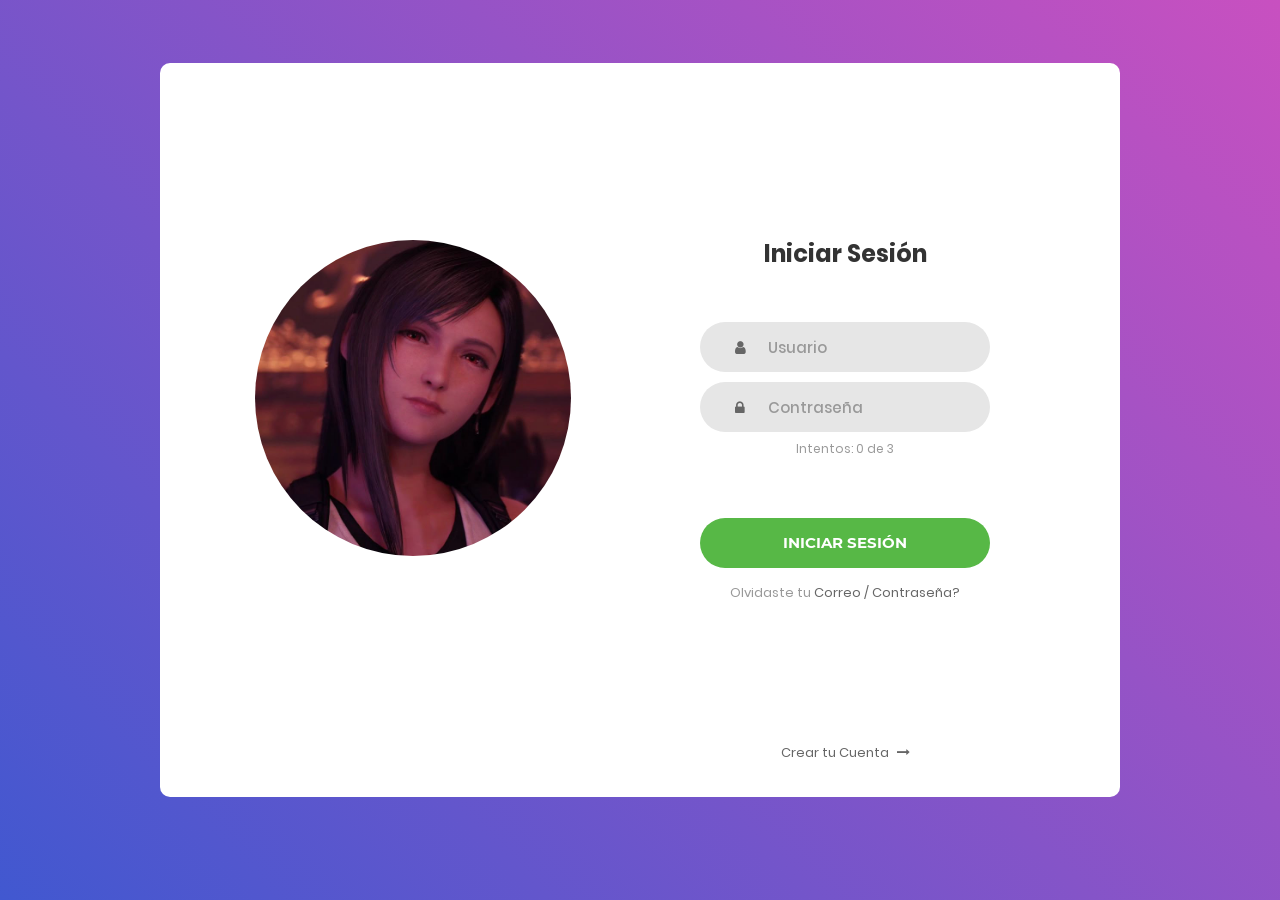
==== admin-reservas.html @ d48f07fc "update" ====
<!DOCTYPE html>
<html lang="es">
<head>
	<title>Administrador - Reservas</title>
	<meta charset="UTF-8">
	<meta name="viewport" content="width=device-width, initial-scale=1">
	<link rel="icon" type="image/png" href="images/icons/favicon.ico"/>
	<link rel="stylesheet" type="text/css" href="vendor/bootstrap/css/bootstrap.min.css">
	<link rel="stylesheet" type="text/css" href="fonts/font-awesome-4.7.0/css/font-awesome.min.css">
	<link rel="stylesheet" type="text/css" href="vendor/animate/animate.css">
	<link rel="stylesheet" type="text/css" href="vendor/css-hamburgers/hamburgers.min.css">
	<link rel="stylesheet" type="text/css" href="vendor/select2/select2.min.css">
	<link rel="stylesheet" type="text/css" href="css/util.css">
	<link rel="stylesheet" type="text/css" href="css/main.css">

</head>
<body>

	<header class="site-header">
		<a class="site-brand" href="inicio.html" aria-label="Ir al inicio">
			<i class="fa fa-diamond" aria-hidden="true"></i>
			<span>Mi gimnasio</span>
		</a>

		<nav class="site-nav" aria-label="Navegación principal">
			<a href="inicio.html">Inicio</a>
			<a href="admin-reservas.html">Reservar</a>
			<a href="MiPerfil.html">Mi perfil</a>
			<a href="calculadora.html">Calculadora</a>
			<a href="lista-Usuarios.html">Usuarios</a>
			<a href="gestion-usuario.html">Gestión</a>
		</nav>

		<div class="site-user">
			<a class="opiniones-link" href="opinion.html">
				<i class="fa fa-commenting-o" aria-hidden="true"></i> Opine aquí
			</a>
			<button type="button" class="site-user-toggle" id="userMenuToggle" aria-expanded="false" aria-controls="userMenu">
				<i class="fa fa-user-circle" aria-hidden="true"></i>
				<span id="nombreUsuario">Cargando...</span>
				<i class="fa fa-chevron-down" aria-hidden="true"></i>
			</button>
			<div class="user-menu" id="userMenu" hidden>
				<a href="index.html" id="logoutLink"><i class="fa fa-sign-out" aria-hidden="true"></i> Cerrar sesión</a>
			</div>
		</div>
	</header>

	<main class="admin-wrapper">

		<!-- Barra superior de extremo a extremo con botones tipo texto (sin fondo/borde) -->
		<div class="admin-nav">
			<button type="button" class="nav-tab" id="tabSolicitudes">Solicitudes</button>
			<button type="button" class="nav-tab active" id="tabReservas">Reservas</button>
		</div>

		<div class="admin-content">

			<!-- ==================== PANEL: SOLICITUDES ==================== -->
			<div class="admin-panel" id="panelSolicitudes">
				<span class="admin-title">Solicitudes de Reserva</span>

				<div class="admin-toolbar">
					<div class="search-wrap">
						<i class="fa fa-search"></i>
						<input type="text" id="buscadorSolicitudes" class="search-input" placeholder="Buscar solicitud...">
					</div>
				</div>

				<div class="table-responsive">
					<table class="table table-bordered table-reservas">
						<thead>
							<tr>
								<th>#</th>
								<th>Cliente</th>
								<th>Clase</th>
								<th>Horario</th>
								<th>Fecha</th>
								<th>Acciones</th>
							</tr>
						</thead>
						<tbody id="tablaSolicitudesBody"></tbody>
					</table>
					<div id="estadoVacioSolicitudes" class="empty-state">
						No hay solicitudes pendientes.
					</div>
				</div>
			</div>

			<!-- ==================== PANEL: RESERVAS ==================== -->
			<div class="admin-panel active" id="panelReservas">
				<span class="admin-title">Reservas de Clases</span>

				<div class="admin-toolbar">
					<div class="search-wrap">
						<i class="fa fa-search"></i>
						<input type="text" id="buscador" class="search-input" placeholder="Buscar por cliente o clase...">
					</div>
					<button type="button" class="btn-admin-primary" id="btnNuevaReserva">
						<i class="fa fa-plus"></i> Nueva reserva
					</button>
				</div>

				<div class="table-responsive">
					<table class="table table-bordered table-reservas">
						<thead>
							<tr>
								<th>#</th>
								<th>Cliente</th>
								<th>Clase</th>
								<th>Horario</th>
								<th>Fecha</th>
								<th>Estado</th>
								<th>Acciones</th>
							</tr>
						</thead>
						<tbody id="tablaReservasBody"></tbody>
					</table>
					<div id="estadoVacio" class="empty-state">
						No hay reservas registradas.
					</div>
				</div>
			</div>

		</div>
	</main>

	<!-- Modal Crear / Editar Reserva -->
	<div class="modal fade" id="modalReserva" tabindex="-1" role="dialog" aria-hidden="true">
		<div class="modal-dialog" role="document">
			<div class="modal-content">
				<form id="formReserva">
					<div class="modal-header">
						<h5 class="modal-title" id="modalReservaTitulo">Nueva reserva</h5>
						<button type="button" class="close" data-dismiss="modal" aria-label="Cerrar">
							<span aria-hidden="true">&times;</span>
						</button>
					</div>
					<div class="modal-body">
						<input type="hidden" name="id">

						<div class="form-group">
							<label>Cliente</label>
							<input type="text" name="cliente" class="form-control" required minlength="3" placeholder="Nombre del cliente">
						</div>

						<div class="form-group">
							<label>Clase</label>
							<select name="clase" class="form-control" required>
								<option value="">Seleccione una clase</option>
								<option value="Zumba">Zumba</option>
								<option value="Spinning">Spinning</option>
								<option value="Yoga">Yoga</option>
								<option value="Funcional">Funcional</option>
								<option value="Pilates">Pilates</option>
							</select>
						</div>

						<div class="form-group">
							<label>Horario</label>
							<input type="time" name="horario" class="form-control" required>
						</div>

						<div class="form-group">
							<label>Fecha</label>
							<input type="date" name="fecha" class="form-control" required readonly>
						</div>

						<div class="form-group">
							<label>Estado</label>
							<select name="estado" class="form-control" required>
								<option value="Confirmada">Confirmada</option>
								<option value="Pendiente">Pendiente</option>
								<option value="Cancelada">Cancelada</option>
							</select>
						</div>
					</div>
					<div class="modal-footer">
						<button type="button" class="btn btn-secondary" data-dismiss="modal">Cancelar</button>
						<button type="submit" class="btn-admin-primary">Guardar</button>
					</div>
				</form>
			</div>
		</div>
	</div>

	<script src="vendor/jquery/jquery-3.2.1.min.js"></script>
	<script src="vendor/bootstrap/js/popper.js"></script>
	<script src="vendor/bootstrap/js/bootstrap.min.js"></script>
	<script src="vendor/select2/select2.min.js"></script>

	<script src="js/site-header.js?v=2"></script>
	<script src="js/admin-reservas.js"></script>
	<script src="js/main.js"></script>
</body>
</html>
---- vendor/css-hamburgers/hamburgers.min.css ----
/*!
 * Hamburgers
 * @description Tasty CSS-animated hamburgers
 * @author Jonathan Suh @jonsuh
 * @site https://jonsuh.com/hamburgers
 * @link https://github.com/jonsuh/hamburgers
 */.hamburger{font:inherit;display:inline-block;overflow:visible;margin:0;padding:15px;cursor:pointer;transition-timing-function:linear;transition-duration:.15s;transition-property:opacity,filter;text-transform:none;color:inherit;border:0;background-color:transparent}.hamburger:hover{opacity:.7}.hamburger-box{position:relative;display:inline-block;width:40px;height:24px}.hamburger-inner{top:50%;display:block;margin-top:-2px}.hamburger-inner,.hamburger-inner:after,.hamburger-inner:before{position:absolute;width:40px;height:4px;transition-timing-function:ease;transition-duration:.15s;transition-property:transform;border-radius:4px;background-color:#000}.hamburger-inner:after,.hamburger-inner:before{display:block;content:''}.hamburger-inner:before{top:-10px}.hamburger-inner:after{bottom:-10px}.hamburger--3dx .hamburger-box{perspective:80px}.hamburger--3dx .hamburger-inner{transition:transform .2s cubic-bezier(.645,.045,.355,1),background-color 0s cubic-bezier(.645,.045,.355,1) .1s}.hamburger--3dx .hamburger-inner:after,.hamburger--3dx .hamburger-inner:before{transition:transform 0s cubic-bezier(.645,.045,.355,1) .1s}.hamburger--3dx.is-active .hamburger-inner{transform:rotateY(180deg);background-color:transparent}.hamburger--3dx.is-active .hamburger-inner:before{transform:translate3d(0,10px,0) rotate(45deg)}.hamburger--3dx.is-active .hamburger-inner:after{transform:translate3d(0,-10px,0) rotate(-45deg)}.hamburger--3dx-r .hamburger-box{perspective:80px}.hamburger--3dx-r .hamburger-inner{transition:transform .2s cubic-bezier(.645,.045,.355,1),background-color 0s cubic-bezier(.645,.045,.355,1) .1s}.hamburger--3dx-r .hamburger-inner:after,.hamburger--3dx-r .hamburger-inner:before{transition:transform 0s cubic-bezier(.645,.045,.355,1) .1s}.hamburger--3dx-r.is-active .hamburger-inner{transform:rotateY(-180deg);background-color:transparent}.hamburger--3dx-r.is-active .hamburger-inner:before{transform:translate3d(0,10px,0) rotate(45deg)}.hamburger--3dx-r.is-active .hamburger-inner:after{transform:translate3d(0,-10px,0) rotate(-45deg)}.hamburger--3dy .hamburger-box{perspective:80px}.hamburger--3dy .hamburger-inner{transition:transform .2s cubic-bezier(.645,.045,.355,1),background-color 0s cubic-bezier(.645,.045,.355,1) .1s}.hamburger--3dy .hamburger-inner:after,.hamburger--3dy .hamburger-inner:before{transition:transform 0s cubic-bezier(.645,.045,.355,1) .1s}.hamburger--3dy.is-active .hamburger-inner{transform:rotateX(-180deg);background-color:transparent}.hamburger--3dy.is-active .hamburger-inner:before{transform:translate3d(0,10px,0) rotate(45deg)}.hamburger--3dy.is-active .hamburger-inner:after{transform:translate3d(0,-10px,0) rotate(-45deg)}.hamburger--3dy-r .hamburger-box{perspective:80px}.hamburger--3dy-r .hamburger-inner{transition:transform .2s cubic-bezier(.645,.045,.355,1),background-color 0s cubic-bezier(.645,.045,.355,1) .1s}.hamburger--3dy-r .hamburger-inner:after,.hamburger--3dy-r .hamburger-inner:before{transition:transform 0s cubic-bezier(.645,.045,.355,1) .1s}.hamburger--3dy-r.is-active .hamburger-inner{transform:rotateX(180deg);background-color:transparent}.hamburger--3dy-r.is-active .hamburger-inner:before{transform:translate3d(0,10px,0) rotate(45deg)}.hamburger--3dy-r.is-active .hamburger-inner:after{transform:translate3d(0,-10px,0) rotate(-45deg)}.hamburger--arrow.is-active .hamburger-inner:before{transform:translate3d(-8px,0,0) rotate(-45deg) scaleX(.7)}.hamburger--arrow.is-active .hamburger-inner:after{transform:translate3d(-8px,0,0) rotate(45deg) scaleX(.7)}.hamburger--arrow-r.is-active .hamburger-inner:before{transform:translate3d(8px,0,0) rotate(45deg) scaleX(.7)}.hamburger--arrow-r.is-active .hamburger-inner:after{transform:translate3d(8px,0,0) rotate(-45deg) scaleX(.7)}.hamburger--arrowalt .hamburger-inner:before{transition:top .1s ease .15s,transform .15s cubic-bezier(.165,.84,.44,1)}.hamburger--arrowalt .hamburger-inner:after{transition:bottom .1s ease .15s,transform .15s cubic-bezier(.165,.84,.44,1)}.hamburger--arrowalt.is-active .hamburger-inner:before{top:0;transition:top .1s ease,transform .15s cubic-bezier(.895,.03,.685,.22) .1s;transform:translate3d(-8px,-10px,0) rotate(-45deg) scaleX(.7)}.hamburger--arrowalt.is-active .hamburger-inner:after{bottom:0;transition:bottom .1s ease,transform .15s cubic-bezier(.895,.03,.685,.22) .1s;transform:translate3d(-8px,10px,0) rotate(45deg) scaleX(.7)}.hamburger--arrowalt-r .hamburger-inner:before{transition:top .1s ease .15s,transform .15s cubic-bezier(.165,.84,.44,1)}.hamburger--arrowalt-r .hamburger-inner:after{transition:bottom .1s ease .15s,transform .15s cubic-bezier(.165,.84,.44,1)}.hamburger--arrowalt-r.is-active .hamburger-inner:before{top:0;transition:top .1s ease,transform .15s cubic-bezier(.895,.03,.685,.22) .1s;transform:translate3d(8px,-10px,0) rotate(45deg) scaleX(.7)}.hamburger--arrowalt-r.is-active .hamburger-inner:after{bottom:0;transition:bottom .1s ease,transform .15s cubic-bezier(.895,.03,.685,.22) .1s;transform:translate3d(8px,10px,0) rotate(-45deg) scaleX(.7)}.hamburger--boring .hamburger-inner,.hamburger--boring .hamburger-inner:after,.hamburger--boring .hamburger-inner:before{transition-property:none}.hamburger--boring.is-active .hamburger-inner{transform:rotate(45deg)}.hamburger--boring.is-active .hamburger-inner:before{top:0;opacity:0}.hamburger--boring.is-active .hamburger-inner:after{bottom:0;transform:rotate(-90deg)}.hamburger--collapse .hamburger-inner{top:auto;bottom:0;transition-delay:.15s;transition-timing-function:cubic-bezier(.55,.055,.675,.19);transition-duration:.15s}.hamburger--collapse .hamburger-inner:after{top:-20px;transition:top .3s cubic-bezier(.33333,.66667,.66667,1) .3s,opacity .1s linear}.hamburger--collapse .hamburger-inner:before{transition:top .12s cubic-bezier(.33333,.66667,.66667,1) .3s,transform .15s cubic-bezier(.55,.055,.675,.19)}.hamburger--collapse.is-active .hamburger-inner{transition-delay:.32s;transition-timing-function:cubic-bezier(.215,.61,.355,1);transform:translate3d(0,-10px,0) rotate(-45deg)}.hamburger--collapse.is-active .hamburger-inner:after{top:0;transition:top .3s cubic-bezier(.33333,0,.66667,.33333),opacity .1s linear .27s;opacity:0}.hamburger--collapse.is-active .hamburger-inner:before{top:0;transition:top .12s cubic-bezier(.33333,0,.66667,.33333) .18s,transform .15s cubic-bezier(.215,.61,.355,1) .42s;transform:rotate(-90deg)}.hamburger--collapse-r .hamburger-inner{top:auto;bottom:0;transition-delay:.15s;transition-timing-function:cubic-bezier(.55,.055,.675,.19);transition-duration:.15s}.hamburger--collapse-r .hamburger-inner:after{top:-20px;transition:top .3s cubic-bezier(.33333,.66667,.66667,1) .3s,opacity .1s linear}.hamburger--collapse-r .hamburger-inner:before{transition:top .12s cubic-bezier(.33333,.66667,.66667,1) .3s,transform .15s cubic-bezier(.55,.055,.675,.19)}.hamburger--collapse-r.is-active .hamburger-inner{transition-delay:.32s;transition-timing-function:cubic-bezier(.215,.61,.355,1);transform:translate3d(0,-10px,0) rotate(45deg)}.hamburger--collapse-r.is-active .hamburger-inner:after{top:0;transition:top .3s cubic-bezier(.33333,0,.66667,.33333),opacity .1s linear .27s;opacity:0}.hamburger--collapse-r.is-active .hamburger-inner:before{top:0;transition:top .12s cubic-bezier(.33333,0,.66667,.33333) .18s,transform .15s cubic-bezier(.215,.61,.355,1) .42s;transform:rotate(90deg)}.hamburger--elastic .hamburger-inner{top:2px;transition-timing-function:cubic-bezier(.68,-.55,.265,1.55);transition-duration:.4s}.hamburger--elastic .hamburger-inner:before{top:10px;transition:opacity .15s ease .4s}.hamburger--elastic .hamburger-inner:after{top:20px;transition:transform .4s cubic-bezier(.68,-.55,.265,1.55)}.hamburger--elastic.is-active .hamburger-inner{transition-delay:.1s;transform:translate3d(0,10px,0) rotate(135deg)}.hamburger--elastic.is-active .hamburger-inner:before{transition-delay:0s;opacity:0}.hamburger--elastic.is-active .hamburger-inner:after{transition-delay:.1s;transform:translate3d(0,-20px,0) rotate(-270deg)}.hamburger--elastic-r .hamburger-inner{top:2px;transition-timing-function:cubic-bezier(.68,-.55,.265,1.55);transition-duration:.4s}.hamburger--elastic-r .hamburger-inner:before{top:10px;transition:opacity .15s ease .4s}.hamburger--elastic-r .hamburger-inner:after{top:20px;transition:transform .4s cubic-bezier(.68,-.55,.265,1.55)}.hamburger--elastic-r.is-active .hamburger-inner{transition-delay:.1s;transform:translate3d(0,10px,0) rotate(-135deg)}.hamburger--elastic-r.is-active .hamburger-inner:before{transition-delay:0s;opacity:0}.hamburger--elastic-r.is-active .hamburger-inner:after{transition-delay:.1s;transform:translate3d(0,-20px,0) rotate(270deg)}.hamburger--emphatic{overflow:hidden}.hamburger--emphatic .hamburger-inner{transition:background-color .2s ease-in .25s}.hamburger--emphatic .hamburger-inner:before{left:0;transition:transform .2s cubic-bezier(.6,.04,.98,.335),top .05s linear .2s,left .2s ease-in .25s}.hamburger--emphatic .hamburger-inner:after{top:10px;right:0;transition:transform .2s cubic-bezier(.6,.04,.98,.335),top .05s linear .2s,right .2s ease-in .25s}.hamburger--emphatic.is-active .hamburger-inner{transition-delay:0s;transition-timing-function:ease-out;background-color:transparent}.hamburger--emphatic.is-active .hamburger-inner:before{top:-80px;left:-80px;transition:left .2s ease-out,top .05s linear .2s,transform .2s cubic-bezier(.075,.82,.165,1) .25s;transform:translate3d(80px,80px,0) rotate(45deg)}.hamburger--emphatic.is-active .hamburger-inner:after{top:-80px;right:-80px;transition:right .2s ease-out,top .05s linear .2s,transform .2s cubic-bezier(.075,.82,.165,1) .25s;transform:translate3d(-80px,80px,0) rotate(-45deg)}.hamburger--emphatic-r{overflow:hidden}.hamburger--emphatic-r .hamburger-inner{transition:background-color .2s ease-in .25s}.hamburger--emphatic-r .hamburger-inner:before{left:0;transition:transform .2s cubic-bezier(.6,.04,.98,.335),top .05s linear .2s,left .2s ease-in .25s}.hamburger--emphatic-r .hamburger-inner:after{top:10px;right:0;transition:transform .2s cubic-bezier(.6,.04,.98,.335),top .05s linear .2s,right .2s ease-in .25s}.hamburger--emphatic-r.is-active .hamburger-inner{transition-delay:0s;transition-timing-function:ease-out;background-color:transparent}.hamburger--emphatic-r.is-active .hamburger-inner:before{top:80px;left:-80px;transition:left .2s ease-out,top .05s linear .2s,transform .2s cubic-bezier(.075,.82,.165,1) .25s;transform:translate3d(80px,-80px,0) rotate(-45deg)}.hamburger--emphatic-r.is-active .hamburger-inner:after{top:80px;right:-80px;transition:right .2s ease-out,top .05s linear .2s,transform .2s cubic-bezier(.075,.82,.165,1) .25s;transform:translate3d(-80px,-80px,0) rotate(45deg)}.hamburger--slider .hamburger-inner{top:2px}.hamburger--slider .hamburger-inner:before{top:10px;transition-timing-function:ease;transition-duration:.2s;transition-property:transform,opacity}.hamburger--slider .hamburger-inner:after{top:20px}.hamburger--slider.is-active .hamburger-inner{transform:translate3d(0,10px,0) rotate(45deg)}.hamburger--slider.is-active .hamburger-inner:before{transform:rotate(-45deg) translate3d(-5.71429px,-6px,0);opacity:0}.hamburger--slider.is-active .hamburger-inner:after{transform:translate3d(0,-20px,0) rotate(-90deg)}.hamburger--slider-r .hamburger-inner{top:2px}.hamburger--slider-r .hamburger-inner:before{top:10px;transition-timing-function:ease;transition-duration:.2s;transition-property:transform,opacity}.hamburger--slider-r .hamburger-inner:after{top:20px}.hamburger--slider-r.is-active .hamburger-inner{transform:translate3d(0,10px,0) rotate(-45deg)}.hamburger--slider-r.is-active .hamburger-inner:before{transform:rotate(45deg) translate3d(5.71429px,-6px,0);opacity:0}.hamburger--slider-r.is-active .hamburger-inner:after{transform:translate3d(0,-20px,0) rotate(90deg)}.hamburger--spring .hamburger-inner{top:2px;transition:background-color 0s linear .15s}.hamburger--spring .hamburger-inner:before{top:10px;transition:top .12s cubic-bezier(.33333,.66667,.66667,1) .3s,transform .15s cubic-bezier(.55,.055,.675,.19)}.hamburger--spring .hamburger-inner:after{top:20px;transition:top .3s cubic-bezier(.33333,.66667,.66667,1) .3s,transform .15s cubic-bezier(.55,.055,.675,.19)}.hamburger--spring.is-active .hamburger-inner{transition-delay:.32s;background-color:transparent}.hamburger--spring.is-active .hamburger-inner:before{top:0;transition:top .12s cubic-bezier(.33333,0,.66667,.33333) .18s,transform .15s cubic-bezier(.215,.61,.355,1) .32s;transform:translate3d(0,10px,0) rotate(45deg)}.hamburger--spring.is-active .hamburger-inner:after{top:0;transition:top .3s cubic-bezier(.33333,0,.66667,.33333),transform .15s cubic-bezier(.215,.61,.355,1) .32s;transform:translate3d(0,10px,0) rotate(-45deg)}.hamburger--spring-r .hamburger-inner{top:auto;bottom:0;transition-delay:0s;transition-timing-function:cubic-bezier(.55,.055,.675,.19);transition-duration:.15s}.hamburger--spring-r .hamburger-inner:after{top:-20px;transition:top .3s cubic-bezier(.33333,.66667,.66667,1) .3s,opacity 0s linear}.hamburger--spring-r .hamburger-inner:before{transition:top .12s cubic-bezier(.33333,.66667,.66667,1) .3s,transform .15s cubic-bezier(.55,.055,.675,.19)}.hamburger--spring-r.is-active .hamburger-inner{transition-delay:.32s;transition-timing-function:cubic-bezier(.215,.61,.355,1);transform:translate3d(0,-10px,0) rotate(-45deg)}.hamburger--spring-r.is-active .hamburger-inner:after{top:0;transition:top .3s cubic-bezier(.33333,0,.66667,.33333),opacity 0s linear .32s;opacity:0}.hamburger--spring-r.is-active .hamburger-inner:before{top:0;transition:top .12s cubic-bezier(.33333,0,.66667,.33333) .18s,transform .15s cubic-bezier(.215,.61,.355,1) .32s;transform:rotate(90deg)}.hamburger--stand .hamburger-inner{transition:transform .1s cubic-bezier(.55,.055,.675,.19) .22s,background-color 0s linear .1s}.hamburger--stand .hamburger-inner:before{transition:top .1s ease-in .1s,transform .1s cubic-bezier(.55,.055,.675,.19) 0s}.hamburger--stand .hamburger-inner:after{transition:bottom .1s ease-in .1s,transform .1s cubic-bezier(.55,.055,.675,.19) 0s}.hamburger--stand.is-active .hamburger-inner{transition:transform .1s cubic-bezier(.215,.61,.355,1) 0s,background-color 0s linear .22s;transform:rotate(90deg);background-color:transparent}.hamburger--stand.is-active .hamburger-inner:before{top:0;transition:top .1s ease-out .12s,transform .1s cubic-bezier(.215,.61,.355,1) .22s;transform:rotate(-45deg)}.hamburger--stand.is-active .hamburger-inner:after{bottom:0;transition:bottom .1s ease-out .12s,transform .1s cubic-bezier(.215,.61,.355,1) .22s;transform:rotate(45deg)}.hamburger--stand-r .hamburger-inner{transition:transform .1s cubic-bezier(.55,.055,.675,.19) .22s,background-color 0s linear .1s}.hamburger--stand-r .hamburger-inner:before{transition:top .1s ease-in .1s,transform .1s cubic-bezier(.55,.055,.675,.19) 0s}.hamburger--stand-r .hamburger-inner:after{transition:bottom .1s ease-in .1s,transform .1s cubic-bezier(.55,.055,.675,.19) 0s}.hamburger--stand-r.is-active .hamburger-inner{transition:transform .1s cubic-bezier(.215,.61,.355,1) 0s,background-color 0s linear .22s;transform:rotate(-90deg);background-color:transparent}.hamburger--stand-r.is-active .hamburger-inner:before{top:0;transition:top .1s ease-out .12s,transform .1s cubic-bezier(.215,.61,.355,1) .22s;transform:rotate(-45deg)}.hamburger--stand-r.is-active .hamburger-inner:after{bottom:0;transition:bottom .1s ease-out .12s,transform .1s cubic-bezier(.215,.61,.355,1) .22s;transform:rotate(45deg)}.hamburger--spin .hamburger-inner{transition-timing-function:cubic-bezier(.55,.055,.675,.19);transition-duration:.3s}.hamburger--spin .hamburger-inner:before{transition:top .1s ease-in .34s,opacity .1s ease-in}.hamburger--spin .hamburger-inner:after{transition:bottom .1s ease-in .34s,transform .3s cubic-bezier(.55,.055,.675,.19)}.hamburger--spin.is-active .hamburger-inner{transition-delay:.14s;transition-timing-function:cubic-bezier(.215,.61,.355,1);transform:rotate(225deg)}.hamburger--spin.is-active .hamburger-inner:before{top:0;transition:top .1s ease-out,opacity .1s ease-out .14s;opacity:0}.hamburger--spin.is-active .hamburger-inner:after{bottom:0;transition:bottom .1s ease-out,transform .3s cubic-bezier(.215,.61,.355,1) .14s;transform:rotate(-90deg)}.hamburger--spin-r .hamburger-inner{transition-timing-function:cubic-bezier(.55,.055,.675,.19);transition-duration:.3s}.hamburger--spin-r .hamburger-inner:before{transition:top .1s ease-in .34s,opacity .1s ease-in}.hamburger--spin-r .hamburger-inner:after{transition:bottom .1s ease-in .34s,transform .3s cubic-bezier(.55,.055,.675,.19)}.hamburger--spin-r.is-active .hamburger-inner{transition-delay:.14s;transition-timing-function:cubic-bezier(.215,.61,.355,1);transform:rotate(-225deg)}.hamburger--spin-r.is-active .hamburger-inner:before{top:0;transition:top .1s ease-out,opacity .1s ease-out .14s;opacity:0}.hamburger--spin-r.is-active .hamburger-inner:after{bottom:0;transition:bottom .1s ease-out,transform .3s cubic-bezier(.215,.61,.355,1) .14s;transform:rotate(90deg)}.hamburger--squeeze .hamburger-inner{transition-timing-function:cubic-bezier(.55,.055,.675,.19);transition-duration:.1s}.hamburger--squeeze .hamburger-inner:before{transition:top .1s ease .14s,opacity .1s ease}.hamburger--squeeze .hamburger-inner:after{transition:bottom .1s ease .14s,transform .1s cubic-bezier(.55,.055,.675,.19)}.hamburger--squeeze.is-active .hamburger-inner{transition-delay:.14s;transition-timing-function:cubic-bezier(.215,.61,.355,1);transform:rotate(45deg)}.hamburger--squeeze.is-active .hamburger-inner:before{top:0;transition:top .1s ease,opacity .1s ease .14s;opacity:0}.hamburger--squeeze.is-active .hamburger-inner:after{bottom:0;transition:bottom .1s ease,transform .1s cubic-bezier(.215,.61,.355,1) .14s;transform:rotate(-90deg)}.hamburger--vortex .hamburger-inner{transition-timing-function:cubic-bezier(.19,1,.22,1);transition-duration:.3s}.hamburger--vortex .hamburger-inner:after,.hamburger--vortex .hamburger-inner:before{transition-delay:.1s;transition-timing-function:linear;transition-duration:0s}.hamburger--vortex .hamburger-inner:before{transition-property:top,opacity}.hamburger--vortex .hamburger-inner:after{transition-property:bottom,transform}.hamburger--vortex.is-active .hamburger-inner{transition-timing-function:cubic-bezier(.19,1,.22,1);transform:rotate(765deg)}.hamburger--vortex.is-active .hamburger-inner:after,.hamburger--vortex.is-active .hamburger-inner:before{transition-delay:0s}.hamburger--vortex.is-active .hamburger-inner:before{top:0;opacity:0}.hamburger--vortex.is-active .hamburger-inner:after{bottom:0;transform:rotate(90deg)}.hamburger--vortex-r .hamburger-inner{transition-timing-function:cubic-bezier(.19,1,.22,1);transition-duration:.3s}.hamburger--vortex-r .hamburger-inner:after,.hamburger--vortex-r .hamburger-inner:before{transition-delay:.1s;transition-timing-function:linear;transition-duration:0s}.hamburger--vortex-r .hamburger-inner:before{transition-property:top,opacity}.hamburger--vortex-r .hamburger-inner:after{transition-property:bottom,transform}.hamburger--vortex-r.is-active .hamburger-inner{transition-timing-function:cubic-bezier(.19,1,.22,1);transform:rotate(-765deg)}.hamburger--vortex-r.is-active .hamburger-inner:after,.hamburger--vortex-r.is-active .hamburger-inner:before{transition-delay:0s}.hamburger--vortex-r.is-active .hamburger-inner:before{top:0;opacity:0}.hamburger--vortex-r.is-active .hamburger-inner:after{bottom:0;transform:rotate(-90deg)}
---- css/util.css ----
/*[ FONT SIZE ]
///////////////////////////////////////////////////////////
*/
.fs-1 {font-size: 1px;}
.fs-2 {font-size: 2px;}
.fs-3 {font-size: 3px;}
.fs-4 {font-size: 4px;}
.fs-5 {font-size: 5px;}
.fs-6 {font-size: 6px;}
.fs-7 {font-size: 7px;}
.fs-8 {font-size: 8px;}
.fs-9 {font-size: 9px;}
.fs-10 {font-size: 10px;}
.fs-11 {font-size: 11px;}
.fs-12 {font-size: 12px;}
.fs-13 {font-size: 13px;}
.fs-14 {font-size: 14px;}
.fs-15 {font-size: 15px;}
.fs-16 {font-size: 16px;}
.fs-17 {font-size: 17px;}
.fs-18 {font-size: 18px;}
.fs-19 {font-size: 19px;}
.fs-20 {font-size: 20px;}
.fs-21 {font-size: 21px;}
.fs-22 {font-size: 22px;}
.fs-23 {font-size: 23px;}
.fs-24 {font-size: 24px;}
.fs-25 {font-size: 25px;}
.fs-26 {font-size: 26px;}
.fs-27 {font-size: 27px;}
.fs-28 {font-size: 28px;}
.fs-29 {font-size: 29px;}
.fs-30 {font-size: 30px;}
.fs-31 {font-size: 31px;}
.fs-32 {font-size: 32px;}
.fs-33 {font-size: 33px;}
.fs-34 {font-size: 34px;}
.fs-35 {font-size: 35px;}
.fs-36 {font-size: 36px;}
.fs-37 {font-size: 37px;}
.fs-38 {font-size: 38px;}
.fs-39 {font-size: 39px;}
.fs-40 {font-size: 40px;}
.fs-41 {font-size: 41px;}
.fs-42 {font-size: 42px;}
.fs-43 {font-size: 43px;}
.fs-44 {font-size: 44px;}
.fs-45 {font-size: 45px;}
.fs-46 {font-size: 46px;}
.fs-47 {font-size: 47px;}
.fs-48 {font-size: 48px;}
.fs-49 {font-size: 49px;}
.fs-50 {font-size: 50px;}
.fs-51 {font-size: 51px;}
.fs-52 {font-size: 52px;}
.fs-53 {font-size: 53px;}
.fs-54 {font-size: 54px;}
.fs-55 {font-size: 55px;}
.fs-56 {font-size: 56px;}
.fs-57 {font-size: 57px;}
.fs-58 {font-size: 58px;}
.fs-59 {font-size: 59px;}
.fs-60 {font-size: 60px;}
.fs-61 {font-size: 61px;}
.fs-62 {font-size: 62px;}
.fs-63 {font-size: 63px;}
.fs-64 {font-size: 64px;}
.fs-65 {font-size: 65px;}
.fs-66 {font-size: 66px;}
.fs-67 {font-size: 67px;}
.fs-68 {font-size: 68px;}
.fs-69 {font-size: 69px;}
.fs-70 {font-size: 70px;}
.fs-71 {font-size: 71px;}
.fs-72 {font-size: 72px;}
.fs-73 {font-size: 73px;}
.fs-74 {font-size: 74px;}
.fs-75 {font-size: 75px;}
.fs-76 {font-size: 76px;}
.fs-77 {font-size: 77px;}
.fs-78 {font-size: 78px;}
.fs-79 {font-size: 79px;}
.fs-80 {font-size: 80px;}
.fs-81 {font-size: 81px;}
.fs-82 {font-size: 82px;}
.fs-83 {font-size: 83px;}
.fs-84 {font-size: 84px;}
.fs-85 {font-size: 85px;}
.fs-86 {font-size: 86px;}
.fs-87 {font-size: 87px;}
.fs-88 {font-size: 88px;}
.fs-89 {font-size: 89px;}
.fs-90 {font-size: 90px;}
.fs-91 {font-size: 91px;}
.fs-92 {font-size: 92px;}
.fs-93 {font-size: 93px;}
.fs-94 {font-size: 94px;}
.fs-95 {font-size: 95px;}
.fs-96 {font-size: 96px;}
.fs-97 {font-size: 97px;}
.fs-98 {font-size: 98px;}
.fs-99 {font-size: 99px;}
.fs-100 {font-size: 100px;}
.fs-101 {font-size: 101px;}
.fs-102 {font-size: 102px;}
.fs-103 {font-size: 103px;}
.fs-104 {font-size: 104px;}
.fs-105 {font-size: 105px;}
.fs-106 {font-size: 106px;}
.fs-107 {font-size: 107px;}
.fs-108 {font-size: 108px;}
.fs-109 {font-size: 109px;}
.fs-110 {font-size: 110px;}
.fs-111 {font-size: 111px;}
.fs-112 {font-size: 112px;}
.fs-113 {font-size: 113px;}
.fs-114 {font-size: 114px;}
.fs-115 {font-size: 115px;}
.fs-116 {font-size: 116px;}
.fs-117 {font-size: 117px;}
.fs-118 {font-size: 118px;}
.fs-119 {font-size: 119px;}
.fs-120 {font-size: 120px;}
.fs-121 {font-size: 121px;}
.fs-122 {font-size: 122px;}
.fs-123 {font-size: 123px;}
.fs-124 {font-size: 124px;}
.fs-125 {font-size: 125px;}
.fs-126 {font-size: 126px;}
.fs-127 {font-size: 127px;}
.fs-128 {font-size: 128px;}
.fs-129 {font-size: 129px;}
.fs-130 {font-size: 130px;}
.fs-131 {font-size: 131px;}
.fs-132 {font-size: 132px;}
.fs-133 {font-size: 133px;}
.fs-134 {font-size: 134px;}
.fs-135 {font-size: 135px;}
.fs-136 {font-size: 136px;}
.fs-137 {font-size: 137px;}
.fs-138 {font-size: 138px;}
.fs-139 {font-size: 139px;}
.fs-140 {font-size: 140px;}
.fs-141 {font-size: 141px;}
.fs-142 {font-size: 142px;}
.fs-143 {font-size: 143px;}
.fs-144 {font-size: 144px;}
.fs-145 {font-size: 145px;}
.fs-146 {font-size: 146px;}
.fs-147 {font-size: 147px;}
.fs-148 {font-size: 148px;}
.fs-149 {font-size: 149px;}
.fs-150 {font-size: 150px;}
.fs-151 {font-size: 151px;}
.fs-152 {font-size: 152px;}
.fs-153 {font-size: 153px;}
.fs-154 {font-size: 154px;}
.fs-155 {font-size: 155px;}
.fs-156 {font-size: 156px;}
.fs-157 {font-size: 157px;}
.fs-158 {font-size: 158px;}
.fs-159 {font-size: 159px;}
.fs-160 {font-size: 160px;}
.fs-161 {font-size: 161px;}
.fs-162 {font-size: 162px;}
.fs-163 {font-size: 163px;}
.fs-164 {font-size: 164px;}
.fs-165 {font-size: 165px;}
.fs-166 {font-size: 166px;}
.fs-167 {font-size: 167px;}
.fs-168 {font-size: 168px;}
.fs-169 {font-size: 169px;}
.fs-170 {font-size: 170px;}
.fs-171 {font-size: 171px;}
.fs-172 {font-size: 172px;}
.fs-173 {font-size: 173px;}
.fs-174 {font-size: 174px;}
.fs-175 {font-size: 175px;}
.fs-176 {font-size: 176px;}
.fs-177 {font-size: 177px;}
.fs-178 {font-size: 178px;}
.fs-179 {font-size: 179px;}
.fs-180 {font-size: 180px;}
.fs-181 {font-size: 181px;}
.fs-182 {font-size: 182px;}
.fs-183 {font-size: 183px;}
.fs-184 {font-size: 184px;}
.fs-185 {font-size: 185px;}
.fs-186 {font-size: 186px;}
.fs-187 {font-size: 187px;}
.fs-188 {font-size: 188px;}
.fs-189 {font-size: 189px;}
.fs-190 {font-size: 190px;}
.fs-191 {font-size: 191px;}
.fs-192 {font-size: 192px;}
.fs-193 {font-size: 193px;}
.fs-194 {font-size: 194px;}
.fs-195 {font-size: 195px;}
.fs-196 {font-size: 196px;}
.fs-197 {font-size: 197px;}
.fs-198 {font-size: 198px;}
.fs-199 {font-size: 199px;}
.fs-200 {font-size: 200px;}

/*[ PADDING ]
///////////////////////////////////////////////////////////
*/
.p-t-0 {padding-top: 0px;}
.p-t-1 {padding-top: 1px;}
.p-t-2 {padding-top: 2px;}
.p-t-3 {padding-top: 3px;}
.p-t-4 {padding-top: 4px;}
.p-t-5 {padding-top: 5px;}
.p-t-6 {padding-top: 6px;}
.p-t-7 {padding-top: 7px;}
.p-t-8 {padding-top: 8px;}
.p-t-9 {padding-top: 9px;}
.p-t-10 {padding-top: 10px;}
.p-t-11 {padding-top: 11px;}
.p-t-12 {padding-top: 12px;}
.p-t-13 {padding-top: 13px;}
.p-t-14 {padding-top: 14px;}
.p-t-15 {padding-top: 15px;}
.p-t-16 {padding-top: 16px;}
.p-t-17 {padding-top: 17px;}
.p-t-18 {padding-top: 18px;}
.p-t-19 {padding-top: 19px;}
.p-t-20 {padding-top: 20px;}
.p-t-21 {padding-top: 21px;}
.p-t-22 {padding-top: 22px;}
.p-t-23 {padding-top: 23px;}
.p-t-24 {padding-top: 24px;}
.p-t-25 {padding-top: 25px;}
.p-t-26 {padding-top: 26px;}
.p-t-27 {padding-top: 27px;}
.p-t-28 {padding-top: 28px;}
.p-t-29 {padding-top: 29px;}
.p-t-30 {padding-top: 30px;}
.p-t-31 {padding-top: 31px;}
.p-t-32 {padding-top: 32px;}
.p-t-33 {padding-top: 33px;}
.p-t-34 {padding-top: 34px;}
.p-t-35 {padding-top: 35px;}
.p-t-36 {padding-top: 36px;}
.p-t-37 {padding-top: 37px;}
.p-t-38 {padding-top: 38px;}
.p-t-39 {padding-top: 39px;}
.p-t-40 {padding-top: 40px;}
.p-t-41 {padding-top: 41px;}
.p-t-42 {padding-top: 42px;}
.p-t-43 {padding-top: 43px;}
.p-t-44 {padding-top: 44px;}
.p-t-45 {padding-top: 45px;}
.p-t-46 {padding-top: 46px;}
.p-t-47 {padding-top: 47px;}
.p-t-48 {padding-top: 48px;}
.p-t-49 {padding-top: 49px;}
.p-t-50 {padding-top: 50px;}
.p-t-51 {padding-top: 51px;}
.p-t-52 {padding-top: 52px;}
.p-t-53 {padding-top: 53px;}
.p-t-54 {padding-top: 54px;}
.p-t-55 {padding-top: 55px;}
.p-t-56 {padding-top: 56px;}
.p-t-57 {padding-top: 57px;}
.p-t-58 {padding-top: 58px;}
.p-t-59 {padding-top: 59px;}
.p-t-60 {padding-top: 60px;}
.p-t-61 {padding-top: 61px;}
.p-t-62 {padding-top: 62px;}
.p-t-63 {padding-top: 63px;}
.p-t-64 {padding-top: 64px;}
.p-t-65 {padding-top: 65px;}
.p-t-66 {padding-top: 66px;}
.p-t-67 {padding-top: 67px;}
.p-t-68 {padding-top: 68px;}
.p-t-69 {padding-top: 69px;}
.p-t-70 {padding-top: 70px;}
.p-t-71 {padding-top: 71px;}
.p-t-72 {padding-top: 72px;}
.p-t-73 {padding-top: 73px;}
.p-t-74 {padding-top: 74px;}
.p-t-75 {padding-top: 75px;}
.p-t-76 {padding-top: 76px;}
.p-t-77 {padding-top: 77px;}
.p-t-78 {padding-top: 78px;}
.p-t-79 {padding-top: 79px;}
.p-t-80 {padding-top: 80px;}
.p-t-81 {padding-top: 81px;}
.p-t-82 {padding-top: 82px;}
.p-t-83 {padding-top: 83px;}
.p-t-84 {padding-top: 84px;}
.p-t-85 {padding-top: 85px;}
.p-t-86 {padding-top: 86px;}
.p-t-87 {padding-top: 87px;}
.p-t-88 {padding-top: 88px;}
.p-t-89 {padding-top: 89px;}
.p-t-90 {padding-top: 90px;}
.p-t-91 {padding-top: 91px;}
.p-t-92 {padding-top: 92px;}
.p-t-93 {padding-top: 93px;}
.p-t-94 {padding-top: 94px;}
.p-t-95 {padding-top: 95px;}
.p-t-96 {padding-top: 96px;}
.p-t-97 {padding-top: 97px;}
.p-t-98 {padding-top: 98px;}
.p-t-99 {padding-top: 99px;}
.p-t-100 {padding-top: 100px;}
.p-t-101 {padding-top: 101px;}
.p-t-102 {padding-top: 102px;}
.p-t-103 {padding-top: 103px;}
.p-t-104 {padding-top: 104px;}
.p-t-105 {padding-top: 105px;}
.p-t-106 {padding-top: 106px;}
.p-t-107 {padding-top: 107px;}
.p-t-108 {padding-top: 108px;}
.p-t-109 {padding-top: 109px;}
.p-t-110 {padding-top: 110px;}
.p-t-111 {padding-top: 111px;}
.p-t-112 {padding-top: 112px;}
.p-t-113 {padding-top: 113px;}
.p-t-114 {padding-top: 114px;}
.p-t-115 {padding-top: 115px;}
.p-t-116 {padding-top: 116px;}
.p-t-117 {padding-top: 117px;}
.p-t-118 {padding-top: 118px;}
.p-t-119 {padding-top: 119px;}
.p-t-120 {padding-top: 120px;}
.p-t-121 {padding-top: 121px;}
.p-t-122 {padding-top: 122px;}
.p-t-123 {padding-top: 123px;}
.p-t-124 {padding-top: 124px;}
.p-t-125 {padding-top: 125px;}
.p-t-126 {padding-top: 126px;}
.p-t-127 {padding-top: 127px;}
.p-t-128 {padding-top: 128px;}
.p-t-129 {padding-top: 129px;}
.p-t-130 {padding-top: 130px;}
.p-t-131 {padding-top: 131px;}
.p-t-132 {padding-top: 132px;}
.p-t-133 {padding-top: 133px;}
.p-t-134 {padding-top: 134px;}
.p-t-135 {padding-top: 135px;}
.p-t-136 {padding-top: 136px;}
.p-t-137 {padding-top: 137px;}
.p-t-138 {padding-top: 138px;}
.p-t-139 {padding-top: 139px;}
.p-t-140 {padding-top: 140px;}
.p-t-141 {padding-top: 141px;}
.p-t-142 {padding-top: 142px;}
.p-t-143 {padding-top: 143px;}
.p-t-144 {padding-top: 144px;}
.p-t-145 {padding-top: 145px;}
.p-t-146 {padding-top: 146px;}
.p-t-147 {padding-top: 147px;}
.p-t-148 {padding-top: 148px;}
.p-t-149 {padding-top: 149px;}
.p-t-150 {padding-top: 150px;}
.p-t-151 {padding-top: 151px;}
.p-t-152 {padding-top: 152px;}
.p-t-153 {padding-top: 153px;}
.p-t-154 {padding-top: 154px;}
.p-t-155 {padding-top: 155px;}
.p-t-156 {padding-top: 156px;}
.p-t-157 {padding-top: 157px;}
.p-t-158 {padding-top: 158px;}
.p-t-159 {padding-top: 159px;}
.p-t-160 {padding-top: 160px;}
.p-t-161 {padding-top: 161px;}
.p-t-162 {padding-top: 162px;}
.p-t-163 {padding-top: 163px;}
.p-t-164 {padding-top: 164px;}
.p-t-165 {padding-top: 165px;}
.p-t-166 {padding-top: 166px;}
.p-t-167 {padding-top: 167px;}
.p-t-168 {padding-top: 168px;}
.p-t-169 {padding-top: 169px;}
.p-t-170 {padding-top: 170px;}
.p-t-171 {padding-top: 171px;}
.p-t-172 {padding-top: 172px;}
.p-t-173 {padding-top: 173px;}
.p-t-174 {padding-top: 174px;}
.p-t-175 {padding-top: 175px;}
.p-t-176 {padding-top: 176px;}
.p-t-177 {padding-top: 177px;}
.p-t-178 {padding-top: 178px;}
.p-t-179 {padding-top: 179px;}
.p-t-180 {padding-top: 180px;}
.p-t-181 {padding-top: 181px;}
.p-t-182 {padding-top: 182px;}
.p-t-183 {padding-top: 183px;}
.p-t-184 {padding-top: 184px;}
.p-t-185 {padding-top: 185px;}
.p-t-186 {padding-top: 186px;}
.p-t-187 {padding-top: 187px;}
.p-t-188 {padding-top: 188px;}
.p-t-189 {padding-top: 189px;}
.p-t-190 {padding-top: 190px;}
.p-t-191 {padding-top: 191px;}
.p-t-192 {padding-top: 192px;}
.p-t-193 {padding-top: 193px;}
.p-t-194 {padding-top: 194px;}
.p-t-195 {padding-top: 195px;}
.p-t-196 {padding-top: 196px;}
.p-t-197 {padding-top: 197px;}
.p-t-198 {padding-top: 198px;}
.p-t-199 {padding-top: 199px;}
.p-t-200 {padding-top: 200px;}
.p-t-201 {padding-top: 201px;}
.p-t-202 {padding-top: 202px;}
.p-t-203 {padding-top: 203px;}
.p-t-204 {padding-top: 204px;}
.p-t-205 {padding-top: 205px;}
.p-t-206 {padding-top: 206px;}
.p-t-207 {padding-top: 207px;}
.p-t-208 {padding-top: 208px;}
.p-t-209 {padding-top: 209px;}
.p-t-210 {padding-top: 210px;}
.p-t-211 {padding-top: 211px;}
.p-t-212 {padding-top: 212px;}
.p-t-213 {padding-top: 213px;}
.p-t-214 {padding-top: 214px;}
.p-t-215 {padding-top: 215px;}
.p-t-216 {padding-top: 216px;}
.p-t-217 {padding-top: 217px;}
.p-t-218 {padding-top: 218px;}
.p-t-219 {padding-top: 219px;}
.p-t-220 {padding-top: 220px;}
.p-t-221 {padding-top: 221px;}
.p-t-222 {padding-top: 222px;}
.p-t-223 {padding-top: 223px;}
.p-t-224 {padding-top: 224px;}
.p-t-225 {padding-top: 225px;}
.p-t-226 {padding-top: 226px;}
.p-t-227 {padding-top: 227px;}
.p-t-228 {padding-top: 228px;}
.p-t-229 {padding-top: 229px;}
.p-t-230 {padding-top: 230px;}
.p-t-231 {padding-top: 231px;}
.p-t-232 {padding-top: 232px;}
.p-t-233 {padding-top: 233px;}
.p-t-234 {padding-top: 234px;}
.p-t-235 {padding-top: 235px;}
.p-t-236 {padding-top: 236px;}
.p-t-237 {padding-top: 237px;}
.p-t-238 {padding-top: 238px;}
.p-t-239 {padding-top: 239px;}
.p-t-240 {padding-top: 240px;}
.p-t-241 {padding-top: 241px;}
.p-t-242 {padding-top: 242px;}
.p-t-243 {padding-top: 243px;}
.p-t-244 {padding-top: 244px;}
.p-t-245 {padding-top: 245px;}
.p-t-246 {padding-top: 246px;}
.p-t-247 {padding-top: 247px;}
.p-t-248 {padding-top: 248px;}
.p-t-249 {padding-top: 249px;}
.p-t-250 {padding-top: 250px;}
.p-b-0 {padding-bottom: 0px;}
.p-b-1 {padding-bottom: 1px;}
.p-b-2 {padding-bottom: 2px;}
.p-b-3 {padding-bottom: 3px;}
.p-b-4 {padding-bottom: 4px;}
.p-b-5 {padding-bottom: 5px;}
.p-b-6 {padding-bottom: 6px;}
.p-b-7 {padding-bottom: 7px;}
.p-b-8 {padding-bottom: 8px;}
.p-b-9 {padding-bottom: 9px;}
.p-b-10 {padding-bottom: 10px;}
.p-b-11 {padding-bottom: 11px;}
.p-b-12 {padding-bottom: 12px;}
.p-b-13 {padding-bottom: 13px;}
.p-b-14 {padding-bottom: 14px;}
.p-b-15 {padding-bottom: 15px;}
.p-b-16 {padding-bottom: 16px;}
.p-b-17 {padding-bottom: 17px;}
.p-b-18 {padding-bottom: 18px;}
.p-b-19 {padding-bottom: 19px;}
.p-b-20 {padding-bottom: 20px;}
.p-b-21 {padding-bottom: 21px;}
.p-b-22 {padding-bottom: 22px;}
.p-b-23 {padding-bottom: 23px;}
.p-b-24 {padding-bottom: 24px;}
.p-b-25 {padding-bottom: 25px;}
.p-b-26 {padding-bottom: 26px;}
.p-b-27 {padding-bottom: 27px;}
.p-b-28 {padding-bottom: 28px;}
.p-b-29 {padding-bottom: 29px;}
.p-b-30 {padding-bottom: 30px;}
.p-b-31 {padding-bottom: 31px;}
.p-b-32 {padding-bottom: 32px;}
.p-b-33 {padding-bottom: 33px;}
.p-b-34 {padding-bottom: 34px;}
.p-b-35 {padding-bottom: 35px;}
.p-b-36 {padding-bottom: 36px;}
.p-b-37 {padding-bottom: 37px;}
.p-b-38 {padding-bottom: 38px;}
.p-b-39 {padding-bottom: 39px;}
.p-b-40 {padding-bottom: 40px;}
.p-b-41 {padding-bottom: 41px;}
.p-b-42 {padding-bottom: 42px;}
.p-b-43 {padding-bottom: 43px;}
.p-b-44 {padding-bottom: 44px;}
.p-b-45 {padding-bottom: 45px;}
.p-b-46 {padding-bottom: 46px;}
.p-b-47 {padding-bottom: 47px;}
.p-b-48 {padding-bottom: 48px;}
.p-b-49 {padding-bottom: 49px;}
.p-b-50 {padding-bottom: 50px;}
.p-b-51 {padding-bottom: 51px;}
.p-b-52 {padding-bottom: 52px;}
.p-b-53 {padding-bottom: 53px;}
.p-b-54 {padding-bottom: 54px;}
.p-b-55 {padding-bottom: 55px;}
.p-b-56 {padding-bottom: 56px;}
.p-b-57 {padding-bottom: 57px;}
.p-b-58 {padding-bottom: 58px;}
.p-b-59 {padding-bottom: 59px;}
.p-b-60 {padding-bottom: 60px;}
.p-b-61 {padding-bottom: 61px;}
.p-b-62 {padding-bottom: 62px;}
.p-b-63 {padding-bottom: 63px;}
.p-b-64 {padding-bottom: 64px;}
.p-b-65 {padding-bottom: 65px;}
.p-b-66 {padding-bottom: 66px;}
.p-b-67 {padding-bottom: 67px;}
.p-b-68 {padding-bottom: 68px;}
.p-b-69 {padding-bottom: 69px;}
.p-b-70 {padding-bottom: 70px;}
.p-b-71 {padding-bottom: 71px;}
.p-b-72 {padding-bottom: 72px;}
.p-b-73 {padding-bottom: 73px;}
.p-b-74 {padding-bottom: 74px;}
.p-b-75 {padding-bottom: 75px;}
.p-b-76 {padding-bottom: 76px;}
.p-b-77 {padding-bottom: 77px;}
.p-b-78 {padding-bottom: 78px;}
.p-b-79 {padding-bottom: 79px;}
.p-b-80 {padding-bottom: 80px;}
.p-b-81 {padding-bottom: 81px;}
.p-b-82 {padding-bottom: 82px;}
.p-b-83 {padding-bottom: 83px;}
.p-b-84 {padding-bottom: 84px;}
.p-b-85 {padding-bottom: 85px;}
.p-b-86 {padding-bottom: 86px;}
.p-b-87 {padding-bottom: 87px;}
.p-b-88 {padding-bottom: 88px;}
.p-b-89 {padding-bottom: 89px;}
.p-b-90 {padding-bottom: 90px;}
.p-b-91 {padding-bottom: 91px;}
.p-b-92 {padding-bottom: 92px;}
.p-b-93 {padding-bottom: 93px;}
.p-b-94 {padding-bottom: 94px;}
.p-b-95 {padding-bottom: 95px;}
.p-b-96 {padding-bottom: 96px;}
.p-b-97 {padding-bottom: 97px;}
.p-b-98 {padding-bottom: 98px;}
.p-b-99 {padding-bottom: 99px;}
.p-b-100 {padding-bottom: 100px;}
.p-b-101 {padding-bottom: 101px;}
.p-b-102 {padding-bottom: 102px;}
.p-b-103 {padding-bottom: 103px;}
.p-b-104 {padding-bottom: 104px;}
.p-b-105 {padding-bottom: 105px;}
.p-b-106 {padding-bottom: 106px;}
.p-b-107 {padding-bottom: 107px;}
.p-b-108 {padding-bottom: 108px;}
.p-b-109 {padding-bottom: 109px;}
.p-b-110 {padding-bottom: 110px;}
.p-b-111 {padding-bottom: 111px;}
.p-b-112 {padding-bottom: 112px;}
.p-b-113 {padding-bottom: 113px;}
.p-b-114 {padding-bottom: 114px;}
.p-b-115 {padding-bottom: 115px;}
.p-b-116 {padding-bottom: 116px;}
.p-b-117 {padding-bottom: 117px;}
.p-b-118 {padding-bottom: 118px;}
.p-b-119 {padding-bottom: 119px;}
.p-b-120 {padding-bottom: 120px;}
.p-b-121 {padding-bottom: 121px;}
.p-b-122 {padding-bottom: 122px;}
.p-b-123 {padding-bottom: 123px;}
.p-b-124 {padding-bottom: 124px;}
.p-b-125 {padding-bottom: 125px;}
.p-b-126 {padding-bottom: 126px;}
.p-b-127 {padding-bottom: 127px;}
.p-b-128 {padding-bottom: 128px;}
.p-b-129 {padding-bottom: 129px;}
.p-b-130 {padding-bottom: 130px;}
.p-b-131 {padding-bottom: 131px;}
.p-b-132 {padding-bottom: 132px;}
.p-b-133 {padding-bottom: 133px;}
.p-b-134 {padding-bottom: 134px;}
.p-b-135 {padding-bottom: 135px;}
.p-b-136 {padding-bottom: 136px;}
.p-b-137 {padding-bottom: 137px;}
.p-b-138 {padding-bottom: 138px;}
.p-b-139 {padding-bottom: 139px;}
.p-b-140 {padding-bottom: 140px;}
.p-b-141 {padding-bottom: 141px;}
.p-b-142 {padding-bottom: 142px;}
.p-b-143 {padding-bottom: 143px;}
.p-b-144 {padding-bottom: 144px;}
.p-b-145 {padding-bottom: 145px;}
.p-b-146 {padding-bottom: 146px;}
.p-b-147 {padding-bottom: 147px;}
.p-b-148 {padding-bottom: 148px;}
.p-b-149 {padding-bottom: 149px;}
.p-b-150 {padding-bottom: 150px;}
.p-b-151 {padding-bottom: 151px;}
.p-b-152 {padding-bottom: 152px;}
.p-b-153 {padding-bottom: 153px;}
.p-b-154 {padding-bottom: 154px;}
.p-b-155 {padding-bottom: 155px;}
.p-b-156 {padding-bottom: 156px;}
.p-b-157 {padding-bottom: 157px;}
.p-b-158 {padding-bottom: 158px;}
.p-b-159 {padding-bottom: 159px;}
.p-b-160 {padding-bottom: 160px;}
.p-b-161 {padding-bottom: 161px;}
.p-b-162 {padding-bottom: 162px;}
.p-b-163 {padding-bottom: 163px;}
.p-b-164 {padding-bottom: 164px;}
.p-b-165 {padding-bottom: 165px;}
.p-b-166 {padding-bottom: 166px;}
.p-b-167 {padding-bottom: 167px;}
.p-b-168 {padding-bottom: 168px;}
.p-b-169 {padding-bottom: 169px;}
.p-b-170 {padding-bottom: 170px;}
.p-b-171 {padding-bottom: 171px;}
.p-b-172 {padding-bottom: 172px;}
.p-b-173 {padding-bottom: 173px;}
.p-b-174 {padding-bottom: 174px;}
.p-b-175 {padding-bottom: 175px;}
.p-b-176 {padding-bottom: 176px;}
.p-b-177 {padding-bottom: 177px;}
.p-b-178 {padding-bottom: 178px;}
.p-b-179 {padding-bottom: 179px;}
.p-b-180 {padding-bottom: 180px;}
.p-b-181 {padding-bottom: 181px;}
.p-b-182 {padding-bottom: 182px;}
.p-b-183 {padding-bottom: 183px;}
.p-b-184 {padding-bottom: 184px;}
.p-b-185 {padding-bottom: 185px;}
.p-b-186 {padding-bottom: 186px;}
.p-b-187 {padding-bottom: 187px;}
.p-b-188 {padding-bottom: 188px;}
.p-b-189 {padding-bottom: 189px;}
.p-b-190 {padding-bottom: 190px;}
.p-b-191 {padding-bottom: 191px;}
.p-b-192 {padding-bottom: 192px;}
.p-b-193 {padding-bottom: 193px;}
.p-b-194 {padding-bottom: 194px;}
.p-b-195 {padding-bottom: 195px;}
.p-b-196 {padding-bottom: 196px;}
.p-b-197 {padding-bottom: 197px;}
.p-b-198 {padding-bottom: 198px;}
.p-b-199 {padding-bottom: 199px;}
.p-b-200 {padding-bottom: 200px;}
.p-b-201 {padding-bottom: 201px;}
.p-b-202 {padding-bottom: 202px;}
.p-b-203 {padding-bottom: 203px;}
.p-b-204 {padding-bottom: 204px;}
.p-b-205 {padding-bottom: 205px;}
.p-b-206 {padding-bottom: 206px;}
.p-b-207 {padding-bottom: 207px;}
.p-b-208 {padding-bottom: 208px;}
.p-b-209 {padding-bottom: 209px;}
.p-b-210 {padding-bottom: 210px;}
.p-b-211 {padding-bottom: 211px;}
.p-b-212 {padding-bottom: 212px;}
.p-b-213 {padding-bottom: 213px;}
.p-b-214 {padding-bottom: 214px;}
.p-b-215 {padding-bottom: 215px;}
.p-b-216 {padding-bottom: 216px;}
.p-b-217 {padding-bottom: 217px;}
.p-b-218 {padding-bottom: 218px;}
.p-b-219 {padding-bottom: 219px;}
.p-b-220 {padding-bottom: 220px;}
.p-b-221 {padding-bottom: 221px;}
.p-b-222 {padding-bottom: 222px;}
.p-b-223 {padding-bottom: 223px;}
.p-b-224 {padding-bottom: 224px;}
.p-b-225 {padding-bottom: 225px;}
.p-b-226 {padding-bottom: 226px;}
.p-b-227 {padding-bottom: 227px;}
.p-b-228 {padding-bottom: 228px;}
.p-b-229 {padding-bottom: 229px;}
.p-b-230 {padding-bottom: 230px;}
.p-b-231 {padding-bottom: 231px;}
.p-b-232 {padding-bottom: 232px;}
.p-b-233 {padding-bottom: 233px;}
.p-b-234 {padding-bottom: 234px;}
.p-b-235 {padding-bottom: 235px;}
.p-b-236 {padding-bottom: 236px;}
.p-b-237 {padding-bottom: 237px;}
.p-b-238 {padding-bottom: 238px;}
.p-b-239 {padding-bottom: 239px;}
.p-b-240 {padding-bottom: 240px;}
.p-b-241 {padding-bottom: 241px;}
.p-b-242 {padding-bottom: 242px;}
.p-b-243 {padding-bottom: 243px;}
.p-b-244 {padding-bottom: 244px;}
.p-b-245 {padding-bottom: 245px;}
.p-b-246 {padding-bottom: 246px;}
.p-b-247 {padding-bottom: 247px;}
.p-b-248 {padding-bottom: 248px;}
.p-b-249 {padding-bottom: 249px;}
.p-b-250 {padding-bottom: 250px;}
.p-l-0 {padding-left: 0px;}
.p-l-1 {padding-left: 1px;}
.p-l-2 {padding-left: 2px;}
.p-l-3 {padding-left: 3px;}
.p-l-4 {padding-left: 4px;}
.p-l-5 {padding-left: 5px;}
.p-l-6 {padding-left: 6px;}
.p-l-7 {padding-left: 7px;}
.p-l-8 {padding-left: 8px;}
.p-l-9 {padding-left: 9px;}
.p-l-10 {padding-left: 10px;}
.p-l-11 {padding-left: 11px;}
.p-l-12 {padding-left: 12px;}
.p-l-13 {padding-left: 13px;}
.p-l-14 {padding-left: 14px;}
.p-l-15 {padding-left: 15px;}
.p-l-16 {padding-left: 16px;}
.p-l-17 {padding-left: 17px;}
.p-l-18 {padding-left: 18px;}
.p-l-19 {padding-left: 19px;}
.p-l-20 {padding-left: 20px;}
.p-l-21 {padding-left: 21px;}
.p-l-22 {padding-left: 22px;}
.p-l-23 {padding-left: 23px;}
.p-l-24 {padding-left: 24px;}
.p-l-25 {padding-left: 25px;}
.p-l-26 {padding-left: 26px;}
.p-l-27 {padding-left: 27px;}
.p-l-28 {padding-left: 28px;}
.p-l-29 {padding-left: 29px;}
.p-l-30 {padding-left: 30px;}
.p-l-31 {padding-left: 31px;}
.p-l-32 {padding-left: 32px;}
.p-l-33 {padding-left: 33px;}
.p-l-34 {padding-left: 34px;}
.p-l-35 {padding-left: 35px;}
.p-l-36 {padding-left: 36px;}
.p-l-37 {padding-left: 37px;}
.p-l-38 {padding-left: 38px;}
.p-l-39 {padding-left: 39px;}
.p-l-40 {padding-left: 40px;}
.p-l-41 {padding-left: 41px;}
.p-l-42 {padding-left: 42px;}
.p-l-43 {padding-left: 43px;}
.p-l-44 {padding-left: 44px;}
.p-l-45 {padding-left: 45px;}
.p-l-46 {padding-left: 46px;}
.p-l-47 {padding-left: 47px;}
.p-l-48 {padding-left: 48px;}
.p-l-49 {padding-left: 49px;}
.p-l-50 {padding-left: 50px;}
.p-l-51 {padding-left: 51px;}
.p-l-52 {padding-left: 52px;}
.p-l-53 {padding-left: 53px;}
.p-l-54 {padding-left: 54px;}
.p-l-55 {padding-left: 55px;}
.p-l-56 {padding-left: 56px;}
.p-l-57 {padding-left: 57px;}
.p-l-58 {padding-left: 58px;}
.p-l-59 {padding-left: 59px;}
.p-l-60 {padding-left: 60px;}
.p-l-61 {padding-left: 61px;}
.p-l-62 {padding-left: 62px;}
.p-l-63 {padding-left: 63px;}
.p-l-64 {padding-left: 64px;}
.p-l-65 {padding-left: 65px;}
.p-l-66 {padding-left: 66px;}
.p-l-67 {padding-left: 67px;}
.p-l-68 {padding-left: 68px;}
.p-l-69 {padding-left: 69px;}
.p-l-70 {padding-left: 70px;}
.p-l-71 {padding-left: 71px;}
.p-l-72 {padding-left: 72px;}
.p-l-73 {padding-left: 73px;}
.p-l-74 {padding-left: 74px;}
.p-l-75 {padding-left: 75px;}
.p-l-76 {padding-left: 76px;}
.p-l-77 {padding-left: 77px;}
.p-l-78 {padding-left: 78px;}
.p-l-79 {padding-left: 79px;}
.p-l-80 {padding-left: 80px;}
.p-l-81 {padding-left: 81px;}
.p-l-82 {padding-left: 82px;}
.p-l-83 {padding-left: 83px;}
.p-l-84 {padding-left: 84px;}
.p-l-85 {padding-left: 85px;}
.p-l-86 {padding-left: 86px;}
.p-l-87 {padding-left: 87px;}
.p-l-88 {padding-left: 88px;}
.p-l-89 {padding-left: 89px;}
.p-l-90 {padding-left: 90px;}
.p-l-91 {padding-left: 91px;}
.p-l-92 {padding-left: 92px;}
.p-l-93 {padding-left: 93px;}
.p-l-94 {padding-left: 94px;}
.p-l-95 {padding-left: 95px;}
.p-l-96 {padding-left: 96px;}
.p-l-97 {padding-left: 97px;}
.p-l-98 {padding-left: 98px;}
.p-l-99 {padding-left: 99px;}
.p-l-100 {padding-left: 100px;}
.p-l-101 {padding-left: 101px;}
.p-l-102 {padding-left: 102px;}
.p-l-103 {padding-left: 103px;}
.p-l-104 {padding-left: 104px;}
.p-l-105 {padding-left: 105px;}
.p-l-106 {padding-left: 106px;}
.p-l-107 {padding-left: 107px;}
.p-l-108 {padding-left: 108px;}
.p-l-109 {padding-left: 109px;}
.p-l-110 {padding-left: 110px;}
.p-l-111 {padding-left: 111px;}
.p-l-112 {padding-left: 112px;}
.p-l-113 {padding-left: 113px;}
.p-l-114 {padding-left: 114px;}
.p-l-115 {padding-left: 115px;}
.p-l-116 {padding-left: 116px;}
.p-l-117 {padding-left: 117px;}
.p-l-118 {padding-left: 118px;}
.p-l-119 {padding-left: 119px;}
.p-l-120 {padding-left: 120px;}
.p-l-121 {padding-left: 121px;}
.p-l-122 {padding-left: 122px;}
.p-l-123 {padding-left: 123px;}
.p-l-124 {padding-left: 124px;}
.p-l-125 {padding-left: 125px;}
.p-l-126 {padding-left: 126px;}
.p-l-127 {padding-left: 127px;}
.p-l-128 {padding-left: 128px;}
.p-l-129 {padding-left: 129px;}
.p-l-130 {padding-left: 130px;}
.p-l-131 {padding-left: 131px;}
.p-l-132 {padding-left: 132px;}
.p-l-133 {padding-left: 133px;}
.p-l-134 {padding-left: 134px;}
.p-l-135 {padding-left: 135px;}
.p-l-136 {padding-left: 136px;}
.p-l-137 {padding-left: 137px;}
.p-l-138 {padding-left: 138px;}
.p-l-139 {padding-left: 139px;}
.p-l-140 {padding-left: 140px;}
.p-l-141 {padding-left: 141px;}
.p-l-142 {padding-left: 142px;}
.p-l-143 {padding-left: 143px;}
.p-l-144 {padding-left: 144px;}
.p-l-145 {padding-left: 145px;}
.p-l-146 {padding-left: 146px;}
.p-l-147 {padding-left: 147px;}
.p-l-148 {padding-left: 148px;}
.p-l-149 {padding-left: 149px;}
.p-l-150 {padding-left: 150px;}
.p-l-151 {padding-left: 151px;}
.p-l-152 {padding-left: 152px;}
.p-l-153 {padding-left: 153px;}
.p-l-154 {padding-left: 154px;}
.p-l-155 {padding-left: 155px;}
.p-l-156 {padding-left: 156px;}
.p-l-157 {padding-left: 157px;}
.p-l-158 {padding-left: 158px;}
.p-l-159 {padding-left: 159px;}
.p-l-160 {padding-left: 160px;}
.p-l-161 {padding-left: 161px;}
.p-l-162 {padding-left: 162px;}
.p-l-163 {padding-left: 163px;}
.p-l-164 {padding-left: 164px;}
.p-l-165 {padding-left: 165px;}
.p-l-166 {padding-left: 166px;}
.p-l-167 {padding-left: 167px;}
.p-l-168 {padding-left: 168px;}
.p-l-169 {padding-left: 169px;}
.p-l-170 {padding-left: 170px;}
.p-l-171 {padding-left: 171px;}
.p-l-172 {padding-left: 172px;}
.p-l-173 {padding-left: 173px;}
.p-l-174 {padding-left: 174px;}
.p-l-175 {padding-left: 175px;}
.p-l-176 {padding-left: 176px;}
.p-l-177 {padding-left: 177px;}
.p-l-178 {padding-left: 178px;}
.p-l-179 {padding-left: 179px;}
.p-l-180 {padding-left: 180px;}
.p-l-181 {padding-left: 181px;}
.p-l-182 {padding-left: 182px;}
.p-l-183 {padding-left: 183px;}
.p-l-184 {padding-left: 184px;}
.p-l-185 {padding-left: 185px;}
.p-l-186 {padding-left: 186px;}
.p-l-187 {padding-left: 187px;}
.p-l-188 {padding-left: 188px;}
.p-l-189 {padding-left: 189px;}
.p-l-190 {padding-left: 190px;}
.p-l-191 {padding-left: 191px;}
.p-l-192 {padding-left: 192px;}
.p-l-193 {padding-left: 193px;}
.p-l-194 {padding-left: 194px;}
.p-l-195 {padding-left: 195px;}
.p-l-196 {padding-left: 196px;}
.p-l-197 {padding-left: 197px;}
.p-l-198 {padding-left: 198px;}
.p-l-199 {padding-left: 199px;}
.p-l-200 {padding-left: 200px;}
.p-l-201 {padding-left: 201px;}
.p-l-202 {padding-left: 202px;}
.p-l-203 {padding-left: 203px;}
.p-l-204 {padding-left: 204px;}
.p-l-205 {padding-left: 205px;}
.p-l-206 {padding-left: 206px;}
.p-l-207 {padding-left: 207px;}
.p-l-208 {padding-left: 208px;}
.p-l-209 {padding-left: 209px;}
.p-l-210 {padding-left: 210px;}
.p-l-211 {padding-left: 211px;}
.p-l-212 {padding-left: 212px;}
.p-l-213 {padding-left: 213px;}
.p-l-214 {padding-left: 214px;}
.p-l-215 {padding-left: 215px;}
.p-l-216 {padding-left: 216px;}
.p-l-217 {padding-left: 217px;}
.p-l-218 {padding-left: 218px;}
.p-l-219 {padding-left: 219px;}
.p-l-220 {padding-left: 220px;}
.p-l-221 {padding-left: 221px;}
.p-l-222 {padding-left: 222px;}
.p-l-223 {padding-left: 223px;}
.p-l-224 {padding-left: 224px;}
.p-l-225 {padding-left: 225px;}
.p-l-226 {padding-left: 226px;}
.p-l-227 {padding-left: 227px;}
.p-l-228 {padding-left: 228px;}
.p-l-229 {padding-left: 229px;}
.p-l-230 {padding-left: 230px;}
.p-l-231 {padding-left: 231px;}
.p-l-232 {padding-left: 232px;}
.p-l-233 {padding-left: 233px;}
.p-l-234 {padding-left: 234px;}
.p-l-235 {padding-left: 235px;}
.p-l-236 {padding-left: 236px;}
.p-l-237 {padding-left: 237px;}
.p-l-238 {padding-left: 238px;}
.p-l-239 {padding-left: 239px;}
.p-l-240 {padding-left: 240px;}
.p-l-241 {padding-left: 241px;}
.p-l-242 {padding-left: 242px;}
.p-l-243 {padding-left: 243px;}
.p-l-244 {padding-left: 244px;}
.p-l-245 {padding-left: 245px;}
.p-l-246 {padding-left: 246px;}
.p-l-247 {padding-left: 247px;}
.p-l-248 {padding-left: 248px;}
.p-l-249 {padding-left: 249px;}
.p-l-250 {padding-left: 250px;}
.p-r-0 {padding-right: 0px;}
.p-r-1 {padding-right: 1px;}
.p-r-2 {padding-right: 2px;}
.p-r-3 {padding-right: 3px;}
.p-r-4 {padding-right: 4px;}
.p-r-5 {padding-right: 5px;}
.p-r-6 {padding-right: 6px;}
.p-r-7 {padding-right: 7px;}
.p-r-8 {padding-right: 8px;}
.p-r-9 {padding-right: 9px;}
.p-r-10 {padding-right: 10px;}
.p-r-11 {padding-right: 11px;}
.p-r-12 {padding-right: 12px;}
.p-r-13 {padding-right: 13px;}
.p-r-14 {padding-right: 14px;}
.p-r-15 {padding-right: 15px;}
.p-r-16 {padding-right: 16px;}
.p-r-17 {padding-right: 17px;}
.p-r-18 {padding-right: 18px;}
.p-r-19 {padding-right: 19px;}
.p-r-20 {padding-right: 20px;}
.p-r-21 {padding-right: 21px;}
.p-r-22 {padding-right: 22px;}
.p-r-23 {padding-right: 23px;}
.p-r-24 {padding-right: 24px;}
.p-r-25 {padding-right: 25px;}
.p-r-26 {padding-right: 26px;}
.p-r-27 {padding-right: 27px;}
.p-r-28 {padding-right: 28px;}
.p-r-29 {padding-right: 29px;}
.p-r-30 {padding-right: 30px;}
.p-r-31 {padding-right: 31px;}
.p-r-32 {padding-right: 32px;}
.p-r-33 {padding-right: 33px;}
.p-r-34 {padding-right: 34px;}
.p-r-35 {padding-right: 35px;}
.p-r-36 {padding-right: 36px;}
.p-r-37 {padding-right: 37px;}
.p-r-38 {padding-right: 38px;}
.p-r-39 {padding-right: 39px;}
.p-r-40 {padding-right: 40px;}
.p-r-41 {padding-right: 41px;}
.p-r-42 {padding-right: 42px;}
.p-r-43 {padding-right: 43px;}
.p-r-44 {padding-right: 44px;}
.p-r-45 {padding-right: 45px;}
.p-r-46 {padding-right: 46px;}
.p-r-47 {padding-right: 47px;}
.p-r-48 {padding-right: 48px;}
.p-r-49 {padding-right: 49px;}
.p-r-50 {padding-right: 50px;}
.p-r-51 {padding-right: 51px;}
.p-r-52 {padding-right: 52px;}
.p-r-53 {padding-right: 53px;}
.p-r-54 {padding-right: 54px;}
.p-r-55 {padding-right: 55px;}
.p-r-56 {padding-right: 56px;}
.p-r-57 {padding-right: 57px;}
.p-r-58 {padding-right: 58px;}
.p-r-59 {padding-right: 59px;}
.p-r-60 {padding-right: 60px;}
.p-r-61 {padding-right: 61px;}
.p-r-62 {padding-right: 62px;}
.p-r-63 {padding-right: 63px;}
.p-r-64 {padding-right: 64px;}
.p-r-65 {padding-right: 65px;}
.p-r-66 {padding-right: 66px;}
.p-r-67 {padding-right: 67px;}
.p-r-68 {padding-right: 68px;}
.p-r-69 {padding-right: 69px;}
.p-r-70 {padding-right: 70px;}
.p-r-71 {padding-right: 71px;}
.p-r-72 {padding-right: 72px;}
.p-r-73 {padding-right: 73px;}
.p-r-74 {padding-right: 74px;}
.p-r-75 {padding-right: 75px;}
.p-r-76 {padding-right: 76px;}
.p-r-77 {padding-right: 77px;}
.p-r-78 {padding-right: 78px;}
.p-r-79 {padding-right: 79px;}
.p-r-80 {padding-right: 80px;}
.p-r-81 {padding-right: 81px;}
.p-r-82 {padding-right: 82px;}
.p-r-83 {padding-right: 83px;}
.p-r-84 {padding-right: 84px;}
.p-r-85 {padding-right: 85px;}
.p-r-86 {padding-right: 86px;}
.p-r-87 {padding-right: 87px;}
.p-r-88 {padding-right: 88px;}
.p-r-89 {padding-right: 89px;}
.p-r-90 {padding-right: 90px;}
.p-r-91 {padding-right: 91px;}
.p-r-92 {padding-right: 92px;}
.p-r-93 {padding-right: 93px;}
.p-r-94 {padding-right: 94px;}
.p-r-95 {padding-right: 95px;}
.p-r-96 {padding-right: 96px;}
.p-r-97 {padding-right: 97px;}
.p-r-98 {padding-right: 98px;}
.p-r-99 {padding-right: 99px;}
.p-r-100 {padding-right: 100px;}
.p-r-101 {padding-right: 101px;}
.p-r-102 {padding-right: 102px;}
.p-r-103 {padding-right: 103px;}
.p-r-104 {padding-right: 104px;}
.p-r-105 {padding-right: 105px;}
.p-r-106 {padding-right: 106px;}
.p-r-107 {padding-right: 107px;}
.p-r-108 {padding-right: 108px;}
.p-r-109 {padding-right: 109px;}
.p-r-110 {padding-right: 110px;}
.p-r-111 {padding-right: 111px;}
.p-r-112 {padding-right: 112px;}
.p-r-113 {padding-right: 113px;}
.p-r-114 {padding-right: 114px;}
.p-r-115 {padding-right: 115px;}
.p-r-116 {padding-right: 116px;}
.p-r-117 {padding-right: 117px;}
.p-r-118 {padding-right: 118px;}
.p-r-119 {padding-right: 119px;}
.p-r-120 {padding-right: 120px;}
.p-r-121 {padding-right: 121px;}
.p-r-122 {padding-right: 122px;}
.p-r-123 {padding-right: 123px;}
.p-r-124 {padding-right: 124px;}
.p-r-125 {padding-right: 125px;}
.p-r-126 {padding-right: 126px;}
.p-r-127 {padding-right: 127px;}
.p-r-128 {padding-right: 128px;}
.p-r-129 {padding-right: 129px;}
.p-r-130 {padding-right: 130px;}
.p-r-131 {padding-right: 131px;}
.p-r-132 {padding-right: 132px;}
.p-r-133 {padding-right: 133px;}
.p-r-134 {padding-right: 134px;}
.p-r-135 {padding-right: 135px;}
.p-r-136 {padding-right: 136px;}
.p-r-137 {padding-right: 137px;}
.p-r-138 {padding-right: 138px;}
.p-r-139 {padding-right: 139px;}
.p-r-140 {padding-right: 140px;}
.p-r-141 {padding-right: 141px;}
.p-r-142 {padding-right: 142px;}
.p-r-143 {padding-right: 143px;}
.p-r-144 {padding-right: 144px;}
.p-r-145 {padding-right: 145px;}
.p-r-146 {padding-right: 146px;}
.p-r-147 {padding-right: 147px;}
.p-r-148 {padding-right: 148px;}
.p-r-149 {padding-right: 149px;}
.p-r-150 {padding-right: 150px;}
.p-r-151 {padding-right: 151px;}
.p-r-152 {padding-right: 152px;}
.p-r-153 {padding-right: 153px;}
.p-r-154 {padding-right: 154px;}
.p-r-155 {padding-right: 155px;}
.p-r-156 {padding-right: 156px;}
.p-r-157 {padding-right: 157px;}
.p-r-158 {padding-right: 158px;}
.p-r-159 {padding-right: 159px;}
.p-r-160 {padding-right: 160px;}
.p-r-161 {padding-right: 161px;}
.p-r-162 {padding-right: 162px;}
.p-r-163 {padding-right: 163px;}
.p-r-164 {padding-right: 164px;}
.p-r-165 {padding-right: 165px;}
.p-r-166 {padding-right: 166px;}
.p-r-167 {padding-right: 167px;}
.p-r-168 {padding-right: 168px;}
.p-r-169 {padding-right: 169px;}
.p-r-170 {padding-right: 170px;}
.p-r-171 {padding-right: 171px;}
.p-r-172 {padding-right: 172px;}
.p-r-173 {padding-right: 173px;}
.p-r-174 {padding-right: 174px;}
.p-r-175 {padding-right: 175px;}
.p-r-176 {padding-right: 176px;}
.p-r-177 {padding-right: 177px;}
.p-r-178 {padding-right: 178px;}
.p-r-179 {padding-right: 179px;}
.p-r-180 {padding-right: 180px;}
.p-r-181 {padding-right: 181px;}
.p-r-182 {padding-right: 182px;}
.p-r-183 {padding-right: 183px;}
.p-r-184 {padding-right: 184px;}
.p-r-185 {padding-right: 185px;}
.p-r-186 {padding-right: 186px;}
.p-r-187 {padding-right: 187px;}
.p-r-188 {padding-right: 188px;}
.p-r-189 {padding-right: 189px;}
.p-r-190 {padding-right: 190px;}
.p-r-191 {padding-right: 191px;}
.p-r-192 {padding-right: 192px;}
.p-r-193 {padding-right: 193px;}
.p-r-194 {padding-right: 194px;}
.p-r-195 {padding-right: 195px;}
.p-r-196 {padding-right: 196px;}
.p-r-197 {padding-right: 197px;}
.p-r-198 {padding-right: 198px;}
.p-r-199 {padding-right: 199px;}
.p-r-200 {padding-right: 200px;}
.p-r-201 {padding-right: 201px;}
.p-r-202 {padding-right: 202px;}
.p-r-203 {padding-right: 203px;}
.p-r-204 {padding-right: 204px;}
.p-r-205 {padding-right: 205px;}
.p-r-206 {padding-right: 206px;}
.p-r-207 {padding-right: 207px;}
.p-r-208 {padding-right: 208px;}
.p-r-209 {padding-right: 209px;}
.p-r-210 {padding-right: 210px;}
.p-r-211 {padding-right: 211px;}
.p-r-212 {padding-right: 212px;}
.p-r-213 {padding-right: 213px;}
.p-r-214 {padding-right: 214px;}
.p-r-215 {padding-right: 215px;}
.p-r-216 {padding-right: 216px;}
.p-r-217 {padding-right: 217px;}
.p-r-218 {padding-right: 218px;}
.p-r-219 {padding-right: 219px;}
.p-r-220 {padding-right: 220px;}
.p-r-221 {padding-right: 221px;}
.p-r-222 {padding-right: 222px;}
.p-r-223 {padding-right: 223px;}
.p-r-224 {padding-right: 224px;}
.p-r-225 {padding-right: 225px;}
.p-r-226 {padding-right: 226px;}
.p-r-227 {padding-right: 227px;}
.p-r-228 {padding-right: 228px;}
.p-r-229 {padding-right: 229px;}
.p-r-230 {padding-right: 230px;}
.p-r-231 {padding-right: 231px;}
.p-r-232 {padding-right: 232px;}
.p-r-233 {padding-right: 233px;}
.p-r-234 {padding-right: 234px;}
.p-r-235 {padding-right: 235px;}
.p-r-236 {padding-right: 236px;}
.p-r-237 {padding-right: 237px;}
.p-r-238 {padding-right: 238px;}
.p-r-239 {padding-right: 239px;}
.p-r-240 {padding-right: 240px;}
.p-r-241 {padding-right: 241px;}
.p-r-242 {padding-right: 242px;}
.p-r-243 {padding-right: 243px;}
.p-r-244 {padding-right: 244px;}
.p-r-245 {padding-right: 245px;}
.p-r-246 {padding-right: 246px;}
.p-r-247 {padding-right: 247px;}
.p-r-248 {padding-right: 248px;}
.p-r-249 {padding-right: 249px;}
.p-r-250 {padding-right: 250px;}

/*[ MARGIN ]
///////////////////////////////////////////////////////////
*/
.m-t-0 {margin-top: 0px;}
.m-t-1 {margin-top: 1px;}
.m-t-2 {margin-top: 2px;}
.m-t-3 {margin-top: 3px;}
.m-t-4 {margin-top: 4px;}
.m-t-5 {margin-top: 5px;}
.m-t-6 {margin-top: 6px;}
.m-t-7 {margin-top: 7px;}
.m-t-8 {margin-top: 8px;}
.m-t-9 {margin-top: 9px;}
.m-t-10 {margin-top: 10px;}
.m-t-11 {margin-top: 11px;}
.m-t-12 {margin-top: 12px;}
.m-t-13 {margin-top: 13px;}
.m-t-14 {margin-top: 14px;}
.m-t-15 {margin-top: 15px;}
.m-t-16 {margin-top: 16px;}
.m-t-17 {margin-top: 17px;}
.m-t-18 {margin-top: 18px;}
.m-t-19 {margin-top: 19px;}
.m-t-20 {margin-top: 20px;}
.m-t-21 {margin-top: 21px;}
.m-t-22 {margin-top: 22px;}
.m-t-23 {margin-top: 23px;}
.m-t-24 {margin-top: 24px;}
.m-t-25 {margin-top: 25px;}
.m-t-26 {margin-top: 26px;}
.m-t-27 {margin-top: 27px;}
.m-t-28 {margin-top: 28px;}
.m-t-29 {margin-top: 29px;}
.m-t-30 {margin-top: 30px;}
.m-t-31 {margin-top: 31px;}
.m-t-32 {margin-top: 32px;}
.m-t-33 {margin-top: 33px;}
.m-t-34 {margin-top: 34px;}
.m-t-35 {margin-top: 35px;}
.m-t-36 {margin-top: 36px;}
.m-t-37 {margin-top: 37px;}
.m-t-38 {margin-top: 38px;}
.m-t-39 {margin-top: 39px;}
.m-t-40 {margin-top: 40px;}
.m-t-41 {margin-top: 41px;}
.m-t-42 {margin-top: 42px;}
.m-t-43 {margin-top: 43px;}
.m-t-44 {margin-top: 44px;}
.m-t-45 {margin-top: 45px;}
.m-t-46 {margin-top: 46px;}
.m-t-47 {margin-top: 47px;}
.m-t-48 {margin-top: 48px;}
.m-t-49 {margin-top: 49px;}
.m-t-50 {margin-top: 50px;}
.m-t-51 {margin-top: 51px;}
.m-t-52 {margin-top: 52px;}
.m-t-53 {margin-top: 53px;}
.m-t-54 {margin-top: 54px;}
.m-t-55 {margin-top: 55px;}
.m-t-56 {margin-top: 56px;}
.m-t-57 {margin-top: 57px;}
.m-t-58 {margin-top: 58px;}
.m-t-59 {margin-top: 59px;}
.m-t-60 {margin-top: 60px;}
.m-t-61 {margin-top: 61px;}
.m-t-62 {margin-top: 62px;}
.m-t-63 {margin-top: 63px;}
.m-t-64 {margin-top: 64px;}
.m-t-65 {margin-top: 65px;}
.m-t-66 {margin-top: 66px;}
.m-t-67 {margin-top: 67px;}
.m-t-68 {margin-top: 68px;}
.m-t-69 {margin-top: 69px;}
.m-t-70 {margin-top: 70px;}
.m-t-71 {margin-top: 71px;}
.m-t-72 {margin-top: 72px;}
.m-t-73 {margin-top: 73px;}
.m-t-74 {margin-top: 74px;}
.m-t-75 {margin-top: 75px;}
.m-t-76 {margin-top: 76px;}
.m-t-77 {margin-top: 77px;}
.m-t-78 {margin-top: 78px;}
.m-t-79 {margin-top: 79px;}
.m-t-80 {margin-top: 80px;}
.m-t-81 {margin-top: 81px;}
.m-t-82 {margin-top: 82px;}
.m-t-83 {margin-top: 83px;}
.m-t-84 {margin-top: 84px;}
.m-t-85 {margin-top: 85px;}
.m-t-86 {margin-top: 86px;}
.m-t-87 {margin-top: 87px;}
.m-t-88 {margin-top: 88px;}
.m-t-89 {margin-top: 89px;}
.m-t-90 {margin-top: 90px;}
.m-t-91 {margin-top: 91px;}
.m-t-92 {margin-top: 92px;}
.m-t-93 {margin-top: 93px;}
.m-t-94 {margin-top: 94px;}
.m-t-95 {margin-top: 95px;}
.m-t-96 {margin-top: 96px;}
.m-t-97 {margin-top: 97px;}
.m-t-98 {margin-top: 98px;}
.m-t-99 {margin-top: 99px;}
.m-t-100 {margin-top: 100px;}
.m-t-101 {margin-top: 101px;}
.m-t-102 {margin-top: 102px;}
.m-t-103 {margin-top: 103px;}
.m-t-104 {margin-top: 104px;}
.m-t-105 {margin-top: 105px;}
.m-t-106 {margin-top: 106px;}
.m-t-107 {margin-top: 107px;}
.m-t-108 {margin-top: 108px;}
.m-t-109 {margin-top: 109px;}
.m-t-110 {margin-top: 110px;}
.m-t-111 {margin-top: 111px;}
.m-t-112 {margin-top: 112px;}
.m-t-113 {margin-top: 113px;}
.m-t-114 {margin-top: 114px;}
.m-t-115 {margin-top: 115px;}
.m-t-116 {margin-top: 116px;}
.m-t-117 {margin-top: 117px;}
.m-t-118 {margin-top: 118px;}
.m-t-119 {margin-top: 119px;}
.m-t-120 {margin-top: 120px;}
.m-t-121 {margin-top: 121px;}
.m-t-122 {margin-top: 122px;}
.m-t-123 {margin-top: 123px;}
.m-t-124 {margin-top: 124px;}
.m-t-125 {margin-top: 125px;}
.m-t-126 {margin-top: 126px;}
.m-t-127 {margin-top: 127px;}
.m-t-128 {margin-top: 128px;}
.m-t-129 {margin-top: 129px;}
.m-t-130 {margin-top: 130px;}
.m-t-131 {margin-top: 131px;}
.m-t-132 {margin-top: 132px;}
.m-t-133 {margin-top: 133px;}
.m-t-134 {margin-top: 134px;}
.m-t-135 {margin-top: 135px;}
.m-t-136 {margin-top: 136px;}
.m-t-137 {margin-top: 137px;}
.m-t-138 {margin-top: 138px;}
.m-t-139 {margin-top: 139px;}
.m-t-140 {margin-top: 140px;}
.m-t-141 {margin-top: 141px;}
.m-t-142 {margin-top: 142px;}
.m-t-143 {margin-top: 143px;}
.m-t-144 {margin-top: 144px;}
.m-t-145 {margin-top: 145px;}
.m-t-146 {margin-top: 146px;}
.m-t-147 {margin-top: 147px;}
.m-t-148 {margin-top: 148px;}
.m-t-149 {margin-top: 149px;}
.m-t-150 {margin-top: 150px;}
.m-t-151 {margin-top: 151px;}
.m-t-152 {margin-top: 152px;}
.m-t-153 {margin-top: 153px;}
.m-t-154 {margin-top: 154px;}
.m-t-155 {margin-top: 155px;}
.m-t-156 {margin-top: 156px;}
.m-t-157 {margin-top: 157px;}
.m-t-158 {margin-top: 158px;}
.m-t-159 {margin-top: 159px;}
.m-t-160 {margin-top: 160px;}
.m-t-161 {margin-top: 161px;}
.m-t-162 {margin-top: 162px;}
.m-t-163 {margin-top: 163px;}
.m-t-164 {margin-top: 164px;}
.m-t-165 {margin-top: 165px;}
.m-t-166 {margin-top: 166px;}
.m-t-167 {margin-top: 167px;}
.m-t-168 {margin-top: 168px;}
.m-t-169 {margin-top: 169px;}
.m-t-170 {margin-top: 170px;}
.m-t-171 {margin-top: 171px;}
.m-t-172 {margin-top: 172px;}
.m-t-173 {margin-top: 173px;}
.m-t-174 {margin-top: 174px;}
.m-t-175 {margin-top: 175px;}
.m-t-176 {margin-top: 176px;}
.m-t-177 {margin-top: 177px;}
.m-t-178 {margin-top: 178px;}
.m-t-179 {margin-top: 179px;}
.m-t-180 {margin-top: 180px;}
.m-t-181 {margin-top: 181px;}
.m-t-182 {margin-top: 182px;}
.m-t-183 {margin-top: 183px;}
.m-t-184 {margin-top: 184px;}
.m-t-185 {margin-top: 185px;}
.m-t-186 {margin-top: 186px;}
.m-t-187 {margin-top: 187px;}
.m-t-188 {margin-top: 188px;}
.m-t-189 {margin-top: 189px;}
.m-t-190 {margin-top: 190px;}
.m-t-191 {margin-top: 191px;}
.m-t-192 {margin-top: 192px;}
.m-t-193 {margin-top: 193px;}
.m-t-194 {margin-top: 194px;}
.m-t-195 {margin-top: 195px;}
.m-t-196 {margin-top: 196px;}
.m-t-197 {margin-top: 197px;}
.m-t-198 {margin-top: 198px;}
.m-t-199 {margin-top: 199px;}
.m-t-200 {margin-top: 200px;}
.m-t-201 {margin-top: 201px;}
.m-t-202 {margin-top: 202px;}
.m-t-203 {margin-top: 203px;}
.m-t-204 {margin-top: 204px;}
.m-t-205 {margin-top: 205px;}
.m-t-206 {margin-top: 206px;}
.m-t-207 {margin-top: 207px;}
.m-t-208 {margin-top: 208px;}
.m-t-209 {margin-top: 209px;}
.m-t-210 {margin-top: 210px;}
.m-t-211 {margin-top: 211px;}
.m-t-212 {margin-top: 212px;}
.m-t-213 {margin-top: 213px;}
.m-t-214 {margin-top: 214px;}
.m-t-215 {margin-top: 215px;}
.m-t-216 {margin-top: 216px;}
.m-t-217 {margin-top: 217px;}
.m-t-218 {margin-top: 218px;}
.m-t-219 {margin-top: 219px;}
.m-t-220 {margin-top: 220px;}
.m-t-221 {margin-top: 221px;}
.m-t-222 {margin-top: 222px;}
.m-t-223 {margin-top: 223px;}
.m-t-224 {margin-top: 224px;}
.m-t-225 {margin-top: 225px;}
.m-t-226 {margin-top: 226px;}
.m-t-227 {margin-top: 227px;}
.m-t-228 {margin-top: 228px;}
.m-t-229 {margin-top: 229px;}
.m-t-230 {margin-top: 230px;}
.m-t-231 {margin-top: 231px;}
.m-t-232 {margin-top: 232px;}
.m-t-233 {margin-top: 233px;}
.m-t-234 {margin-top: 234px;}
.m-t-235 {margin-top: 235px;}
.m-t-236 {margin-top: 236px;}
.m-t-237 {margin-top: 237px;}
.m-t-238 {margin-top: 238px;}
.m-t-239 {margin-top: 239px;}
.m-t-240 {margin-top: 240px;}
.m-t-241 {margin-top: 241px;}
.m-t-242 {margin-top: 242px;}
.m-t-243 {margin-top: 243px;}
.m-t-244 {margin-top: 244px;}
.m-t-245 {margin-top: 245px;}
.m-t-246 {margin-top: 246px;}
.m-t-247 {margin-top: 247px;}
.m-t-248 {margin-top: 248px;}
.m-t-249 {margin-top: 249px;}
.m-t-250 {margin-top: 250px;}
.m-b-0 {margin-bottom: 0px;}
.m-b-1 {margin-bottom: 1px;}
.m-b-2 {margin-bottom: 2px;}
.m-b-3 {margin-bottom: 3px;}
.m-b-4 {margin-bottom: 4px;}
.m-b-5 {margin-bottom: 5px;}
.m-b-6 {margin-bottom: 6px;}
.m-b-7 {margin-bottom: 7px;}
.m-b-8 {margin-bottom: 8px;}
.m-b-9 {margin-bottom: 9px;}
.m-b-10 {margin-bottom: 10px;}
.m-b-11 {margin-bottom: 11px;}
.m-b-12 {margin-bottom: 12px;}
.m-b-13 {margin-bottom: 13px;}
.m-b-14 {margin-bottom: 14px;}
.m-b-15 {margin-bottom: 15px;}
.m-b-16 {margin-bottom: 16px;}
.m-b-17 {margin-bottom: 17px;}
.m-b-18 {margin-bottom: 18px;}
.m-b-19 {margin-bottom: 19px;}
.m-b-20 {margin-bottom: 20px;}
.m-b-21 {margin-bottom: 21px;}
.m-b-22 {margin-bottom: 22px;}
.m-b-23 {margin-bottom: 23px;}
.m-b-24 {margin-bottom: 24px;}
.m-b-25 {margin-bottom: 25px;}
.m-b-26 {margin-bottom: 26px;}
.m-b-27 {margin-bottom: 27px;}
.m-b-28 {margin-bottom: 28px;}
.m-b-29 {margin-bottom: 29px;}
.m-b-30 {margin-bottom: 30px;}
.m-b-31 {margin-bottom: 31px;}
.m-b-32 {margin-bottom: 32px;}
.m-b-33 {margin-bottom: 33px;}
.m-b-34 {margin-bottom: 34px;}
.m-b-35 {margin-bottom: 35px;}
.m-b-36 {margin-bottom: 36px;}
.m-b-37 {margin-bottom: 37px;}
.m-b-38 {margin-bottom: 38px;}
.m-b-39 {margin-bottom: 39px;}
.m-b-40 {margin-bottom: 40px;}
.m-b-41 {margin-bottom: 41px;}
.m-b-42 {margin-bottom: 42px;}
.m-b-43 {margin-bottom: 43px;}
.m-b-44 {margin-bottom: 44px;}
.m-b-45 {margin-bottom: 45px;}
.m-b-46 {margin-bottom: 46px;}
.m-b-47 {margin-bottom: 47px;}
.m-b-48 {margin-bottom: 48px;}
.m-b-49 {margin-bottom: 49px;}
.m-b-50 {margin-bottom: 50px;}
.m-b-51 {margin-bottom: 51px;}
.m-b-52 {margin-bottom: 52px;}
.m-b-53 {margin-bottom: 53px;}
.m-b-54 {margin-bottom: 54px;}
.m-b-55 {margin-bottom: 55px;}
.m-b-56 {margin-bottom: 56px;}
.m-b-57 {margin-bottom: 57px;}
.m-b-58 {margin-bottom: 58px;}
.m-b-59 {margin-bottom: 59px;}
.m-b-60 {margin-bottom: 60px;}
.m-b-61 {margin-bottom: 61px;}
.m-b-62 {margin-bottom: 62px;}
.m-b-63 {margin-bottom: 63px;}
.m-b-64 {margin-bottom: 64px;}
.m-b-65 {margin-bottom: 65px;}
.m-b-66 {margin-bottom: 66px;}
.m-b-67 {margin-bottom: 67px;}
.m-b-68 {margin-bottom: 68px;}
.m-b-69 {margin-bottom: 69px;}
.m-b-70 {margin-bottom: 70px;}
.m-b-71 {margin-bottom: 71px;}
.m-b-72 {margin-bottom: 72px;}
.m-b-73 {margin-bottom: 73px;}
.m-b-74 {margin-bottom: 74px;}
.m-b-75 {margin-bottom: 75px;}
.m-b-76 {margin-bottom: 76px;}
.m-b-77 {margin-bottom: 77px;}
.m-b-78 {margin-bottom: 78px;}
.m-b-79 {margin-bottom: 79px;}
.m-b-80 {margin-bottom: 80px;}
.m-b-81 {margin-bottom: 81px;}
.m-b-82 {margin-bottom: 82px;}
.m-b-83 {margin-bottom: 83px;}
.m-b-84 {margin-bottom: 84px;}
.m-b-85 {margin-bottom: 85px;}
.m-b-86 {margin-bottom: 86px;}
.m-b-87 {margin-bottom: 87px;}
.m-b-88 {margin-bottom: 88px;}
.m-b-89 {margin-bottom: 89px;}
.m-b-90 {margin-bottom: 90px;}
.m-b-91 {margin-bottom: 91px;}
.m-b-92 {margin-bottom: 92px;}
.m-b-93 {margin-bottom: 93px;}
.m-b-94 {margin-bottom: 94px;}
.m-b-95 {margin-bottom: 95px;}
.m-b-96 {margin-bottom: 96px;}
.m-b-97 {margin-bottom: 97px;}
.m-b-98 {margin-bottom: 98px;}
.m-b-99 {margin-bottom: 99px;}
.m-b-100 {margin-bottom: 100px;}
.m-b-101 {margin-bottom: 101px;}
.m-b-102 {margin-bottom: 102px;}
.m-b-103 {margin-bottom: 103px;}
.m-b-104 {margin-bottom: 104px;}
.m-b-105 {margin-bottom: 105px;}
.m-b-106 {margin-bottom: 106px;}
.m-b-107 {margin-bottom: 107px;}
.m-b-108 {margin-bottom: 108px;}
.m-b-109 {margin-bottom: 109px;}
.m-b-110 {margin-bottom: 110px;}
.m-b-111 {margin-bottom: 111px;}
.m-b-112 {margin-bottom: 112px;}
.m-b-113 {margin-bottom: 113px;}
.m-b-114 {margin-bottom: 114px;}
.m-b-115 {margin-bottom: 115px;}
.m-b-116 {margin-bottom: 116px;}
.m-b-117 {margin-bottom: 117px;}
.m-b-118 {margin-bottom: 118px;}
.m-b-119 {margin-bottom: 119px;}
.m-b-120 {margin-bottom: 120px;}
.m-b-121 {margin-bottom: 121px;}
.m-b-122 {margin-bottom: 122px;}
.m-b-123 {margin-bottom: 123px;}
.m-b-124 {margin-bottom: 124px;}
.m-b-125 {margin-bottom: 125px;}
.m-b-126 {margin-bottom: 126px;}
.m-b-127 {margin-bottom: 127px;}
.m-b-128 {margin-bottom: 128px;}
.m-b-129 {margin-bottom: 129px;}
.m-b-130 {margin-bottom: 130px;}
.m-b-131 {margin-bottom: 131px;}
.m-b-132 {margin-bottom: 132px;}
.m-b-133 {margin-bottom: 133px;}
.m-b-134 {margin-bottom: 134px;}
.m-b-135 {margin-bottom: 135px;}
.m-b-136 {margin-bottom: 136px;}
.m-b-137 {margin-bottom: 137px;}
.m-b-138 {margin-bottom: 138px;}
.m-b-139 {margin-bottom: 139px;}
.m-b-140 {margin-bottom: 140px;}
.m-b-141 {margin-bottom: 141px;}
.m-b-142 {margin-bottom: 142px;}
.m-b-143 {margin-bottom: 143px;}
.m-b-144 {margin-bottom: 144px;}
.m-b-145 {margin-bottom: 145px;}
.m-b-146 {margin-bottom: 146px;}
.m-b-147 {margin-bottom: 147px;}
.m-b-148 {margin-bottom: 148px;}
.m-b-149 {margin-bottom: 149px;}
.m-b-150 {margin-bottom: 150px;}
.m-b-151 {margin-bottom: 151px;}
.m-b-152 {margin-bottom: 152px;}
.m-b-153 {margin-bottom: 153px;}
.m-b-154 {margin-bottom: 154px;}
.m-b-155 {margin-bottom: 155px;}
.m-b-156 {margin-bottom: 156px;}
.m-b-157 {margin-bottom: 157px;}
.m-b-158 {margin-bottom: 158px;}
.m-b-159 {margin-bottom: 159px;}
.m-b-160 {margin-bottom: 160px;}
.m-b-161 {margin-bottom: 161px;}
.m-b-162 {margin-bottom: 162px;}
.m-b-163 {margin-bottom: 163px;}
.m-b-164 {margin-bottom: 164px;}
.m-b-165 {margin-bottom: 165px;}
.m-b-166 {margin-bottom: 166px;}
.m-b-167 {margin-bottom: 167px;}
.m-b-168 {margin-bottom: 168px;}
.m-b-169 {margin-bottom: 169px;}
.m-b-170 {margin-bottom: 170px;}
.m-b-171 {margin-bottom: 171px;}
.m-b-172 {margin-bottom: 172px;}
.m-b-173 {margin-bottom: 173px;}
.m-b-174 {margin-bottom: 174px;}
.m-b-175 {margin-bottom: 175px;}
.m-b-176 {margin-bottom: 176px;}
.m-b-177 {margin-bottom: 177px;}
.m-b-178 {margin-bottom: 178px;}
.m-b-179 {margin-bottom: 179px;}
.m-b-180 {margin-bottom: 180px;}
.m-b-181 {margin-bottom: 181px;}
.m-b-182 {margin-bottom: 182px;}
.m-b-183 {margin-bottom: 183px;}
.m-b-184 {margin-bottom: 184px;}
.m-b-185 {margin-bottom: 185px;}
.m-b-186 {margin-bottom: 186px;}
.m-b-187 {margin-bottom: 187px;}
.m-b-188 {margin-bottom: 188px;}
.m-b-189 {margin-bottom: 189px;}
.m-b-190 {margin-bottom: 190px;}
.m-b-191 {margin-bottom: 191px;}
.m-b-192 {margin-bottom: 192px;}
.m-b-193 {margin-bottom: 193px;}
.m-b-194 {margin-bottom: 194px;}
.m-b-195 {margin-bottom: 195px;}
.m-b-196 {margin-bottom: 196px;}
.m-b-197 {margin-bottom: 197px;}
.m-b-198 {margin-bottom: 198px;}
.m-b-199 {margin-bottom: 199px;}
.m-b-200 {margin-bottom: 200px;}
.m-b-201 {margin-bottom: 201px;}
.m-b-202 {margin-bottom: 202px;}
.m-b-203 {margin-bottom: 203px;}
.m-b-204 {margin-bottom: 204px;}
.m-b-205 {margin-bottom: 205px;}
.m-b-206 {margin-bottom: 206px;}
.m-b-207 {margin-bottom: 207px;}
.m-b-208 {margin-bottom: 208px;}
.m-b-209 {margin-bottom: 209px;}
.m-b-210 {margin-bottom: 210px;}
.m-b-211 {margin-bottom: 211px;}
.m-b-212 {margin-bottom: 212px;}
.m-b-213 {margin-bottom: 213px;}
.m-b-214 {margin-bottom: 214px;}
.m-b-215 {margin-bottom: 215px;}
.m-b-216 {margin-bottom: 216px;}
.m-b-217 {margin-bottom: 217px;}
.m-b-218 {margin-bottom: 218px;}
.m-b-219 {margin-bottom: 219px;}
.m-b-220 {margin-bottom: 220px;}
.m-b-221 {margin-bottom: 221px;}
.m-b-222 {margin-bottom: 222px;}
.m-b-223 {margin-bottom: 223px;}
.m-b-224 {margin-bottom: 224px;}
.m-b-225 {margin-bottom: 225px;}
.m-b-226 {margin-bottom: 226px;}
.m-b-227 {margin-bottom: 227px;}
.m-b-228 {margin-bottom: 228px;}
.m-b-229 {margin-bottom: 229px;}
.m-b-230 {margin-bottom: 230px;}
.m-b-231 {margin-bottom: 231px;}
.m-b-232 {margin-bottom: 232px;}
.m-b-233 {margin-bottom: 233px;}
.m-b-234 {margin-bottom: 234px;}
.m-b-235 {margin-bottom: 235px;}
.m-b-236 {margin-bottom: 236px;}
.m-b-237 {margin-bottom: 237px;}
.m-b-238 {margin-bottom: 238px;}
.m-b-239 {margin-bottom: 239px;}
.m-b-240 {margin-bottom: 240px;}
.m-b-241 {margin-bottom: 241px;}
.m-b-242 {margin-bottom: 242px;}
.m-b-243 {margin-bottom: 243px;}
.m-b-244 {margin-bottom: 244px;}
.m-b-245 {margin-bottom: 245px;}
.m-b-246 {margin-bottom: 246px;}
.m-b-247 {margin-bottom: 247px;}
.m-b-248 {margin-bottom: 248px;}
.m-b-249 {margin-bottom: 249px;}
.m-b-250 {margin-bottom: 250px;}
.m-l-0 {margin-left: 0px;}
.m-l-1 {margin-left: 1px;}
.m-l-2 {margin-left: 2px;}
.m-l-3 {margin-left: 3px;}
.m-l-4 {margin-left: 4px;}
.m-l-5 {margin-left: 5px;}
.m-l-6 {margin-left: 6px;}
.m-l-7 {margin-left: 7px;}
.m-l-8 {margin-left: 8px;}
.m-l-9 {margin-left: 9px;}
.m-l-10 {margin-left: 10px;}
.m-l-11 {margin-left: 11px;}
.m-l-12 {margin-left: 12px;}
.m-l-13 {margin-left: 13px;}
.m-l-14 {margin-left: 14px;}
.m-l-15 {margin-left: 15px;}
.m-l-16 {margin-left: 16px;}
.m-l-17 {margin-left: 17px;}
.m-l-18 {margin-left: 18px;}
.m-l-19 {margin-left: 19px;}
.m-l-20 {margin-left: 20px;}
.m-l-21 {margin-left: 21px;}
.m-l-22 {margin-left: 22px;}
.m-l-23 {margin-left: 23px;}
.m-l-24 {margin-left: 24px;}
.m-l-25 {margin-left: 25px;}
.m-l-26 {margin-left: 26px;}
.m-l-27 {margin-left: 27px;}
.m-l-28 {margin-left: 28px;}
.m-l-29 {margin-left: 29px;}
.m-l-30 {margin-left: 30px;}
.m-l-31 {margin-left: 31px;}
.m-l-32 {margin-left: 32px;}
.m-l-33 {margin-left: 33px;}
.m-l-34 {margin-left: 34px;}
.m-l-35 {margin-left: 35px;}
.m-l-36 {margin-left: 36px;}
.m-l-37 {margin-left: 37px;}
.m-l-38 {margin-left: 38px;}
.m-l-39 {margin-left: 39px;}
.m-l-40 {margin-left: 40px;}
.m-l-41 {margin-left: 41px;}
.m-l-42 {margin-left: 42px;}
.m-l-43 {margin-left: 43px;}
.m-l-44 {margin-left: 44px;}
.m-l-45 {margin-left: 45px;}
.m-l-46 {margin-left: 46px;}
.m-l-47 {margin-left: 47px;}
.m-l-48 {margin-left: 48px;}
.m-l-49 {margin-left: 49px;}
.m-l-50 {margin-left: 50px;}
.m-l-51 {margin-left: 51px;}
.m-l-52 {margin-left: 52px;}
.m-l-53 {margin-left: 53px;}
.m-l-54 {margin-left: 54px;}
.m-l-55 {margin-left: 55px;}
.m-l-56 {margin-left: 56px;}
.m-l-57 {margin-left: 57px;}
.m-l-58 {margin-left: 58px;}
.m-l-59 {margin-left: 59px;}
.m-l-60 {margin-left: 60px;}
.m-l-61 {margin-left: 61px;}
.m-l-62 {margin-left: 62px;}
.m-l-63 {margin-left: 63px;}
.m-l-64 {margin-left: 64px;}
.m-l-65 {margin-left: 65px;}
.m-l-66 {margin-left: 66px;}
.m-l-67 {margin-left: 67px;}
.m-l-68 {margin-left: 68px;}
.m-l-69 {margin-left: 69px;}
.m-l-70 {margin-left: 70px;}
.m-l-71 {margin-left: 71px;}
.m-l-72 {margin-left: 72px;}
.m-l-73 {margin-left: 73px;}
.m-l-74 {margin-left: 74px;}
.m-l-75 {margin-left: 75px;}
.m-l-76 {margin-left: 76px;}
.m-l-77 {margin-left: 77px;}
.m-l-78 {margin-left: 78px;}
.m-l-79 {margin-left: 79px;}
.m-l-80 {margin-left: 80px;}
.m-l-81 {margin-left: 81px;}
.m-l-82 {margin-left: 82px;}
.m-l-83 {margin-left: 83px;}
.m-l-84 {margin-left: 84px;}
.m-l-85 {margin-left: 85px;}
.m-l-86 {margin-left: 86px;}
.m-l-87 {margin-left: 87px;}
.m-l-88 {margin-left: 88px;}
.m-l-89 {margin-left: 89px;}
.m-l-90 {margin-left: 90px;}
.m-l-91 {margin-left: 91px;}
.m-l-92 {margin-left: 92px;}
.m-l-93 {margin-left: 93px;}
.m-l-94 {margin-left: 94px;}
.m-l-95 {margin-left: 95px;}
.m-l-96 {margin-left: 96px;}
.m-l-97 {margin-left: 97px;}
.m-l-98 {margin-left: 98px;}
.m-l-99 {margin-left: 99px;}
.m-l-100 {margin-left: 100px;}
.m-l-101 {margin-left: 101px;}
.m-l-102 {margin-left: 102px;}
.m-l-103 {margin-left: 103px;}
.m-l-104 {margin-left: 104px;}
.m-l-105 {margin-left: 105px;}
.m-l-106 {margin-left: 106px;}
.m-l-107 {margin-left: 107px;}
.m-l-108 {margin-left: 108px;}
.m-l-109 {margin-left: 109px;}
.m-l-110 {margin-left: 110px;}
.m-l-111 {margin-left: 111px;}
.m-l-112 {margin-left: 112px;}
.m-l-113 {margin-left: 113px;}
.m-l-114 {margin-left: 114px;}
.m-l-115 {margin-left: 115px;}
.m-l-116 {margin-left: 116px;}
.m-l-117 {margin-left: 117px;}
.m-l-118 {margin-left: 118px;}
.m-l-119 {margin-left: 119px;}
.m-l-120 {margin-left: 120px;}
.m-l-121 {margin-left: 121px;}
.m-l-122 {margin-left: 122px;}
.m-l-123 {margin-left: 123px;}
.m-l-124 {margin-left: 124px;}
.m-l-125 {margin-left: 125px;}
.m-l-126 {margin-left: 126px;}
.m-l-127 {margin-left: 127px;}
.m-l-128 {margin-left: 128px;}
.m-l-129 {margin-left: 129px;}
.m-l-130 {margin-left: 130px;}
.m-l-131 {margin-left: 131px;}
.m-l-132 {margin-left: 132px;}
.m-l-133 {margin-left: 133px;}
.m-l-134 {margin-left: 134px;}
.m-l-135 {margin-left: 135px;}
.m-l-136 {margin-left: 136px;}
.m-l-137 {margin-left: 137px;}
.m-l-138 {margin-left: 138px;}
.m-l-139 {margin-left: 139px;}
.m-l-140 {margin-left: 140px;}
.m-l-141 {margin-left: 141px;}
.m-l-142 {margin-left: 142px;}
.m-l-143 {margin-left: 143px;}
.m-l-144 {margin-left: 144px;}
.m-l-145 {margin-left: 145px;}
.m-l-146 {margin-left: 146px;}
.m-l-147 {margin-left: 147px;}
.m-l-148 {margin-left: 148px;}
.m-l-149 {margin-left: 149px;}
.m-l-150 {margin-left: 150px;}
.m-l-151 {margin-left: 151px;}
.m-l-152 {margin-left: 152px;}
.m-l-153 {margin-left: 153px;}
.m-l-154 {margin-left: 154px;}
.m-l-155 {margin-left: 155px;}
.m-l-156 {margin-left: 156px;}
.m-l-157 {margin-left: 157px;}
.m-l-158 {margin-left: 158px;}
.m-l-159 {margin-left: 159px;}
.m-l-160 {margin-left: 160px;}
.m-l-161 {margin-left: 161px;}
.m-l-162 {margin-left: 162px;}
.m-l-163 {margin-left: 163px;}
.m-l-164 {margin-left: 164px;}
.m-l-165 {margin-left: 165px;}
.m-l-166 {margin-left: 166px;}
.m-l-167 {margin-left: 167px;}
.m-l-168 {margin-left: 168px;}
.m-l-169 {margin-left: 169px;}
.m-l-170 {margin-left: 170px;}
.m-l-171 {margin-left: 171px;}
.m-l-172 {margin-left: 172px;}
.m-l-173 {margin-left: 173px;}
.m-l-174 {margin-left: 174px;}
.m-l-175 {margin-left: 175px;}
.m-l-176 {margin-left: 176px;}
.m-l-177 {margin-left: 177px;}
.m-l-178 {margin-left: 178px;}
.m-l-179 {margin-left: 179px;}
.m-l-180 {margin-left: 180px;}
.m-l-181 {margin-left: 181px;}
.m-l-182 {margin-left: 182px;}
.m-l-183 {margin-left: 183px;}
.m-l-184 {margin-left: 184px;}
.m-l-185 {margin-left: 185px;}
.m-l-186 {margin-left: 186px;}
.m-l-187 {margin-left: 187px;}
.m-l-188 {margin-left: 188px;}
.m-l-189 {margin-left: 189px;}
.m-l-190 {margin-left: 190px;}
.m-l-191 {margin-left: 191px;}
.m-l-192 {margin-left: 192px;}
.m-l-193 {margin-left: 193px;}
.m-l-194 {margin-left: 194px;}
.m-l-195 {margin-left: 195px;}
.m-l-196 {margin-left: 196px;}
.m-l-197 {margin-left: 197px;}
.m-l-198 {margin-left: 198px;}
.m-l-199 {margin-left: 199px;}
.m-l-200 {margin-left: 200px;}
.m-l-201 {margin-left: 201px;}
.m-l-202 {margin-left: 202px;}
.m-l-203 {margin-left: 203px;}
.m-l-204 {margin-left: 204px;}
.m-l-205 {margin-left: 205px;}
.m-l-206 {margin-left: 206px;}
.m-l-207 {margin-left: 207px;}
.m-l-208 {margin-left: 208px;}
.m-l-209 {margin-left: 209px;}
.m-l-210 {margin-left: 210px;}
.m-l-211 {margin-left: 211px;}
.m-l-212 {margin-left: 212px;}
.m-l-213 {margin-left: 213px;}
.m-l-214 {margin-left: 214px;}
.m-l-215 {margin-left: 215px;}
.m-l-216 {margin-left: 216px;}
.m-l-217 {margin-left: 217px;}
.m-l-218 {margin-left: 218px;}
.m-l-219 {margin-left: 219px;}
.m-l-220 {margin-left: 220px;}
.m-l-221 {margin-left: 221px;}
.m-l-222 {margin-left: 222px;}
.m-l-223 {margin-left: 223px;}
.m-l-224 {margin-left: 224px;}
.m-l-225 {margin-left: 225px;}
.m-l-226 {margin-left: 226px;}
.m-l-227 {margin-left: 227px;}
.m-l-228 {margin-left: 228px;}
.m-l-229 {margin-left: 229px;}
.m-l-230 {margin-left: 230px;}
.m-l-231 {margin-left: 231px;}
.m-l-232 {margin-left: 232px;}
.m-l-233 {margin-left: 233px;}
.m-l-234 {margin-left: 234px;}
.m-l-235 {margin-left: 235px;}
.m-l-236 {margin-left: 236px;}
.m-l-237 {margin-left: 237px;}
.m-l-238 {margin-left: 238px;}
.m-l-239 {margin-left: 239px;}
.m-l-240 {margin-left: 240px;}
.m-l-241 {margin-left: 241px;}
.m-l-242 {margin-left: 242px;}
.m-l-243 {margin-left: 243px;}
.m-l-244 {margin-left: 244px;}
.m-l-245 {margin-left: 245px;}
.m-l-246 {margin-left: 246px;}
.m-l-247 {margin-left: 247px;}
.m-l-248 {margin-left: 248px;}
.m-l-249 {margin-left: 249px;}
.m-l-250 {margin-left: 250px;}
.m-r-0 {margin-right: 0px;}
.m-r-1 {margin-right: 1px;}
.m-r-2 {margin-right: 2px;}
.m-r-3 {margin-right: 3px;}
.m-r-4 {margin-right: 4px;}
.m-r-5 {margin-right: 5px;}
.m-r-6 {margin-right: 6px;}
.m-r-7 {margin-right: 7px;}
.m-r-8 {margin-right: 8px;}
.m-r-9 {margin-right: 9px;}
.m-r-10 {margin-right: 10px;}
.m-r-11 {margin-right: 11px;}
.m-r-12 {margin-right: 12px;}
.m-r-13 {margin-right: 13px;}
.m-r-14 {margin-right: 14px;}
.m-r-15 {margin-right: 15px;}
.m-r-16 {margin-right: 16px;}
.m-r-17 {margin-right: 17px;}
.m-r-18 {margin-right: 18px;}
.m-r-19 {margin-right: 19px;}
.m-r-20 {margin-right: 20px;}
.m-r-21 {margin-right: 21px;}
.m-r-22 {margin-right: 22px;}
.m-r-23 {margin-right: 23px;}
.m-r-24 {margin-right: 24px;}
.m-r-25 {margin-right: 25px;}
.m-r-26 {margin-right: 26px;}
.m-r-27 {margin-right: 27px;}
.m-r-28 {margin-right: 28px;}
.m-r-29 {margin-right: 29px;}
.m-r-30 {margin-right: 30px;}
.m-r-31 {margin-right: 31px;}
.m-r-32 {margin-right: 32px;}
.m-r-33 {margin-right: 33px;}
.m-r-34 {margin-right: 34px;}
.m-r-35 {margin-right: 35px;}
.m-r-36 {margin-right: 36px;}
.m-r-37 {margin-right: 37px;}
.m-r-38 {margin-right: 38px;}
.m-r-39 {margin-right: 39px;}
.m-r-40 {margin-right: 40px;}
.m-r-41 {margin-right: 41px;}
.m-r-42 {margin-right: 42px;}
.m-r-43 {margin-right: 43px;}
.m-r-44 {margin-right: 44px;}
.m-r-45 {margin-right: 45px;}
.m-r-46 {margin-right: 46px;}
.m-r-47 {margin-right: 47px;}
.m-r-48 {margin-right: 48px;}
.m-r-49 {margin-right: 49px;}
.m-r-50 {margin-right: 50px;}
.m-r-51 {margin-right: 51px;}
.m-r-52 {margin-right: 52px;}
.m-r-53 {margin-right: 53px;}
.m-r-54 {margin-right: 54px;}
.m-r-55 {margin-right: 55px;}
.m-r-56 {margin-right: 56px;}
.m-r-57 {margin-right: 57px;}
.m-r-58 {margin-right: 58px;}
.m-r-59 {margin-right: 59px;}
.m-r-60 {margin-right: 60px;}
.m-r-61 {margin-right: 61px;}
.m-r-62 {margin-right: 62px;}
.m-r-63 {margin-right: 63px;}
.m-r-64 {margin-right: 64px;}
.m-r-65 {margin-right: 65px;}
.m-r-66 {margin-right: 66px;}
.m-r-67 {margin-right: 67px;}
.m-r-68 {margin-right: 68px;}
.m-r-69 {margin-right: 69px;}
.m-r-70 {margin-right: 70px;}
.m-r-71 {margin-right: 71px;}
.m-r-72 {margin-right: 72px;}
.m-r-73 {margin-right: 73px;}
.m-r-74 {margin-right: 74px;}
.m-r-75 {margin-right: 75px;}
.m-r-76 {margin-right: 76px;}
.m-r-77 {margin-right: 77px;}
.m-r-78 {margin-right: 78px;}
.m-r-79 {margin-right: 79px;}
.m-r-80 {margin-right: 80px;}
.m-r-81 {margin-right: 81px;}
.m-r-82 {margin-right: 82px;}
.m-r-83 {margin-right: 83px;}
.m-r-84 {margin-right: 84px;}
.m-r-85 {margin-right: 85px;}
.m-r-86 {margin-right: 86px;}
.m-r-87 {margin-right: 87px;}
.m-r-88 {margin-right: 88px;}
.m-r-89 {margin-right: 89px;}
.m-r-90 {margin-right: 90px;}
.m-r-91 {margin-right: 91px;}
.m-r-92 {margin-right: 92px;}
.m-r-93 {margin-right: 93px;}
.m-r-94 {margin-right: 94px;}
.m-r-95 {margin-right: 95px;}
.m-r-96 {margin-right: 96px;}
.m-r-97 {margin-right: 97px;}
.m-r-98 {margin-right: 98px;}
.m-r-99 {margin-right: 99px;}
.m-r-100 {margin-right: 100px;}
.m-r-101 {margin-right: 101px;}
.m-r-102 {margin-right: 102px;}
.m-r-103 {margin-right: 103px;}
.m-r-104 {margin-right: 104px;}
.m-r-105 {margin-right: 105px;}
.m-r-106 {margin-right: 106px;}
.m-r-107 {margin-right: 107px;}
.m-r-108 {margin-right: 108px;}
.m-r-109 {margin-right: 109px;}
.m-r-110 {margin-right: 110px;}
.m-r-111 {margin-right: 111px;}
.m-r-112 {margin-right: 112px;}
.m-r-113 {margin-right: 113px;}
.m-r-114 {margin-right: 114px;}
.m-r-115 {margin-right: 115px;}
.m-r-116 {margin-right: 116px;}
.m-r-117 {margin-right: 117px;}
.m-r-118 {margin-right: 118px;}
.m-r-119 {margin-right: 119px;}
.m-r-120 {margin-right: 120px;}
.m-r-121 {margin-right: 121px;}
.m-r-122 {margin-right: 122px;}
.m-r-123 {margin-right: 123px;}
.m-r-124 {margin-right: 124px;}
.m-r-125 {margin-right: 125px;}
.m-r-126 {margin-right: 126px;}
.m-r-127 {margin-right: 127px;}
.m-r-128 {margin-right: 128px;}
.m-r-129 {margin-right: 129px;}
.m-r-130 {margin-right: 130px;}
.m-r-131 {margin-right: 131px;}
.m-r-132 {margin-right: 132px;}
.m-r-133 {margin-right: 133px;}
.m-r-134 {margin-right: 134px;}
.m-r-135 {margin-right: 135px;}
.m-r-136 {margin-right: 136px;}
.m-r-137 {margin-right: 137px;}
.m-r-138 {margin-right: 138px;}
.m-r-139 {margin-right: 139px;}
.m-r-140 {margin-right: 140px;}
.m-r-141 {margin-right: 141px;}
.m-r-142 {margin-right: 142px;}
.m-r-143 {margin-right: 143px;}
.m-r-144 {margin-right: 144px;}
.m-r-145 {margin-right: 145px;}
.m-r-146 {margin-right: 146px;}
.m-r-147 {margin-right: 147px;}
.m-r-148 {margin-right: 148px;}
.m-r-149 {margin-right: 149px;}
.m-r-150 {margin-right: 150px;}
.m-r-151 {margin-right: 151px;}
.m-r-152 {margin-right: 152px;}
.m-r-153 {margin-right: 153px;}
.m-r-154 {margin-right: 154px;}
.m-r-155 {margin-right: 155px;}
.m-r-156 {margin-right: 156px;}
.m-r-157 {margin-right: 157px;}
.m-r-158 {margin-right: 158px;}
.m-r-159 {margin-right: 159px;}
.m-r-160 {margin-right: 160px;}
.m-r-161 {margin-right: 161px;}
.m-r-162 {margin-right: 162px;}
.m-r-163 {margin-right: 163px;}
.m-r-164 {margin-right: 164px;}
.m-r-165 {margin-right: 165px;}
.m-r-166 {margin-right: 166px;}
.m-r-167 {margin-right: 167px;}
.m-r-168 {margin-right: 168px;}
.m-r-169 {margin-right: 169px;}
.m-r-170 {margin-right: 170px;}
.m-r-171 {margin-right: 171px;}
.m-r-172 {margin-right: 172px;}
.m-r-173 {margin-right: 173px;}
.m-r-174 {margin-right: 174px;}
.m-r-175 {margin-right: 175px;}
.m-r-176 {margin-right: 176px;}
.m-r-177 {margin-right: 177px;}
.m-r-178 {margin-right: 178px;}
.m-r-179 {margin-right: 179px;}
.m-r-180 {margin-right: 180px;}
.m-r-181 {margin-right: 181px;}
.m-r-182 {margin-right: 182px;}
.m-r-183 {margin-right: 183px;}
.m-r-184 {margin-right: 184px;}
.m-r-185 {margin-right: 185px;}
.m-r-186 {margin-right: 186px;}
.m-r-187 {margin-right: 187px;}
.m-r-188 {margin-right: 188px;}
.m-r-189 {margin-right: 189px;}
.m-r-190 {margin-right: 190px;}
.m-r-191 {margin-right: 191px;}
.m-r-192 {margin-right: 192px;}
.m-r-193 {margin-right: 193px;}
.m-r-194 {margin-right: 194px;}
.m-r-195 {margin-right: 195px;}
.m-r-196 {margin-right: 196px;}
.m-r-197 {margin-right: 197px;}
.m-r-198 {margin-right: 198px;}
.m-r-199 {margin-right: 199px;}
.m-r-200 {margin-right: 200px;}
.m-r-201 {margin-right: 201px;}
.m-r-202 {margin-right: 202px;}
.m-r-203 {margin-right: 203px;}
.m-r-204 {margin-right: 204px;}
.m-r-205 {margin-right: 205px;}
.m-r-206 {margin-right: 206px;}
.m-r-207 {margin-right: 207px;}
.m-r-208 {margin-right: 208px;}
.m-r-209 {margin-right: 209px;}
.m-r-210 {margin-right: 210px;}
.m-r-211 {margin-right: 211px;}
.m-r-212 {margin-right: 212px;}
.m-r-213 {margin-right: 213px;}
.m-r-214 {margin-right: 214px;}
.m-r-215 {margin-right: 215px;}
.m-r-216 {margin-right: 216px;}
.m-r-217 {margin-right: 217px;}
.m-r-218 {margin-right: 218px;}
.m-r-219 {margin-right: 219px;}
.m-r-220 {margin-right: 220px;}
.m-r-221 {margin-right: 221px;}
.m-r-222 {margin-right: 222px;}
.m-r-223 {margin-right: 223px;}
.m-r-224 {margin-right: 224px;}
.m-r-225 {margin-right: 225px;}
.m-r-226 {margin-right: 226px;}
.m-r-227 {margin-right: 227px;}
.m-r-228 {margin-right: 228px;}
.m-r-229 {margin-right: 229px;}
.m-r-230 {margin-right: 230px;}
.m-r-231 {margin-right: 231px;}
.m-r-232 {margin-right: 232px;}
.m-r-233 {margin-right: 233px;}
.m-r-234 {margin-right: 234px;}
.m-r-235 {margin-right: 235px;}
.m-r-236 {margin-right: 236px;}
.m-r-237 {margin-right: 237px;}
.m-r-238 {margin-right: 238px;}
.m-r-239 {margin-right: 239px;}
.m-r-240 {margin-right: 240px;}
.m-r-241 {margin-right: 241px;}
.m-r-242 {margin-right: 242px;}
.m-r-243 {margin-right: 243px;}
.m-r-244 {margin-right: 244px;}
.m-r-245 {margin-right: 245px;}
.m-r-246 {margin-right: 246px;}
.m-r-247 {margin-right: 247px;}
.m-r-248 {margin-right: 248px;}
.m-r-249 {margin-right: 249px;}
.m-r-250 {margin-right: 250px;}
.m-l-r-auto {margin-left: auto;	margin-right: auto;}
.m-l-auto {margin-left: auto;}
.m-r-auto {margin-right: auto;}



/*[ TEXT ]
///////////////////////////////////////////////////////////
*/
/* ------------------------------------ */
.text-white {color: white;}
.text-black {color: black;}

.text-hov-white:hover {color: white;}

/* ------------------------------------ */
.text-up {text-transform: uppercase;}

/* ------------------------------------ */
.text-center {text-align: center;}
.text-left {text-align: left;}
.text-right {text-align: right;}
.text-middle {vertical-align: middle;}

/* ------------------------------------ */
.lh-1-0 {line-height: 1.0;}
.lh-1-1 {line-height: 1.1;}
.lh-1-2 {line-height: 1.2;}
.lh-1-3 {line-height: 1.3;}
.lh-1-4 {line-height: 1.4;}
.lh-1-5 {line-height: 1.5;}
.lh-1-6 {line-height: 1.6;}
.lh-1-7 {line-height: 1.7;}
.lh-1-8 {line-height: 1.8;}
.lh-1-9 {line-height: 1.9;}
.lh-2-0 {line-height: 2.0;}
.lh-2-1 {line-height: 2.1;}
.lh-2-2 {line-height: 2.2;}
.lh-2-3 {line-height: 2.3;}
.lh-2-4 {line-height: 2.4;}
.lh-2-5 {line-height: 2.5;}
.lh-2-6 {line-height: 2.6;}
.lh-2-7 {line-height: 2.7;}
.lh-2-8 {line-height: 2.8;}
.lh-2-9 {line-height: 2.9;}





/*[ SHAPE ]
///////////////////////////////////////////////////////////
*/

/*[ Display ]
-----------------------------------------------------------
*/
.dis-none {display: none;}
.dis-block {display: block;}
.dis-inline {display: inline;}
.dis-inline-block {display: inline-block;}
.dis-flex {
	display: -webkit-box;
	display: -webkit-flex;
	display: -moz-box;
	display: -ms-flexbox;
	display: flex;
}

/*[ Position ]
-----------------------------------------------------------
*/
.pos-relative {position: relative;}
.pos-absolute {position: absolute;}
.pos-fixed {position: fixed;}

/*[ float ]
-----------------------------------------------------------
*/
.float-l {float: left;}
.float-r {float: right;}


/*[ Width & Height ]
-----------------------------------------------------------
*/
.sizefull {
	width: 100%;
	height: 100%;
}
.w-full {width: 100%;}
.h-full {height: 100%;}
.max-w-full {max-width: 100%;}
.max-h-full {max-height: 100%;}
.min-w-full {min-width: 100%;}
.min-h-full {min-height: 100%;}

/*[ Top Bottom Left Right ]
-----------------------------------------------------------
*/
.top-0 {top: 0;}
.bottom-0 {bottom: 0;}
.left-0 {left: 0;}
.right-0 {right: 0;}

.top-auto {top: auto;}
.bottom-auto {bottom: auto;}
.left-auto {left: auto;}
.right-auto {right: auto;}


/*[ Opacity ]
-----------------------------------------------------------
*/
.op-0-0 {opacity: 0;}
.op-0-1 {opacity: 0.1;}
.op-0-2 {opacity: 0.2;}
.op-0-3 {opacity: 0.3;}
.op-0-4 {opacity: 0.4;}
.op-0-5 {opacity: 0.5;}
.op-0-6 {opacity: 0.6;}
.op-0-7 {opacity: 0.7;}
.op-0-8 {opacity: 0.8;}
.op-0-9 {opacity: 0.9;}
.op-1-0 {opacity: 1;}

/*[ Background ]
-----------------------------------------------------------
*/
.bgwhite {background-color: white;}
.bgblack {background-color: black;}



/*[ Wrap Picture ]
-----------------------------------------------------------
*/
.wrap-pic-w img {width: 100%;}
.wrap-pic-max-w img {max-width: 100%;}

/* ------------------------------------ */
.wrap-pic-h img {height: 100%;}
.wrap-pic-max-h img {max-height: 100%;}

/* ------------------------------------ */
.wrap-pic-cir {
	border-radius: 50%;
	overflow: hidden;
}
.wrap-pic-cir img {
	width: 100%;
}



/*[ Hover ]
-----------------------------------------------------------
*/
.hov-pointer:hover {cursor: pointer;}

/* ------------------------------------ */
.hov-img-zoom {
	display: block;
	overflow: hidden;
}
.hov-img-zoom img{
	width: 100%;
	-webkit-transition: all 0.6s;
    -o-transition: all 0.6s;
    -moz-transition: all 0.6s;
    transition: all 0.6s;
}
.hov-img-zoom:hover img {
	-webkit-transform: scale(1.1);
  	-moz-transform: scale(1.1);
  	-ms-transform: scale(1.1);
  	-o-transform: scale(1.1);
	transform: scale(1.1);
}



/*[  ]
-----------------------------------------------------------
*/
.bo-cir {border-radius: 50%;}

.of-hidden {overflow: hidden;}

.visible-false {visibility: hidden;}
.visible-true {visibility: visible;}




/*[ Transition ]
-----------------------------------------------------------
*/
.trans-0-1 {
	-webkit-transition: all 0.1s;
    -o-transition: all 0.1s;
    -moz-transition: all 0.1s;
    transition: all 0.1s;
}
.trans-0-2 {
	-webkit-transition: all 0.2s;
    -o-transition: all 0.2s;
    -moz-transition: all 0.2s;
    transition: all 0.2s;
}
.trans-0-3 {
	-webkit-transition: all 0.3s;
    -o-transition: all 0.3s;
    -moz-transition: all 0.3s;
    transition: all 0.3s;
}
.trans-0-4 {
	-webkit-transition: all 0.4s;
    -o-transition: all 0.4s;
    -moz-transition: all 0.4s;
    transition: all 0.4s;
}
.trans-0-5 {
	-webkit-transition: all 0.5s;
    -o-transition: all 0.5s;
    -moz-transition: all 0.5s;
    transition: all 0.5s;
}
.trans-0-6 {
	-webkit-transition: all 0.6s;
    -o-transition: all 0.6s;
    -moz-transition: all 0.6s;
    transition: all 0.6s;
}
.trans-0-9 {
	-webkit-transition: all 0.9s;
    -o-transition: all 0.9s;
    -moz-transition: all 0.9s;
    transition: all 0.9s;
}
.trans-1-0 {
	-webkit-transition: all 1s;
    -o-transition: all 1s;
    -moz-transition: all 1s;
    transition: all 1s;
}



/*[ Layout ]
///////////////////////////////////////////////////////////
*/

/*[ Flex ]
-----------------------------------------------------------
*/
/* ------------------------------------ */
.flex-w {
	display: -webkit-box;
	display: -webkit-flex;
	display: -moz-box;
	display: -ms-flexbox;
	display: flex;
	-webkit-flex-wrap: wrap;
	-moz-flex-wrap: wrap;
	-ms-flex-wrap: wrap;
	-o-flex-wrap: wrap;
	flex-wrap: wrap;
}

/* ------------------------------------ */
.flex-l {
	display: -webkit-box;
	display: -webkit-flex;
	display: -moz-box;
	display: -ms-flexbox;
	display: flex;
	justify-content: flex-start;
}

.flex-r {
	display: -webkit-box;
	display: -webkit-flex;
	display: -moz-box;
	display: -ms-flexbox;
	display: flex;
	justify-content: flex-end;
}

.flex-c {
	display: -webkit-box;
	display: -webkit-flex;
	display: -moz-box;
	display: -ms-flexbox;
	display: flex;
	justify-content: center;
}

.flex-sa {
	display: -webkit-box;
	display: -webkit-flex;
	display: -moz-box;
	display: -ms-flexbox;
	display: flex;
	justify-content: space-around;
}

.flex-sb {
	display: -webkit-box;
	display: -webkit-flex;
	display: -moz-box;
	display: -ms-flexbox;
	display: flex;
	justify-content: space-between;
}

/* ------------------------------------ */
.flex-t {
	display: -webkit-box;
	display: -webkit-flex;
	display: -moz-box;
	display: -ms-flexbox;
	display: flex;
	-ms-align-items: flex-start;
	align-items: flex-start;
}

.flex-b {
	display: -webkit-box;
	display: -webkit-flex;
	display: -moz-box;
	display: -ms-flexbox;
	display: flex;
	-ms-align-items: flex-end;
	align-items: flex-end;
}

.flex-m {
	display: -webkit-box;
	display: -webkit-flex;
	display: -moz-box;
	display: -ms-flexbox;
	display: flex;
	-ms-align-items: center;
	align-items: center;
}

.flex-str {
	display: -webkit-box;
	display: -webkit-flex;
	display: -moz-box;
	display: -ms-flexbox;
	display: flex;
	-ms-align-items: stretch;
	align-items: stretch;
}

/* ------------------------------------ */
.flex-row {
	display: -webkit-box;
	display: -webkit-flex;
	display: -moz-box;
	display: -ms-flexbox;
	display: flex;
	-webkit-flex-direction: row;
	-moz-flex-direction: row;
	-ms-flex-direction: row;
	-o-flex-direction: row;
	flex-direction: row;
}

.flex-row-rev {
	display: -webkit-box;
	display: -webkit-flex;
	display: -moz-box;
	display: -ms-flexbox;
	display: flex;
	-webkit-flex-direction: row-reverse;
	-moz-flex-direction: row-reverse;
	-ms-flex-direction: row-reverse;
	-o-flex-direction: row-reverse;
	flex-direction: row-reverse;
}

.flex-col {
	display: -webkit-box;
	display: -webkit-flex;
	display: -moz-box;
	display: -ms-flexbox;
	display: flex;
	-webkit-flex-direction: column;
	-moz-flex-direction: column;
	-ms-flex-direction: column;
	-o-flex-direction: column;
	flex-direction: column;
}

.flex-col-rev {
	display: -webkit-box;
	display: -webkit-flex;
	display: -moz-box;
	display: -ms-flexbox;
	display: flex;
	-webkit-flex-direction: column-reverse;
	-moz-flex-direction: column-reverse;
	-ms-flex-direction: column-reverse;
	-o-flex-direction: column-reverse;
	flex-direction: column-reverse;
}

/* ------------------------------------ */
.flex-c-m {
	display: -webkit-box;
	display: -webkit-flex;
	display: -moz-box;
	display: -ms-flexbox;
	display: flex;
	justify-content: center;
	-ms-align-items: center;
	align-items: center;
}

.flex-c-t {
	display: -webkit-box;
	display: -webkit-flex;
	display: -moz-box;
	display: -ms-flexbox;
	display: flex;
	justify-content: center;
	-ms-align-items: flex-start;
	align-items: flex-start;
}

.flex-c-b {
	display: -webkit-box;
	display: -webkit-flex;
	display: -moz-box;
	display: -ms-flexbox;
	display: flex;
	justify-content: center;
	-ms-align-items: flex-end;
	align-items: flex-end;
}

.flex-c-str {
	display: -webkit-box;
	display: -webkit-flex;
	display: -moz-box;
	display: -ms-flexbox;
	display: flex;
	justify-content: center;
	-ms-align-items: stretch;
	align-items: stretch;
}

.flex-l-m {
	display: -webkit-box;
	display: -webkit-flex;
	display: -moz-box;
	display: -ms-flexbox;
	display: flex;
	justify-content: flex-start;
	-ms-align-items: center;
	align-items: center;
}

.flex-r-m {
	display: -webkit-box;
	display: -webkit-flex;
	display: -moz-box;
	display: -ms-flexbox;
	display: flex;
	justify-content: flex-end;
	-ms-align-items: center;
	align-items: center;
}

.flex-sa-m {
	display: -webkit-box;
	display: -webkit-flex;
	display: -moz-box;
	display: -ms-flexbox;
	display: flex;
	justify-content: space-around;
	-ms-align-items: center;
	align-items: center;
}

.flex-sb-m {
	display: -webkit-box;
	display: -webkit-flex;
	display: -moz-box;
	display: -ms-flexbox;
	display: flex;
	justify-content: space-between;
	-ms-align-items: center;
	align-items: center;
}

/* ------------------------------------ */
.flex-col-l {
	display: -webkit-box;
	display: -webkit-flex;
	display: -moz-box;
	display: -ms-flexbox;
	display: flex;
	-webkit-flex-direction: column;
	-moz-flex-direction: column;
	-ms-flex-direction: column;
	-o-flex-direction: column;
	flex-direction: column;
	-ms-align-items: flex-start;
	align-items: flex-start;
}

.flex-col-r {
	display: -webkit-box;
	display: -webkit-flex;
	display: -moz-box;
	display: -ms-flexbox;
	display: flex;
	-webkit-flex-direction: column;
	-moz-flex-direction: column;
	-ms-flex-direction: column;
	-o-flex-direction: column;
	flex-direction: column;
	-ms-align-items: flex-end;
	align-items: flex-end;
}

.flex-col-c {
	display: -webkit-box;
	display: -webkit-flex;
	display: -moz-box;
	display: -ms-flexbox;
	display: flex;
	-webkit-flex-direction: column;
	-moz-flex-direction: column;
	-ms-flex-direction: column;
	-o-flex-direction: column;
	flex-direction: column;
	-ms-align-items: center;
	align-items: center;
}

.flex-col-l-m {
	display: -webkit-box;
	display: -webkit-flex;
	display: -moz-box;
	display: -ms-flexbox;
	display: flex;
	-webkit-flex-direction: column;
	-moz-flex-direction: column;
	-ms-flex-direction: column;
	-o-flex-direction: column;
	flex-direction: column;
	-ms-align-items: flex-start;
	align-items: flex-start;
	justify-content: center;
}

.flex-col-r-m {
	display: -webkit-box;
	display: -webkit-flex;
	display: -moz-box;
	display: -ms-flexbox;
	display: flex;
	-webkit-flex-direction: column;
	-moz-flex-direction: column;
	-ms-flex-direction: column;
	-o-flex-direction: column;
	flex-direction: column;
	-ms-align-items: flex-end;
	align-items: flex-end;
	justify-content: center;
}

.flex-col-c-m {
	display: -webkit-box;
	display: -webkit-flex;
	display: -moz-box;
	display: -ms-flexbox;
	display: flex;
	-webkit-flex-direction: column;
	-moz-flex-direction: column;
	-ms-flex-direction: column;
	-o-flex-direction: column;
	flex-direction: column;
	-ms-align-items: center;
	align-items: center;
	justify-content: center;
}

.flex-col-str {
	display: -webkit-box;
	display: -webkit-flex;
	display: -moz-box;
	display: -ms-flexbox;
	display: flex;
	-webkit-flex-direction: column;
	-moz-flex-direction: column;
	-ms-flex-direction: column;
	-o-flex-direction: column;
	flex-direction: column;
	-ms-align-items: stretch;
	align-items: stretch;
}

.flex-col-sb {
	display: -webkit-box;
	display: -webkit-flex;
	display: -moz-box;
	display: -ms-flexbox;
	display: flex;
	-webkit-flex-direction: column;
	-moz-flex-direction: column;
	-ms-flex-direction: column;
	-o-flex-direction: column;
	flex-direction: column;
	justify-content: space-between;
}

/* ------------------------------------ */
.flex-col-rev-l {
	display: -webkit-box;
	display: -webkit-flex;
	display: -moz-box;
	display: -ms-flexbox;
	display: flex;
	-webkit-flex-direction: column-reverse;
	-moz-flex-direction: column-reverse;
	-ms-flex-direction: column-reverse;
	-o-flex-direction: column-reverse;
	flex-direction: column-reverse;
	-ms-align-items: flex-start;
	align-items: flex-start;
}

.flex-col-rev-r {
	display: -webkit-box;
	display: -webkit-flex;
	display: -moz-box;
	display: -ms-flexbox;
	display: flex;
	-webkit-flex-direction: column-reverse;
	-moz-flex-direction: column-reverse;
	-ms-flex-direction: column-reverse;
	-o-flex-direction: column-reverse;
	flex-direction: column-reverse;
	-ms-align-items: flex-end;
	align-items: flex-end;
}

.flex-col-rev-c {
	display: -webkit-box;
	display: -webkit-flex;
	display: -moz-box;
	display: -ms-flexbox;
	display: flex;
	-webkit-flex-direction: column-reverse;
	-moz-flex-direction: column-reverse;
	-ms-flex-direction: column-reverse;
	-o-flex-direction: column-reverse;
	flex-direction: column-reverse;
	-ms-align-items: center;
	align-items: center;
}

.flex-col-rev-str {
	display: -webkit-box;
	display: -webkit-flex;
	display: -moz-box;
	display: -ms-flexbox;
	display: flex;
	-webkit-flex-direction: column-reverse;
	-moz-flex-direction: column-reverse;
	-ms-flex-direction: column-reverse;
	-o-flex-direction: column-reverse;
	flex-direction: column-reverse;
	-ms-align-items: stretch;
	align-items: stretch;
}


/*[ Absolute ]
-----------------------------------------------------------
*/
.ab-c-m {
	position: absolute;
	top: 50%;
	left: 50%;
	-webkit-transform: translate(-50%, -50%);
  	-moz-transform: translate(-50%, -50%);
  	-ms-transform: translate(-50%, -50%);
  	-o-transform: translate(-50%, -50%);
	transform: translate(-50%, -50%);
}

.ab-c-t {
	position: absolute;
	top: 0px;
	left: 50%;
	-webkit-transform: translateX(-50%);
  	-moz-transform: translateX(-50%);
  	-ms-transform: translateX(-50%);
  	-o-transform: translateX(-50%);
	transform: translateX(-50%);
}

.ab-c-b {
	position: absolute;
	bottom: 0px;
	left: 50%;
	-webkit-transform: translateX(-50%);
  	-moz-transform: translateX(-50%);
  	-ms-transform: translateX(-50%);
  	-o-transform: translateX(-50%);
	transform: translateX(-50%);
}

.ab-l-m {
	position: absolute;
	left: 0px;
	top: 50%;
	-webkit-transform: translateY(-50%);
  	-moz-transform: translateY(-50%);
  	-ms-transform: translateY(-50%);
  	-o-transform: translateY(-50%);
	transform: translateY(-50%);
}

.ab-r-m {
	position: absolute;
	right: 0px;
	top: 50%;
	-webkit-transform: translateY(-50%);
  	-moz-transform: translateY(-50%);
  	-ms-transform: translateY(-50%);
  	-o-transform: translateY(-50%);
	transform: translateY(-50%);
}

.ab-t-l {
	position: absolute;
	left: 0px;
	top: 0px;
}

.ab-t-r {
	position: absolute;
	right: 0px;
	top: 0px;
}

.ab-b-l {
	position: absolute;
	left: 0px;
	bottom: 0px;
}

.ab-b-r {
	position: absolute;
	right: 0px;
	bottom: 0px;
}
---- css/main.css ----
/*//////////////////////////////////////////////////////////////////
[ FONT ]*/

@font-face {
  font-family: Poppins-Regular;
  src: url('../fonts/poppins/Poppins-Regular.ttf'); 
}

@font-face {
  font-family: Poppins-Bold;
  src: url('../fonts/poppins/Poppins-Bold.ttf'); 
}

@font-face {
  font-family: Poppins-Medium;
  src: url('../fonts/poppins/Poppins-Medium.ttf'); 
}

@font-face {
  font-family: Montserrat-Bold;
  src: url('../fonts/montserrat/Montserrat-Bold.ttf'); 
}

/*//////////////////////////////////////////////////////////////////
[ RESTYLE TAG ]*/

* {
	margin: 0px; 
	padding: 0px; 
	box-sizing: border-box;
}

body, html {
	height: 100%;
	font-family: Poppins-Regular, sans-serif;
}

.project-footer {
  position: relative;
  width: 100%;
  padding: 8px 15px;
  background: #fff;
  box-shadow: 0 -3px 10px rgba(0, 0, 0, 0.18);
  color: #000;
  font-family: Poppins-Regular, sans-serif;
  font-size: 12px;
  line-height: 1.4;
  text-align: center;
}

.footer-credit {
  display: block;
  text-align: center;
}

.footer-contacts {
  display: flex;
  justify-content: space-around;
  align-items: center;
  margin: 3px auto 6px;
  max-width: 700px;
}

.footer-contact {
  flex: 1;
  color: #555;
  text-align: center;
}

.footer-contact:hover {
  color: #57b846;
}

.footer-socials {
  display: flex;
  justify-content: center;
  align-items: center;
  gap: 16px;
}

.footer-socials .map-icon {
  position: static;
  transform: none;
}

.footer-socials .map-icon:hover {
  transform: scale(1.08);
}

.project-footer .map-icon {
  position: absolute;
  top: 50%;
  right: 24px;
  transform: translateY(-50%);
}

.project-footer .map-icon:hover {
  transform: translateY(-50%) scale(1.08);
}

/*---------------------------------------------*/
a {
	font-family: Poppins-Regular;
	font-size: 14px;
	line-height: 1.7;
	color: #666666;
	margin: 0px;
  text-decoration: none;
	-webkit-transition: all 0.4s;
  -o-transition: all 0.4s;
  -moz-transition: all 0.4s;
	transition: all 0.4s;
}

a:focus {
	outline: none !important;
}

a:hover {
	text-decoration: none;
  color: #57b846;
}

/*---------------------------------------------*/
h1,h2,h3,h4,h5,h6 {
	margin: 0px;
}

p {
	font-family: Poppins-Regular;
	font-size: 14px;
	line-height: 1.7;
	color: #666666;
	margin: 0px;
}

ul, li {
	margin: 0px;
	list-style-type: none;
}


/*---------------------------------------------*/
input {
	outline: none;
	border: none;
}

textarea {
  outline: none;
  border: none;
}

textarea:focus, input:focus {
  border-color: transparent !important;
}

input:focus::-webkit-input-placeholder { color:transparent; }
input:focus:-moz-placeholder { color:transparent; }
input:focus::-moz-placeholder { color:transparent; }
input:focus:-ms-input-placeholder { color:transparent; }

textarea:focus::-webkit-input-placeholder { color:transparent; }
textarea:focus:-moz-placeholder { color:transparent; }
textarea:focus::-moz-placeholder { color:transparent; }
textarea:focus:-ms-input-placeholder { color:transparent; }

input::-webkit-input-placeholder { color: #999999; }
input:-moz-placeholder { color: #999999; }
input::-moz-placeholder { color: #999999; }
input:-ms-input-placeholder { color: #999999; }

textarea::-webkit-input-placeholder { color: #999999; }
textarea:-moz-placeholder { color: #999999; }
textarea::-moz-placeholder { color: #999999; }
textarea:-ms-input-placeholder { color: #999999; }

/*---------------------------------------------*/
button {
	outline: none !important;
	border: none;
	background: transparent;
}

button:hover {
	cursor: pointer;
}

iframe {
	border: none !important;
}


/*//////////////////////////////////////////////////////////////////
[ Utility ]*/
.txt1 {
  font-family: Poppins-Regular;
  font-size: 13px;
  line-height: 1.5;
  color: #999999;
}

.txt2 {
  font-family: Poppins-Regular;
  font-size: 13px;
  line-height: 1.5;
  color: #666666;
}


/*//////////////////////////////////////////////////////////////////
[ login ]*/

.limiter {
  width: 100%;
  margin: 0 auto;
}

.container-login100 {
  width: 100%;  
  min-height: 100vh;
  display: -webkit-box;
  display: -webkit-flex;
  display: -moz-box;
  display: -ms-flexbox;
  display: flex;
  flex-wrap: wrap;
  justify-content: center;
  align-items: center;
  padding: 15px;
  padding-bottom: 55px;
  background: #9053c7;
  background: -webkit-linear-gradient(-135deg, #c850c0, #4158d0);
  background: -o-linear-gradient(-135deg, #c850c0, #4158d0);
  background: -moz-linear-gradient(-135deg, #c850c0, #4158d0);
  background: linear-gradient(-135deg, #c850c0, #4158d0);
}

.wrap-login100 {
  width: 960px;
  background: #fff;
  border-radius: 10px;
  overflow: hidden;

  display: -webkit-box;
  display: -webkit-flex;
  display: -moz-box;
  display: -ms-flexbox;
  display: flex;
  flex-wrap: wrap;
  justify-content: space-between;
  padding: 177px 130px 33px 95px;
}

/*------------------------------------------------------------------
[  ]*/
.login100-pic {
  width: 316px;
  height: 316px;
  border-radius: 50%;
  overflow: hidden;
  display: block;
}

.login100-pic img {
  width: 100%;
  height: 100%;
  object-fit: cover;
  display: block;
}


/*------------------------------------------------------------------
[  ]*/
.login100-form {
  width: 290px;
}

.login100-form-title {
  font-family: Poppins-Bold;
  font-size: 24px;
  color: #333333;
  line-height: 1.2;
  text-align: center;

  width: 100%;
  display: block;
  padding-bottom: 54px;
}

.wrap-register100 {
  padding: 80px 110px 40px 95px;
  justify-content: center;
}

.register100-form {
  width: 100%;
  max-width: 720px;
  margin: 0 auto;
}

.register100-form-title {
  padding-bottom: 30px;
}

.register-form-grid {
  display: grid;
  grid-template-columns: repeat(2, minmax(0, 1fr));
  gap: 15px 20px;
}

.register-form-grid .wrap-input100 {
  margin-bottom: 0;
}

.register100-form .container-login100-form-btn {
  padding-top: 30px;
}

.register-form-actions {
  gap: 15px;
}

.register100-form .login100-form-btn {
  max-width: 260px;
  flex: 1;
}

.register-secondary-btn {
  background: #666666;
}


/*---------------------------------------------*/
.wrap-input100 {
  position: relative;
  width: 100%;
  z-index: 1;
  margin-bottom: 10px;
}

.input100 {
  font-family: Poppins-Medium;
  font-size: 15px;
  line-height: 1.5;
  color: #666666;

  display: block;
  width: 100%;
  background: #e6e6e6;
  height: 50px;
  border-radius: 25px;
  padding: 0 30px 0 68px;
}


/*------------------------------------------------------------------
[ Focus ]*/
.focus-input100 {
  display: block;
  position: absolute;
  border-radius: 25px;
  bottom: 0;
  left: 0;
  z-index: -1;
  width: 100%;
  height: 100%;
  box-shadow: 0px 0px 0px 0px;
  color: rgba(87,184,70, 0.8);
}

.input100:focus + .focus-input100 {
  -webkit-animation: anim-shadow 0.5s ease-in-out forwards;
  animation: anim-shadow 0.5s ease-in-out forwards;
}

@-webkit-keyframes anim-shadow {
  to {
    box-shadow: 0px 0px 70px 25px;
    opacity: 0;
  }
}

@keyframes anim-shadow {
  to {
    box-shadow: 0px 0px 70px 25px;
    opacity: 0;
  }
}

.symbol-input100 {
  font-size: 15px;

  display: -webkit-box;
  display: -webkit-flex;
  display: -moz-box;
  display: -ms-flexbox;
  display: flex;
  align-items: center;
  position: absolute;
  border-radius: 25px;
  bottom: 0;
  left: 0;
  width: 100%;
  height: 100%;
  padding-left: 35px;
  pointer-events: none;
  color: #666666;

  -webkit-transition: all 0.4s;
  -o-transition: all 0.4s;
  -moz-transition: all 0.4s;
  transition: all 0.4s;
}

.login-attempts {
  margin-top: -2px;
  color: #999999;
  font-family: Poppins-Regular, sans-serif;
  font-size: 12px;
  line-height: 1.5;
  text-align: center;
}

.input100:focus + .focus-input100 + .symbol-input100 {
  color: #57b846;
  padding-left: 28px;
}

/*------------------------------------------------------------------
[ Button ]*/
.container-login100-form-btn {
  width: 100%;
  display: -webkit-box;
  display: -webkit-flex;
  display: -moz-box;
  display: -ms-flexbox;
  display: flex;
  flex-wrap: wrap;
  justify-content: center;
  padding-top: 20px;
}

.login100-form-btn {
  font-family: Montserrat-Bold;
  font-size: 15px;
  line-height: 1.5;
  color: #fff;
  text-transform: uppercase;

  width: 100%;
  height: 50px;
  border-radius: 25px;
  background: #57b846;
  display: -webkit-box;
  display: -webkit-flex;
  display: -moz-box;
  display: -ms-flexbox;
  display: flex;
  justify-content: center;
  align-items: center;
  padding: 0 25px;

  -webkit-transition: all 0.4s;
  -o-transition: all 0.4s;
  -moz-transition: all 0.4s;
  transition: all 0.4s;
}

.login100-form-btn:hover {
  background: #333333;
}



/*------------------------------------------------------------------
[ Responsive ]*/



@media (max-width: 992px) {
  .wrap-login100 {
    padding: 177px 90px 33px 85px;
  }

  .wrap-register100 {
    padding: 80px 70px 40px 70px;
  }

  .login100-pic {
    width: 35%;
  }

  .login100-form {
    width: 50%;
  }
}

@media (max-width: 768px) {
  .wrap-login100 {
    padding: 100px 80px 33px 80px;
  }

  .wrap-register100 {
    padding: 80px 40px 35px 40px;
  }

  .register-form-grid {
    grid-template-columns: 1fr;
  }

  .login100-pic {
    display: none;
  }

  .login100-form {
    width: 100%;
  }
}

@media (max-width: 576px) {
  .wrap-login100 {
    padding: 100px 15px 33px 15px;
  }

  .wrap-register100 {
    padding: 60px 15px 30px 15px;
  }

  .register-form-actions {
    flex-direction: column;
  }

  .register100-form .login100-form-btn {
    max-width: none;
  }
}


/*------------------------------------------------------------------
[ Alert validate ]*/

.validate-input {
  position: relative;
}

.alert-validate::before {
  content: attr(data-validate);
  position: absolute;
  max-width: 70%;
  background-color: white;
  border: 1px solid #c80000;
  border-radius: 13px;
  padding: 4px 25px 4px 10px;
  top: 50%;
  -webkit-transform: translateY(-50%);
  -moz-transform: translateY(-50%);
  -ms-transform: translateY(-50%);
  -o-transform: translateY(-50%);
  transform: translateY(-50%);
  right: 8px;
  pointer-events: none;

  font-family: Poppins-Medium;
  color: #c80000;
  font-size: 13px;
  line-height: 1.4;
  text-align: left;

  visibility: hidden;
  opacity: 0;

  -webkit-transition: opacity 0.4s;
  -o-transition: opacity 0.4s;
  -moz-transition: opacity 0.4s;
  transition: opacity 0.4s;
}

.validation-icon {
  display: none;
  position: absolute;
  color: #c80000;
  font-family: FontAwesome;
  font-size: 15px;
  top: 50%;
  right: 13px;
  transform: translateY(-50%);
  cursor: help;
}

.alert-validate::after {
  display: none;
}

.alert-validate .validation-icon {
  display: block;
}

.alert-validate::before {
  z-index: 2;
}

.alert-validate:has(.validation-icon:hover)::before {
  visibility: visible;
  opacity: 1;
}

@media (max-width: 992px) {
  .alert-validate:has(.validation-icon:hover)::before {
    visibility: visible;
    opacity: 1;
  }
}

.instagram-btn img {
  width: 55px;
  height: 55px;
  object-fit: contain;
  vertical-align: middle;
  transition: transform 0.2s ease, opacity 0.2s ease;
}

.instagram-btn:hover img {
    transform: scale(1.1);
    opacity: 0.8;
}

.Facebook-btn img {
  width: 50px;
  height: 50px;
  object-fit: contain;
  vertical-align: middle;
  transition: transform 0.2s ease, opacity 0.2s ease;
}

.Facebook-btn:hover img {
  transform: scale(1.1);
  opacity: 0.8;
}

.twitter-btn img {
  width: 50px;
  height: 50px;
  object-fit: contain;
  vertical-align: middle;
  transition: transform 0.2s ease, opacity 0.2s ease;
}

.twitter-btn:hover img {
  transform: scale(1.1);
  opacity: 0.8;
}

@media (max-width: 600px) {
  .footer-contacts {
    flex-direction: column;
    gap: 2px;
  }

  .footer-socials {
    gap: 8px;
  }
}

/* Estilos propios de la vista de administrador */
html, body {
  height: 100%;
}

body {
  background: #fff;
  color: #333;
}

.calculator-page {
  background: #fff;
}

.calculator-page .container-login100 {
  min-height: calc(100vh - 76px);
  align-items: flex-start;
  padding-top: 42px;
  padding-bottom: 40px;
  background: #fff;
}

.site-header {
  min-height: 76px;
  padding: 0 5%;
  display: grid;
  grid-template-columns: 1fr auto 1fr;
  align-items: center;
  gap: 24px;
  background: linear-gradient(135deg, #4158d0, #c850c0);
  color: #fff;
  box-shadow: 0 3px 12px rgba(65, 88, 208, 0.22);
}

.site-brand,
.site-user,
.site-nav a {
  color: #fff;
  font-family: Poppins-Medium, sans-serif;
}

.site-brand {
  display: inline-flex;
  align-items: center;
  gap: 10px;
  font-size: 18px;
}

.site-brand i {
  font-size: 22px;
}

.site-nav {
  display: flex;
  justify-content: center;
  gap: clamp(24px, 5vw, 64px);
}

.site-nav a {
  position: relative;
  font-size: 15px;
  line-height: 76px;
  transition: opacity 0.2s ease;
}

.site-nav a:hover,
.site-nav a:focus {
  color: #fff;
  opacity: 0.72;
}

.site-nav a.active {
  font-family: Poppins-Bold, sans-serif;
}

.site-user {
  position: relative;
  display: inline-flex;
  justify-content: flex-end;
  align-items: center;
  gap: 9px;
  font-size: 14px;
}

.opiniones-link {
  display: inline-flex;
  align-items: center;
  gap: 5px;
  margin-right: 6px;
  color: #fff;
  font-family: Poppins-Medium, sans-serif;
  font-size: 13px;
  white-space: nowrap;
}

.opiniones-link:hover,
.opiniones-link:focus {
  color: #fff;
  opacity: 0.78;
}

.site-user-toggle {
  display: inline-flex;
  align-items: center;
  gap: 9px;
  padding: 8px 0;
  color: #fff;
  font-family: Poppins-Medium, sans-serif;
  font-size: 14px;
}

.site-user-toggle i:first-child {
  font-size: 24px;
}

.site-user-toggle .fa-chevron-down {
  font-size: 11px;
}

.site-user-toggle:hover,
.site-user-toggle:focus {
  color: #fff;
  opacity: 0.78;
}

.user-menu {
  position: absolute;
  top: calc(100% + 4px);
  right: 0;
  z-index: 20;
  min-width: 165px;
  padding: 6px;
  border-radius: 6px;
  background: #fff;
  box-shadow: 0 8px 20px rgba(0, 0, 0, 0.18);
}

.user-menu[hidden] {
  display: none;
}

.user-menu a {
  display: block;
  padding: 9px 11px;
  border-radius: 4px;
  color: #555;
  font-family: Poppins-Regular, sans-serif;
  font-size: 13px;
}

.user-menu a:hover,
.user-menu a:focus {
  background: #f7eaf6;
  color: #a940a3;
}

.map-container {
  position: relative;
}

.map-icon {
  width: 40px;
  height: 40px;
  display: flex;
  align-items: center;
  justify-content: center;
  border: 2px solid #4285f4;
  border-radius: 50%;
  background: #fff;
  box-shadow: 0 2px 8px rgba(0, 0, 0, 0.15);
  cursor: pointer;
  transition: transform 0.15s ease;
}

.map-icon:hover {
  transform: scale(1.08);
}

.map-icon svg {
  width: 28px;
  height: 28px;
}

.map-popup {
  position: absolute;
  bottom: 65px;
  left: 0;
  z-index: 10;
  display: none;
  width: 320px;
  overflow: hidden;
  border-radius: 10px;
  background: #fff;
  box-shadow: 0 8px 24px rgba(0, 0, 0, 0.2);
}

.map-popup.active {
  display: block;
}

.map-popup-header {
  display: flex;
  align-items: center;
  justify-content: space-between;
  padding: 8px 12px;
  background: #f1f1f1;
  font-size: 14px;
  font-weight: 600;
}

.map-popup-header button {
  font-size: 18px;
  line-height: 1;
}

.map-popup iframe {
  display: block;
  width: 100%;
  height: 220px;
  border: 0;
}

.admin-wrapper {
  width: 100%;
  min-height: calc(100vh - 76px);
  padding-bottom: 78px;
  background: #fff;
}

.dashboard-page {
  background: #f2f5fa;
}

.dashboard-wrapper {
  width: min(100%, 1180px);
  min-height: calc(100vh - 76px);
  margin: 0 auto;
  padding: 28px 28px 70px;
}

.dashboard-heading {
  display: flex;
  align-items: flex-end;
  justify-content: space-between;
  gap: 24px;
  margin: 0 0 20px;
}

.dashboard-eyebrow {
  display: block;
  margin-bottom: 3px;
  color: #a04b9f;
  font-family: Poppins-Bold, sans-serif;
  font-size: 11px;
  letter-spacing: 1px;
  text-transform: uppercase;
}

.dashboard-heading h1 {
  color: #17233c;
  font-family: Montserrat-Bold, sans-serif;
  font-size: clamp(23px, 3vw, 30px);
  text-transform: uppercase;
}

.dashboard-primary-button,
.card-action {
  display: inline-flex;
  align-items: center;
  gap: 7px;
  border-radius: 22px;
  background: #c653be;
  color: #fff;
  font-family: Poppins-Medium, sans-serif;
  font-size: 12px;
  transition: background 0.2s ease, transform 0.2s ease;
}

.dashboard-primary-button {
  padding: 10px 18px;
}

.dashboard-primary-button:hover,
.card-action:hover {
  color: #fff;
  background: #a843a1;
  transform: translateY(-1px);
}

.dashboard-grid {
  display: grid;
  grid-template-columns: repeat(3, minmax(0, 1fr));
  gap: 14px;
}

.dashboard-card {
  min-height: 174px;
  padding: 14px 15px;
  overflow: hidden;
  border: 1px solid #e5e8ee;
  border-radius: 9px;
  background: #fff;
  box-shadow: 0 5px 15px rgba(48, 63, 96, 0.08);
}

.next-class-card {
  background: #def3ff;
}

.membership-card {
  position: relative;
  border: 1px solid #d9dff0;
  border-left: 3px solid #405cc9;
  background: linear-gradient(145deg, #fff 0%, #f4f6ff 100%);
}

.card-heading {
  display: flex;
  align-items: flex-start;
  justify-content: space-between;
  gap: 10px;
  margin-bottom: 13px;
}

.card-heading h2 {
  color: #344056;
  font-family: Poppins-Regular, sans-serif;
  font-size: 14px;
  font-weight: 400;
}

.card-heading > i {
  color: #334159;
  font-size: 17px;
}

.card-heading a,
.card-link {
  color: #49536a;
  font-size: 11px;
  font-weight: 600;
  text-decoration: underline;
}

.card-empty,
.dashboard-card p {
  color: #8b94a5;
  font-size: 11px;
  line-height: 1.7;
}

.class-list {
  margin: -3px -15px 0;
}

.class-list li {
  display: flex;
  align-items: center;
  justify-content: space-between;
  gap: 8px;
  padding: 5px 15px;
  border-top: 1px solid #edf0f4;
  color: #49536a;
  font-size: 11px;
}

.class-list .class-time {
  font-family: Poppins-Bold, sans-serif;
  color: #344056;
}

.class-list button {
  padding: 4px 8px;
  border-radius: 4px;
  background: #18233c;
  color: #fff;
  font-size: 9px;
}

.dashboard-card strong {
  display: block;
  margin-bottom: 5px;
  color: #344056;
  font-size: 13px;
}

.membership-status {
  display: inline-flex;
  align-items: center;
  gap: 5px;
  margin-bottom: 13px;
  padding: 4px 8px;
  border-radius: 12px;
  background: #e7ebff;
  color: #405cc9;
  font-family: Poppins-Medium, sans-serif;
  font-size: 9px;
  letter-spacing: 0.2px;
  text-transform: uppercase;
}

.membership-card p {
  max-width: 230px;
}

.card-action {
  margin-top: 8px;
  padding: 6px 10px;
  border-radius: 4px;
  background: #18233c;
  font-size: 10px;
}

.card-danger {
  display: block;
  margin-top: 10px;
  color: #dc827c;
  font-size: 10px;
}

.progress-layout {
  display: flex;
  align-items: center;
  gap: 15px;
}

.progress-ring {
  display: grid;
  flex: 0 0 62px;
  width: 62px;
  height: 62px;
  place-items: center;
  border-radius: 50%;
  background: radial-gradient(circle at center, #fff 57%, transparent 59%), conic-gradient(#405cc9 78%, #e7ebf2 0);
  color: #344056;
  font-family: Poppins-Bold, sans-serif;
  font-size: 12px;
}

.progress-layout dl {
  margin: 0;
}

.progress-layout dl div {
  margin-bottom: 4px;
}

.progress-layout dt {
  color: #8b94a5;
  font-size: 9px;
}

.progress-layout dd {
  margin: 0;
  color: #344056;
  font-size: 10px;
  font-weight: 600;
}

.card-link {
  display: inline-block;
  margin-top: 12px;
  font-size: 10px;
}

@media (max-width: 850px) {
  .site-header {
    grid-template-columns: 1fr auto;
    padding: 10px 5%;
  }

  .site-nav {
    grid-column: 1 / -1;
    grid-row: 2;
    justify-content: space-between;
    gap: 12px;
  }

  .site-nav a {
    line-height: 28px;
    font-size: 12px;
  }

  .site-user {
    grid-column: 2;
    grid-row: 1;
  }

  .opiniones-link {
    display: none;
  }

  .dashboard-wrapper {
    padding: 24px 18px 50px;
  }

  .dashboard-grid {
    grid-template-columns: repeat(2, minmax(0, 1fr));
  }
}

@media (max-width: 520px) {
  .dashboard-heading {
    display: block;
  }

  .dashboard-primary-button {
    margin-top: 14px;
  }

  .dashboard-grid {
    grid-template-columns: 1fr;
  }
}

.admin-nav {
  display: flex;
  width: 100%;
  border-bottom: 1px solid #eee;
}

.admin-nav .nav-tab {
  flex: 1;
  padding: 19px 10px;
  font-size: 15px;
  font-family: Poppins-Medium, sans-serif;
  color: #999;
  border-bottom: 3px solid transparent;
  transition: color 0.25s, border-color 0.25s;
}

.admin-nav .nav-tab:hover,
.admin-nav .nav-tab.active {
  color: #c850c0;
  border-bottom-color: #c850c0;
}

.admin-content {
  max-width: 1180px;
  margin: 0 auto;
  padding: 35px 5% 0;
}

.inicio-content {
  min-height: calc(100vh - 154px);
}

.inicio-panel {
  padding-top: 35px;
  text-align: center;
}

.inicio-carrusel-wrap {
  position: relative;
  display: flex;
  align-items: center;
  justify-content: center;
  max-width: 900px;
  margin: 0 auto;
  padding: 0 54px;
}

.inicio-carrusel {
  position: relative;
  width: min(100%, 760px);
  aspect-ratio: 16 / 8;
  overflow: hidden;
  border-radius: 10px;
  background: #f8f8f8;
  box-shadow: 0 8px 24px rgba(65, 88, 208, 0.14);
}

.inicio-carrusel img {
  display: block;
  width: 100%;
  height: 100%;
  object-fit: cover;
}

.carrusel-indicadores {
  position: absolute;
  bottom: 14px;
  left: 50%;
  display: flex;
  gap: 8px;
  transform: translateX(-50%);
}

.carrusel-indicador {
  width: 12px;
  height: 12px;
  padding: 0;
  border: 2px solid #fff;
  border-radius: 50%;
  background: rgba(255, 255, 255, 0.55);
  box-shadow: 0 1px 4px rgba(0, 0, 0, 0.45);
  cursor: pointer;
  transition: background 0.2s ease, transform 0.2s ease;
}

.carrusel-indicador:hover,
.carrusel-indicador:focus-visible,
.carrusel-indicador.activo {
  background: #c850c0;
  transform: scale(1.2);
}

.carrusel-control {
  position: absolute;
  top: 50%;
  z-index: 1;
  width: 40px;
  height: 40px;
  border-radius: 50%;
  background: #c850c0;
  color: #fff;
  transform: translateY(-50%);
  transition: background 0.2s ease, transform 0.2s ease;
}

.carrusel-control:hover,
.carrusel-control:focus {
  background: #a940a3;
  color: #fff;
  transform: translateY(-50%) scale(1.08);
}

.carrusel-control.anterior {
  left: 5px;
}

.carrusel-control.siguiente {
  right: 5px;
}

.inicio-carrusel.slide-left img {
  animation: carruselDesdeIzquierda 0.35s ease;
}

.inicio-carrusel.slide-right img {
  animation: carruselDesdeDerecha 0.35s ease;
}

@keyframes carruselDesdeIzquierda {
  from { transform: translateX(-12%); opacity: 0.35; }
  to { transform: translateX(0); opacity: 1; }
}

@keyframes carruselDesdeDerecha {
  from { transform: translateX(12%); opacity: 0.35; }
  to { transform: translateX(0); opacity: 1; }
}

.admin-title {
  display: block;
  margin-bottom: 25px;
  font-family: Poppins-Bold, sans-serif;
  font-size: 24px;
  line-height: 1.2;
  color: #333;
  text-align: center;
}

.admin-panel {
  display: none;
}

.admin-panel.active {
  display: block;
}

.admin-toolbar {
  display: flex;
  justify-content: center;
  align-items: center;
  flex-wrap: wrap;
  gap: 15px;
  margin-bottom: 25px;
}

.admin-toolbar .search-wrap {
  position: relative;
  flex: 1;
  min-width: 200px;
  max-width: 420px;
}

.admin-toolbar .search-wrap i {
  position: absolute;
  left: 20px;
  top: 50%;
  color: #999;
  transform: translateY(-50%);
}

.search-input {
  width: 100%;
  padding: 12px 20px 12px 45px;
  border: 1px solid #eee;
  border-radius: 25px;
  background: #f8f8f8;
  font-size: 14px;
  color: #555;
}

.search-input:focus {
  border-color: #c850c0;
  background: #fff;
}

.btn-admin-primary {
  padding: 11px 28px;
  border-radius: 25px;
  background: #c850c0;
  color: #fff;
  font-size: 14px;
  font-family: Poppins-Medium, sans-serif;
  transition: background 0.2s ease;
}

.btn-admin-primary:hover {
  background: #a940a3;
  color: #fff;
}

.table-responsive {
  display: flex;
  flex-direction: column;
  align-items: center;
}

table.table-reservas {
  width: 100%;
  border-collapse: separate;
  border-spacing: 0;
}

table.table-reservas th,
table.table-reservas td {
  text-align: center;
  vertical-align: middle;
}

table.table-reservas thead {
  background: #f8f8f8;
}

table.table-reservas thead th {
  font-size: 13px;
  font-weight: 600;
  color: #666;
  text-transform: uppercase;
  letter-spacing: 0.5px;
  border-bottom: 2px solid #eee;
}

table.table-reservas tbody td {
  font-size: 14px;
  color: #333;
  border-color: #f0f0f0;
}

.badge-estado {
  padding: 6px 14px;
  border-radius: 15px;
  font-size: 12px;
  font-weight: 600;
  color: #fff;
}

.badge-confirmada { background-color: #57b846; }
.badge-pendiente { background-color: #f0ad4e; }
.badge-cancelada { background-color: #e0554f; }

.btn-icon {
  margin: 0 4px;
  font-size: 16px;
}

.btn-icon.edit { color: #4b6cf0; }
.btn-icon.delete { color: #e0554f; }

.empty-state {
  display: none;
  padding: 30px;
  color: #999;
  text-align: center;
}

#modalReserva .modal-content {
  border: none;
  border-radius: 15px;
  overflow: hidden;
}

#modalReserva .modal-header {
  background: #c850c0;
  color: #fff;
  border: none;
}

#modalReserva .modal-header .close {
  color: #fff;
}

#modalReserva .form-control {
  height: auto;
  padding: 10px 18px;
  border: none;
  border-radius: 20px;
  background: #f1f1f1;
}

#modalReserva .form-control:focus {
  background: #eaeaea;
  box-shadow: none;
}

#modalReserva label {
  font-size: 13px;
  font-weight: 600;
  color: #555;
}

#modalReserva .btn-secondary {
  padding: 8px 20px;
  border-radius: 20px;
}

@media (max-width: 640px) {
  .site-header {
    grid-template-columns: 1fr auto;
    padding: 12px 5%;
  }

  .site-nav {
    grid-column: 1 / -1;
    grid-row: 2;
    gap: 28px;
    width: 100%;
  }

  .site-nav a {
    line-height: 32px;
  }

  .site-user {
    font-size: 13px;
  }

  .admin-content {
    padding-top: 25px;
  }

  .inicio-panel {
    padding-top: 10px;
  }

  .inicio-carrusel-wrap {
    padding: 0 42px;
  }

  .table-responsive {
    align-items: stretch;
  }
}
.validation-icon-success,
		.validation-icon {
			font-family: "FontAwesome" !important;
		}

		.validation-icon-success {
			display: none;
			position: absolute;
			right: 20px;
			top: 50%;
			transform: translateY(-50%);
			color: #57b846;
			font-size: 18px;
			pointer-events: none;
		}

		.wrap-input100 {
			position: relative;
		}

		/* Se muestra el check verde solo cuando el campo fue validado como correcto */
		.wrap-input100.confirm-validate .validation-icon-success {
			display: inline-block;
		}

		/* Al mostrar el check, ocultamos el ícono de error por si quedó visible */
		.wrap-input100.confirm-validate .validation-icon {
			display: none;
		}

		/* El ícono de error solo se muestra cuando el campo está marcado inválido */
		.wrap-input100 .validation-icon {
			display: none;
			position: absolute;
			right: 20px;
			top: 50%;
			transform: translateY(-50%);
			color: #e0554f;
			font-size: 18px;
			pointer-events: none;
		}

		.wrap-input100.alert-validate .validation-icon {
			display: inline-block;
		}

		.wrap-input100.alert-validate .validation-icon-success {
			display: none;
		}

		.wrap-input100.alert-validate input {
			border-bottom: 2px solid #e0554f;
		}

		.wrap-input100.confirm-validate input {
			border-bottom: 2px solid #57b846;
		}

		.wrap-input100:hover::before {
			opacity: 1;
			visibility: visible;
		}
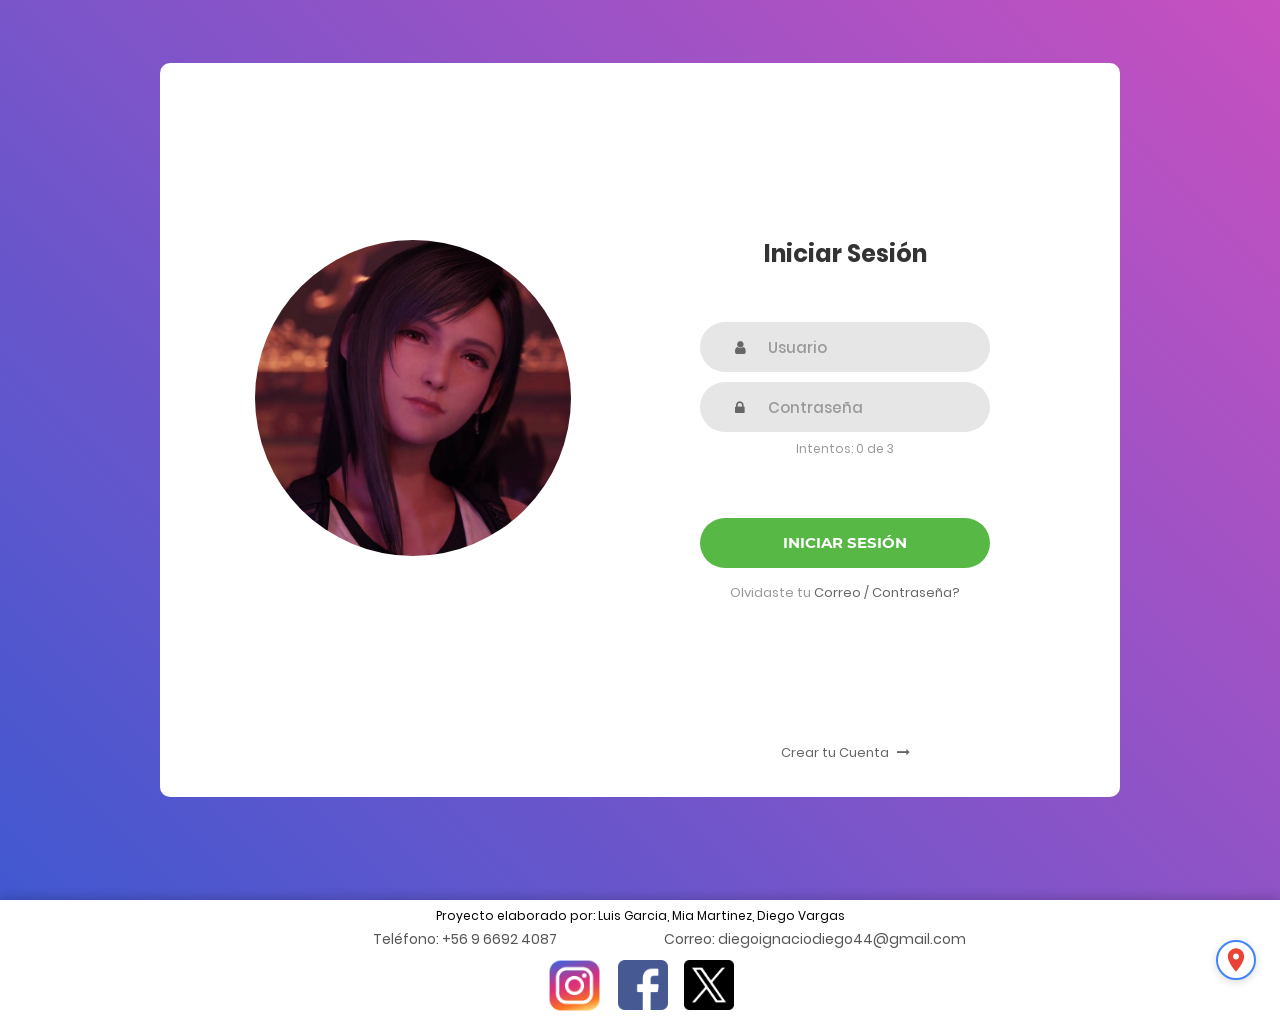
==== commit 739ee34b: "cambio de ultimo momento verificación de casillas frm gestión, redes sociales en todas las paginas, " ====
--- a/admin-reservas.html
+++ b/admin-reservas.html
@@ -184,6 +184,30 @@
 		</div>
 	</div>
 
+	<footer class="project-footer">
+		<span class="footer-credit">Proyecto elaborado por: Luis Garcia, Mia Martinez, Diego Vargas</span>
+		<div class="footer-contacts">
+			<a class="footer-contact" href="tel:+56966924087">Teléfono: +56 9 6692 4087</a>
+			<a class="footer-contact" href="mailto:diegoignaciodiego44@gmail.com">Correo: diegoignaciodiego44@gmail.com</a>
+		</div>
+		<div class="footer-socials">
+			<a href="https://www.instagram.com/aiep_rancagua/" target="_blank" rel="noopener noreferrer" class="instagram-btn">
+				<img src="images/Instagram-Logo.png" alt="Síguenos en Instagram">
+			</a>
+			<a href="https://www.facebook.com/aiep.rancagua" target="_blank" rel="noopener noreferrer" class="Facebook-btn">
+				<img src="images/Facebook-Logo.png" alt="Contactanos por Facebook">
+			</a>
+			<a href="https://x.com/AIEP" target="_blank" rel="noopener noreferrer" class="twitter-btn">
+				<img src="images/Twitter-Logo.png" alt="Síguenos en Twitter">
+			</a>
+			<a class="map-icon" href="https://www.google.com/maps/search/?api=1&query=AIEP%20Rancagua" target="_blank" rel="noopener noreferrer" title="Ver ubicación en Google Maps" aria-label="Ver ubicación en Google Maps">
+				<svg viewBox="0 0 24 24" fill="#EA4335" aria-hidden="true">
+					<path d="M12 2C8.13 2 5 5.13 5 9c0 5.25 7 13 7 13s7-7.75 7-13c0-3.87-3.13-7-7-7zm0 9.5A2.5 2.5 0 1 1 12 6.5a2.5 2.5 0 0 1 0 5z"/>
+				</svg>
+			</a>
+		</div>
+	</footer>
+
 	<script src="vendor/jquery/jquery-3.2.1.min.js"></script>
 	<script src="vendor/bootstrap/js/popper.js"></script>
 	<script src="vendor/bootstrap/js/bootstrap.min.js"></script>
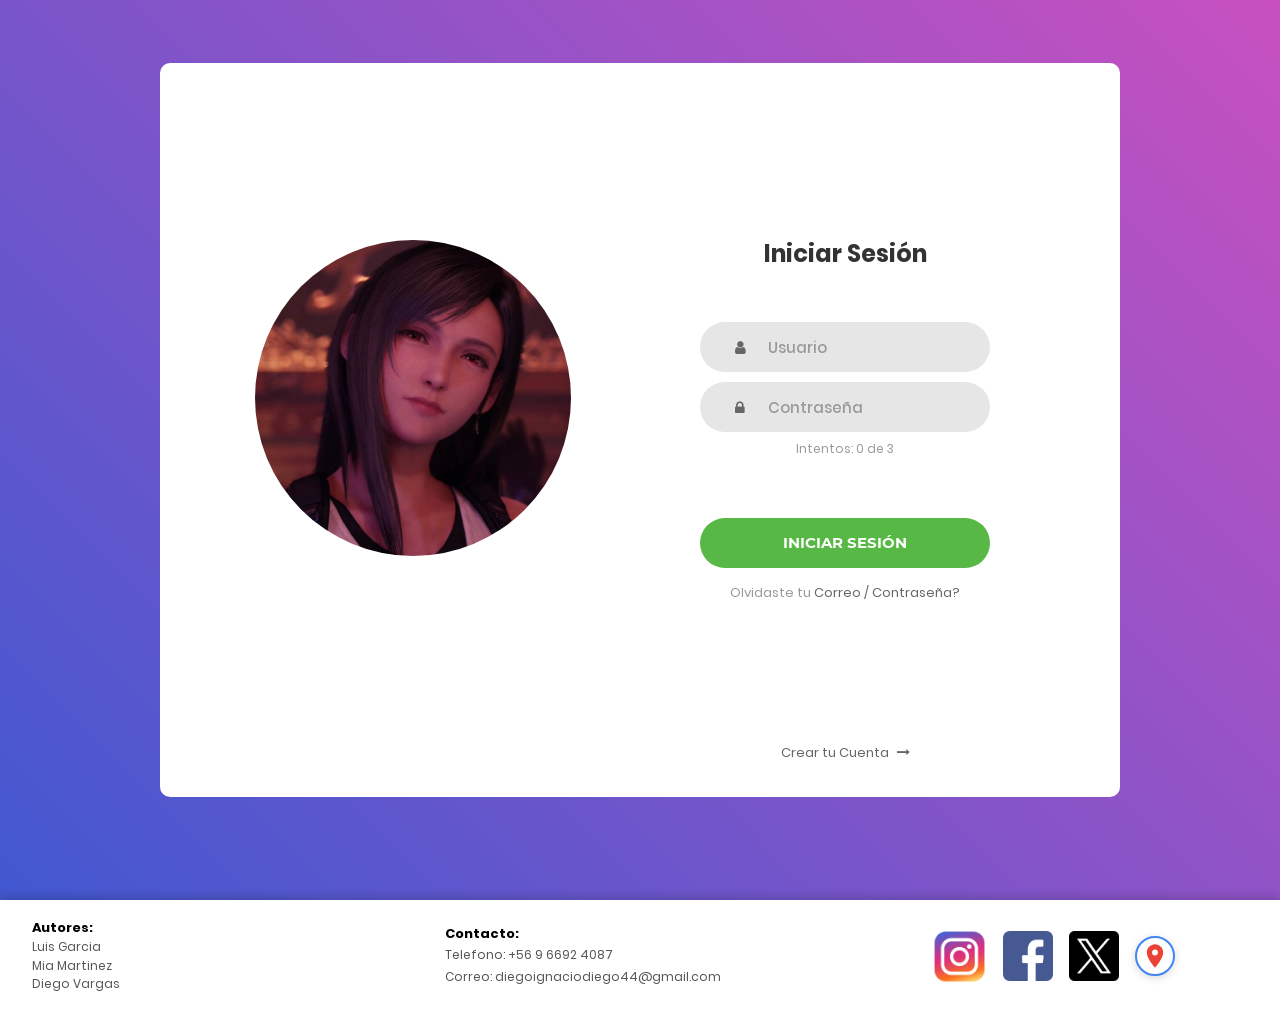
==== commit 11520950: "Cambios Footer se ordeno un poco el footer y su informacion" ====
--- a/admin-reservas.html
+++ b/admin-reservas.html
@@ -185,9 +185,15 @@
 	</div>
 
 	<footer class="project-footer">
-		<span class="footer-credit">Proyecto elaborado por: Luis Garcia, Mia Martinez, Diego Vargas</span>
+		<div class="footer-credit">
+			<strong>Autores:</strong>
+			<span>Luis Garcia</span>
+			<span>Mia Martinez</span>
+			<span>Diego Vargas</span>
+		</div>
 		<div class="footer-contacts">
-			<a class="footer-contact" href="tel:+56966924087">Teléfono: +56 9 6692 4087</a>
+			<strong>Contacto:</strong>
+			<a class="footer-contact" href="tel:+56966924087">Telefono: +56 9 6692 4087</a>
 			<a class="footer-contact" href="mailto:diegoignaciodiego44@gmail.com">Correo: diegoignaciodiego44@gmail.com</a>
 		</div>
 		<div class="footer-socials">
--- a/css/main.css
+++ b/css/main.css
@@ -42,33 +42,46 @@
 .project-footer {
   position: relative;
   width: 100%;
-  padding: 8px 15px;
+  display: grid;
+  grid-template-columns: minmax(180px, 1fr) minmax(250px, 1fr) minmax(220px, 1fr);
+  align-items: center;
+  gap: 24px;
+  padding: 14px 32px;
+  min-height: 112px;
   background: #fff;
   box-shadow: 0 -3px 10px rgba(0, 0, 0, 0.18);
   color: #000;
   font-family: Poppins-Regular, sans-serif;
   font-size: 12px;
   line-height: 1.4;
-  text-align: center;
+  text-align: left;
 }
 
 .footer-credit {
-  display: block;
-  text-align: center;
+  display: flex;
+  flex-direction: column;
+  gap: 2px;
+  color: #555;
+}
+
+.footer-credit strong,
+.footer-contacts strong {
+  color: #000;
+  font-family: Poppins-Bold, sans-serif;
+  font-size: 13px;
 }
 
 .footer-contacts {
   display: flex;
-  justify-content: space-around;
-  align-items: center;
-  margin: 3px auto 6px;
-  max-width: 700px;
+  flex-direction: column;
+  align-items: flex-start;
+  gap: 2px;
 }
 
 .footer-contact {
-  flex: 1;
   color: #555;
-  text-align: center;
+  font-size: 12px;
+  text-align: left;
 }
 
 .footer-contact:hover {
@@ -80,6 +93,7 @@
   justify-content: center;
   align-items: center;
   gap: 16px;
+  min-height: 76px;
 }
 
 .footer-socials .map-icon {
@@ -89,17 +103,6 @@
 
 .footer-socials .map-icon:hover {
   transform: scale(1.08);
-}
-
-.project-footer .map-icon {
-  position: absolute;
-  top: 50%;
-  right: 24px;
-  transform: translateY(-50%);
-}
-
-.project-footer .map-icon:hover {
-  transform: translateY(-50%) scale(1.08);
 }
 
 /*---------------------------------------------*/
@@ -656,9 +659,20 @@
 }
 
 @media (max-width: 600px) {
+  .project-footer {
+    grid-template-columns: 1fr;
+    gap: 12px;
+    padding: 16px 20px;
+    text-align: center;
+  }
+
+  .footer-credit,
   .footer-contacts {
-    flex-direction: column;
-    gap: 2px;
+    align-items: center;
+  }
+
+  .footer-contact {
+    text-align: center;
   }
 
   .footer-socials {
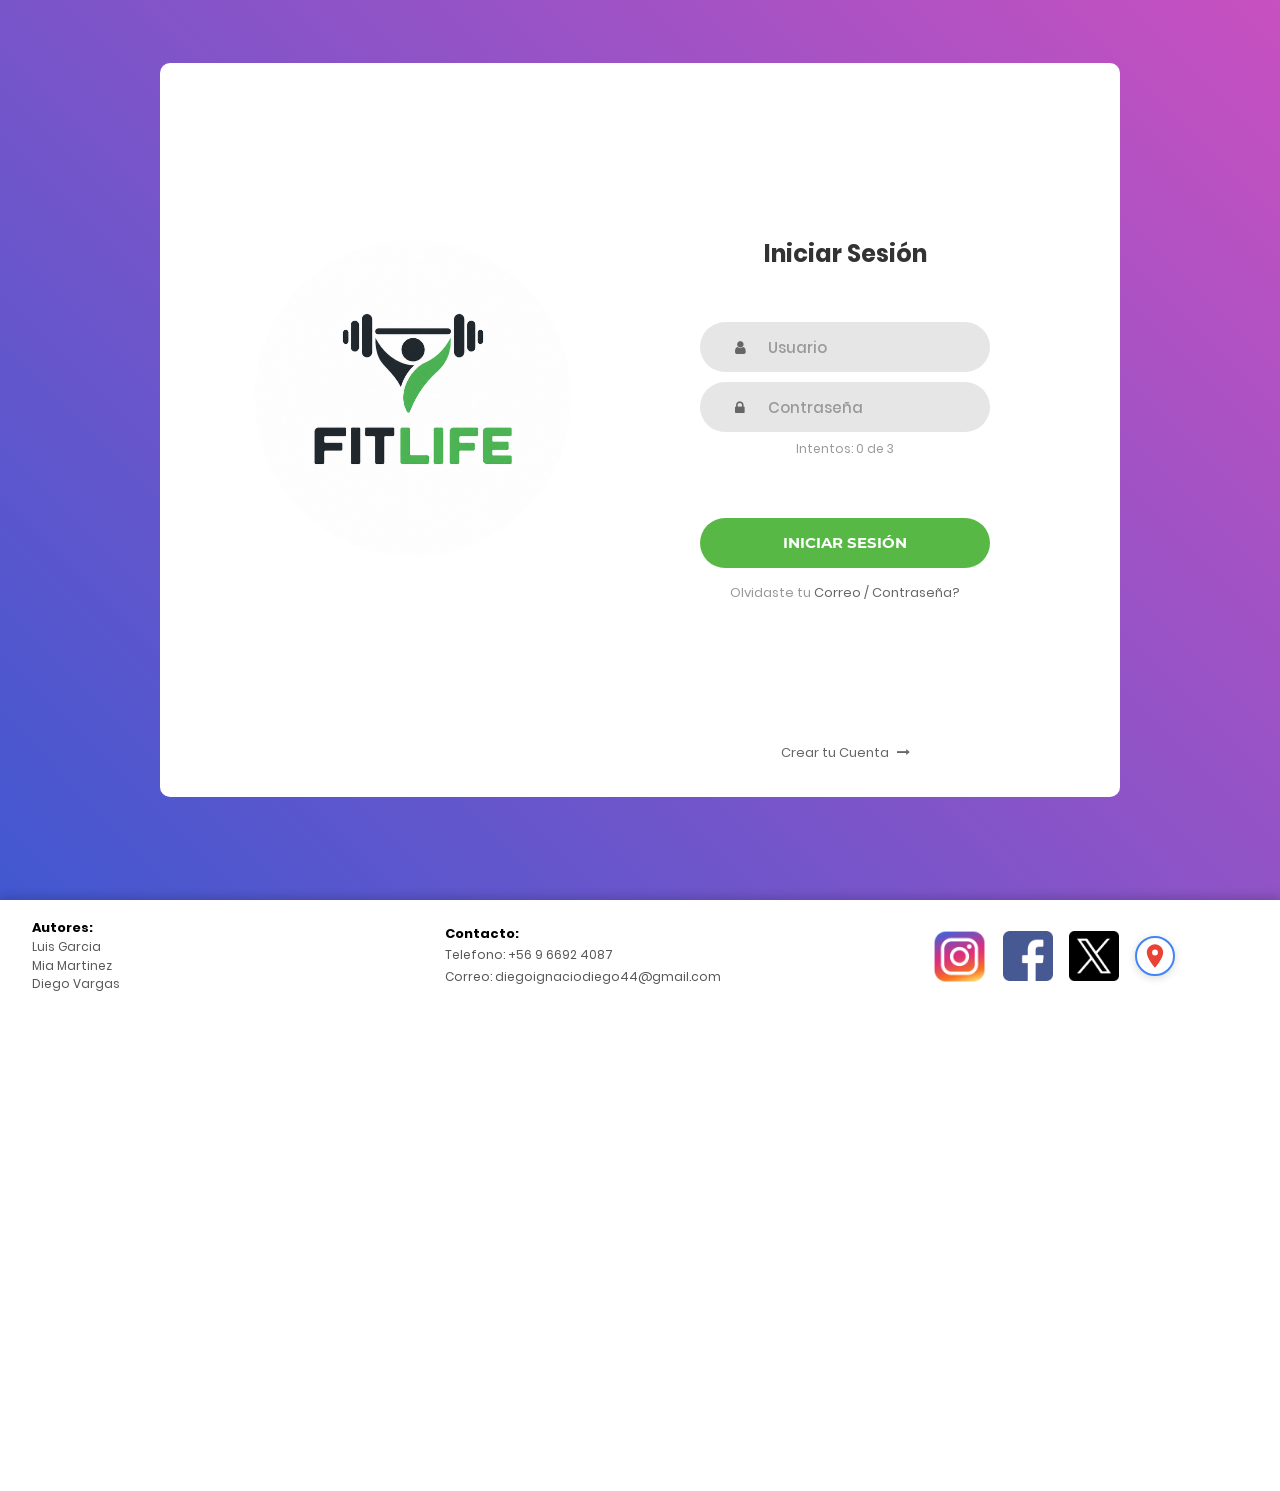
==== commit 27efe2ba: "Arreglos varios -correccion header -funcionalidades para admin ocultas para usuarios clientes -cambi" ====
--- a/admin-reservas.html
+++ b/admin-reservas.html
@@ -4,7 +4,7 @@
 	<title>Administrador - Reservas</title>
 	<meta charset="UTF-8">
 	<meta name="viewport" content="width=device-width, initial-scale=1">
-	<link rel="icon" type="image/png" href="images/icons/favicon.ico"/>
+	<link rel="icon" type="image/png" href="images/fitlifefavicon.png">
 	<link rel="stylesheet" type="text/css" href="vendor/bootstrap/css/bootstrap.min.css">
 	<link rel="stylesheet" type="text/css" href="fonts/font-awesome-4.7.0/css/font-awesome.min.css">
 	<link rel="stylesheet" type="text/css" href="vendor/animate/animate.css">
@@ -19,7 +19,7 @@
 	<header class="site-header">
 		<a class="site-brand" href="inicio.html" aria-label="Ir al inicio">
 			<i class="fa fa-diamond" aria-hidden="true"></i>
-			<span>Mi gimnasio</span>
+			<span>Fitlife</span>
 		</a>
 
 		<nav class="site-nav" aria-label="Navegación principal">
@@ -219,7 +219,7 @@
 	<script src="vendor/bootstrap/js/bootstrap.min.js"></script>
 	<script src="vendor/select2/select2.min.js"></script>
 
-	<script src="js/site-header.js?v=2"></script>
+	<script src="js/site-header.js?v=3"></script>
 	<script src="js/admin-reservas.js"></script>
 	<script src="js/main.js"></script>
 </body>
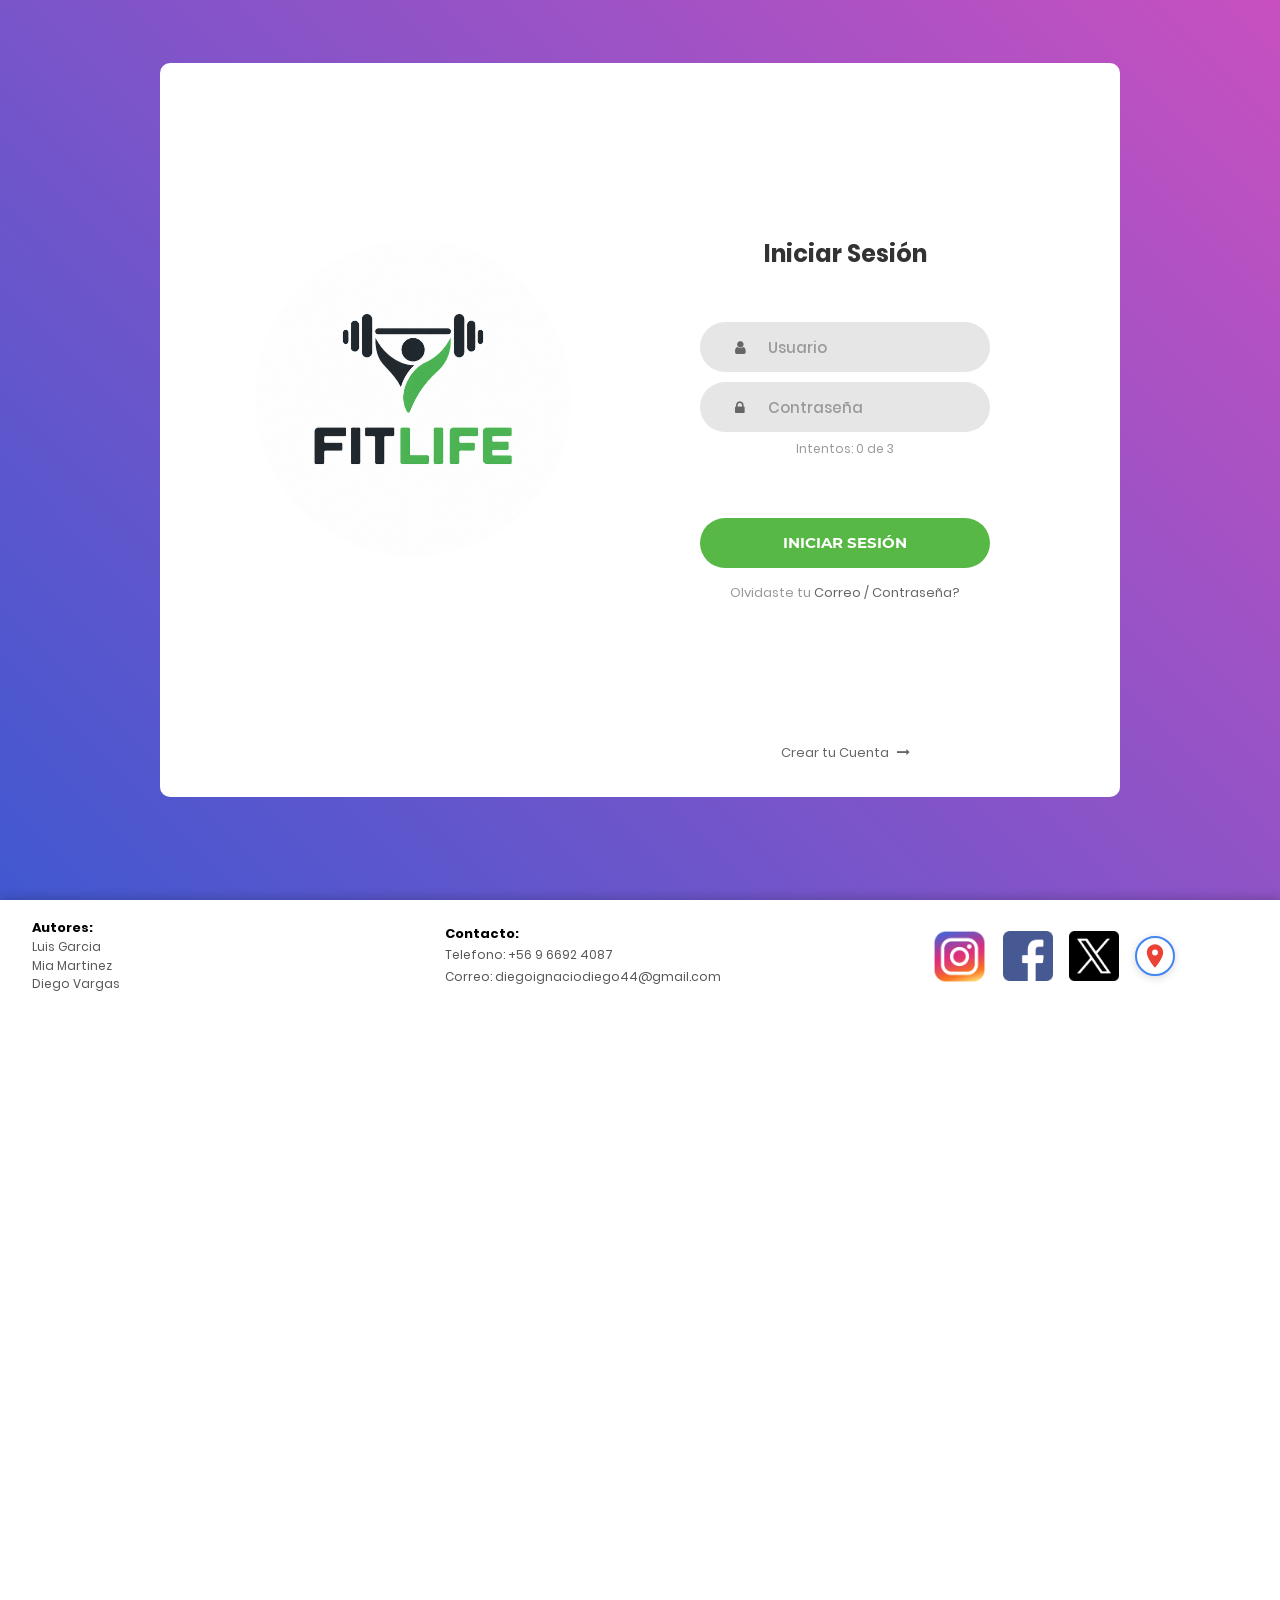
==== commit 86cdc921: "Update Reservas -cambios reservas" ====
--- a/admin-reservas.html
+++ b/admin-reservas.html
@@ -220,7 +220,7 @@
 	<script src="vendor/select2/select2.min.js"></script>
 
 	<script src="js/site-header.js?v=3"></script>
-	<script src="js/admin-reservas.js"></script>
+	<script src="js/admin-reservas.js?v=2"></script>
 	<script src="js/main.js"></script>
 </body>
 </html>
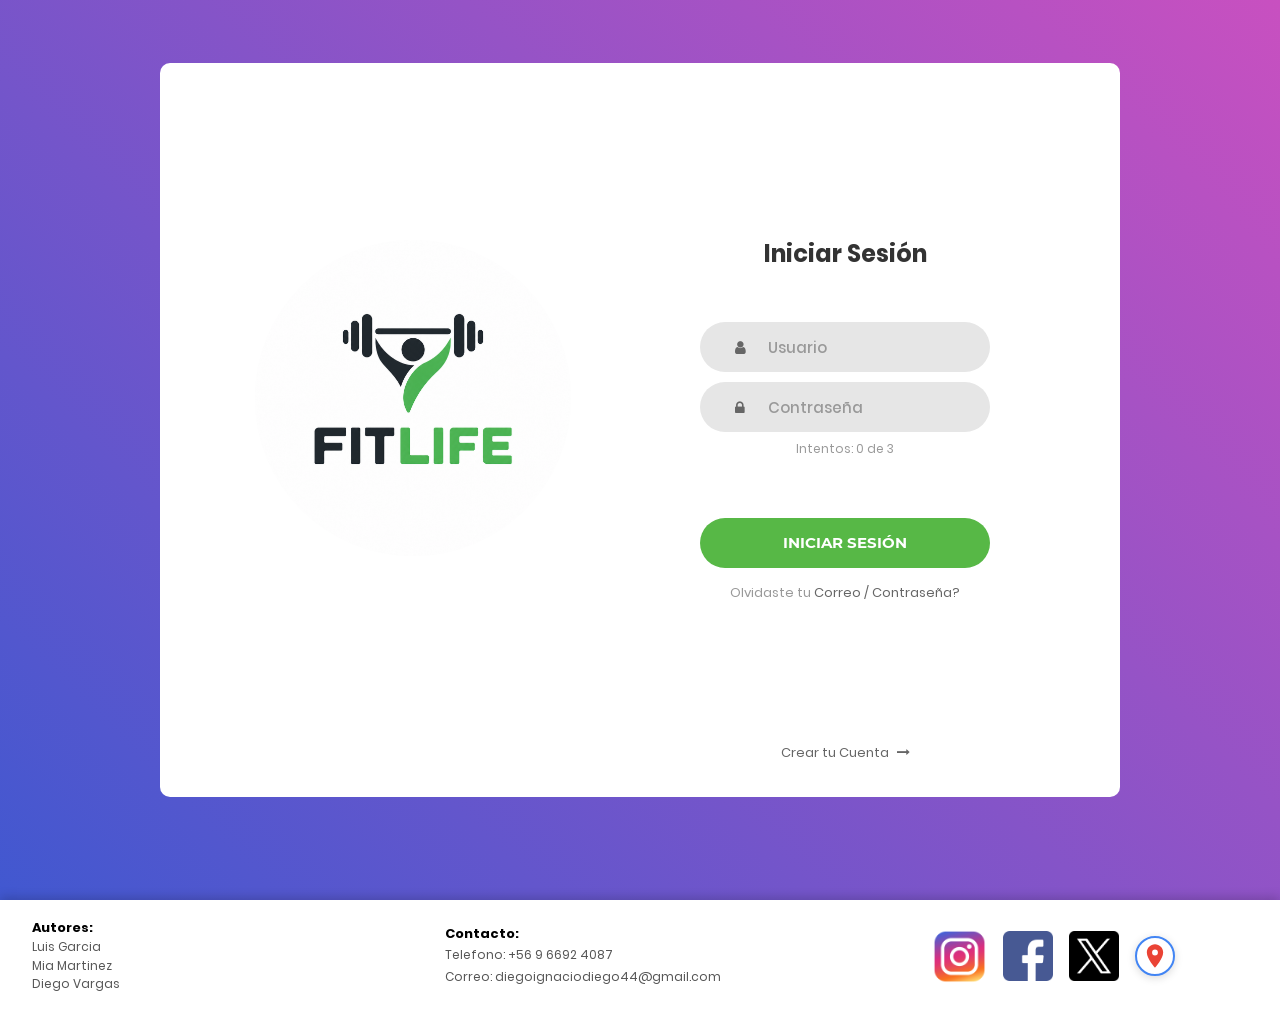
==== commit a6dfeaee: "update reservas -modificacion cambios" ====
--- a/admin-reservas.html
+++ b/admin-reservas.html
@@ -184,6 +184,35 @@
 		</div>
 	</div>
 
+	<div class="modal fade" id="modalEstadoReserva" tabindex="-1" role="dialog" aria-hidden="true">
+		<div class="modal-dialog" role="document">
+			<div class="modal-content">
+				<form id="formEstadoReserva">
+					<div class="modal-header">
+						<h5 class="modal-title">Cambiar estado de la reserva</h5>
+						<button type="button" class="close" data-dismiss="modal" aria-label="Cerrar">
+							<span aria-hidden="true">&times;</span>
+						</button>
+					</div>
+					<div class="modal-body">
+						<div class="form-group mb-0">
+							<label for="estadoReserva">Estado</label>
+							<select id="estadoReserva" class="form-control" required>
+								<option value="Confirmada">Confirmada</option>
+								<option value="Pendiente">Pendiente</option>
+								<option value="Cancelada">Cancelada</option>
+							</select>
+						</div>
+					</div>
+					<div class="modal-footer">
+						<button type="button" class="btn btn-secondary" data-dismiss="modal">Cancelar</button>
+						<button type="submit" class="btn-admin-primary">Guardar</button>
+					</div>
+				</form>
+			</div>
+		</div>
+	</div>
+
 	<footer class="project-footer">
 		<div class="footer-credit">
 			<strong>Autores:</strong>
@@ -220,7 +249,7 @@
 	<script src="vendor/select2/select2.min.js"></script>
 
 	<script src="js/site-header.js?v=3"></script>
-	<script src="js/admin-reservas.js?v=2"></script>
+	<script src="js/admin-reservas.js?v=3"></script>
 	<script src="js/main.js"></script>
 </body>
 </html>
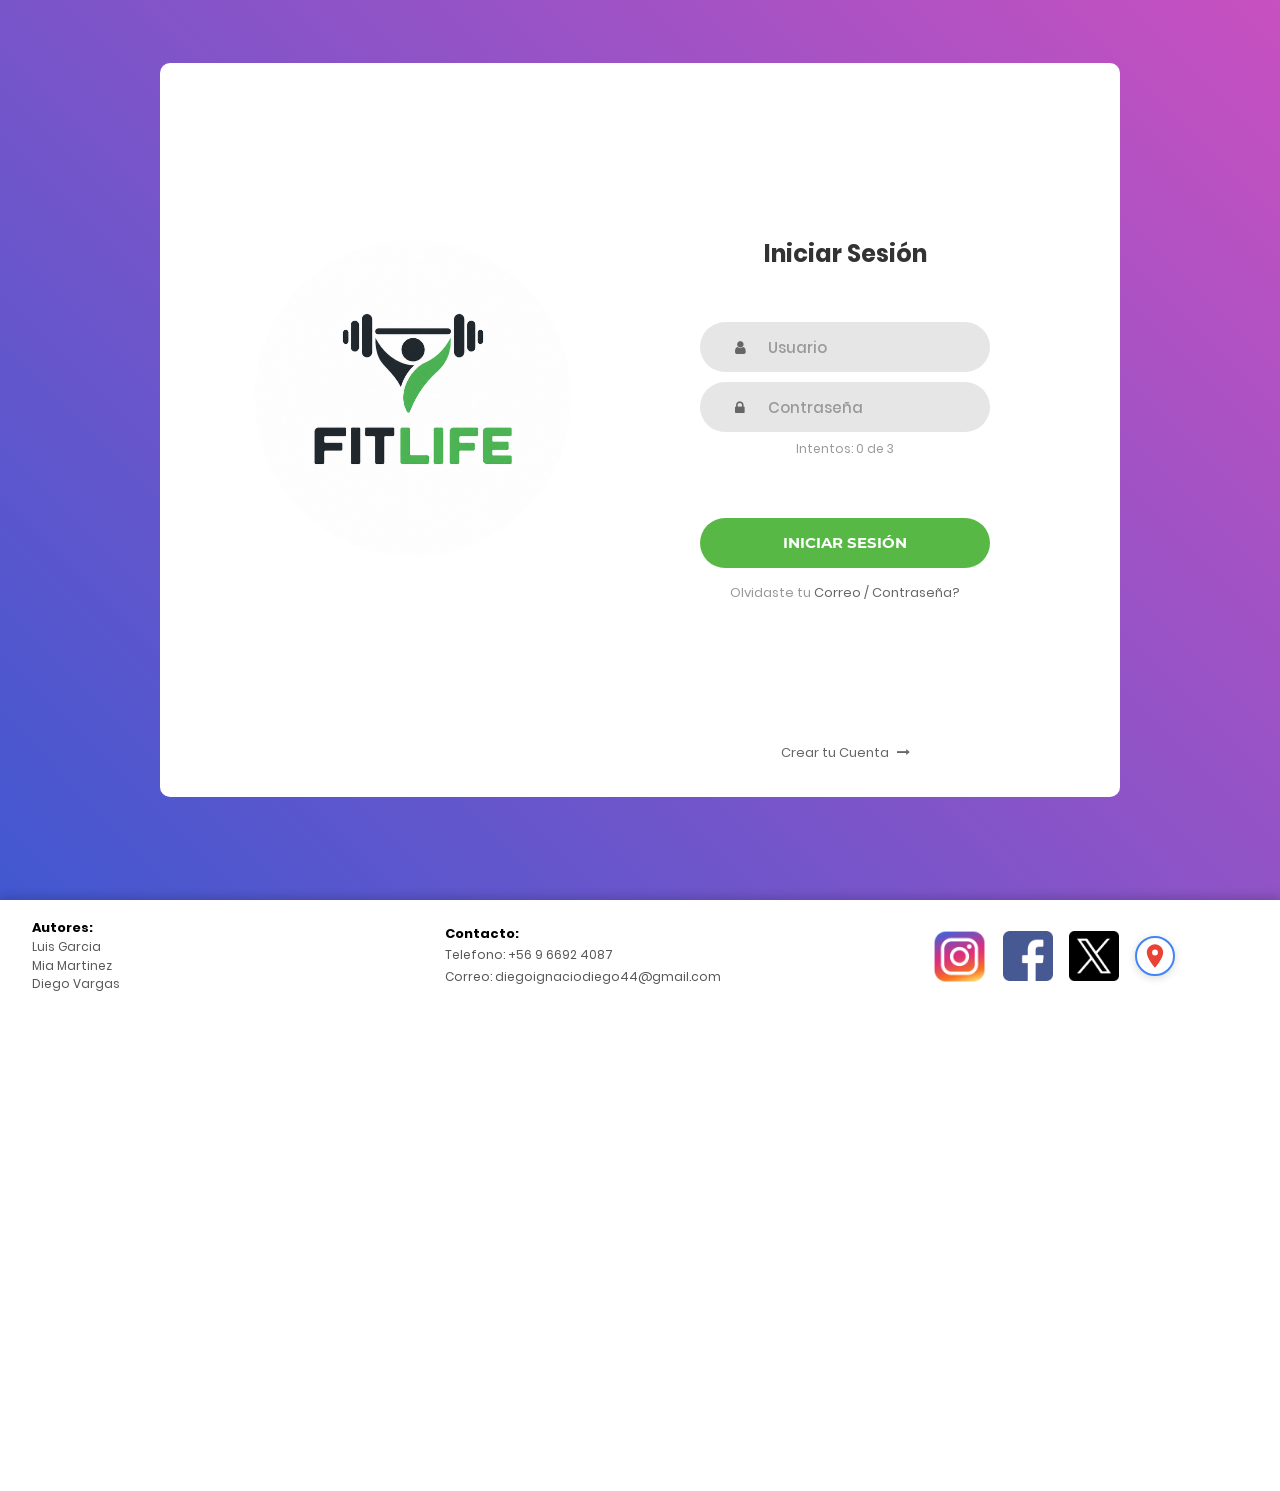
==== commit af1eca9c: "Update se agrego un grafico de torta donde  muetra y calcula la reputacion" ====
--- a/admin-reservas.html
+++ b/admin-reservas.html
@@ -29,6 +29,7 @@
 			<a href="calculadora.html">Calculadora</a>
 			<a href="lista-Usuarios.html">Usuarios</a>
 			<a href="gestion-usuario.html">Gestión</a>
+			<a href="grafico.html">Gráfico</a>
 		</nav>
 
 		<div class="site-user">
--- a/css/main.css
+++ b/css/main.css
@@ -1223,6 +1223,358 @@
   padding: 35px 5% 0;
 }
 
+.graph-content {
+  max-width: 1180px;
+  min-height: calc(100vh - 188px);
+  margin: 0 auto;
+  padding: 42px 5% 56px;
+}
+
+.graph-heading {
+  display: flex;
+  flex-wrap: wrap;
+  justify-content: space-between;
+  align-items: flex-end;
+  gap: 18px;
+  margin-bottom: 28px;
+}
+
+.graph-eyebrow {
+  color: #398d2c;
+  font-family: Poppins-Bold, sans-serif;
+  font-size: 11px;
+  text-transform: uppercase;
+}
+
+.graph-heading h1 {
+  margin: 5px 0 4px;
+  color: #222;
+  font-family: Poppins-Bold, sans-serif;
+  font-size: 28px;
+}
+
+.graph-heading p {
+  color: #777;
+}
+
+.graph-refresh {
+  display: inline-flex;
+  flex: 0 0 42px;
+  align-items: center;
+  justify-content: center;
+  width: 42px;
+  height: 42px;
+  border: 1px solid #ddd;
+  border-radius: 4px;
+  color: #444;
+  font-size: 17px;
+}
+
+.graph-refresh:hover,
+.graph-refresh:focus {
+  border-color: #57b846;
+  color: #398d2c;
+}
+
+.graph-refresh:disabled {
+  opacity: 0.55;
+  cursor: wait;
+}
+
+.graph-kpis {
+  display: grid;
+  grid-template-columns: repeat(auto-fit, minmax(min(100%, 150px), 1fr));
+  border-top: 1px solid #e7e7e7;
+  border-bottom: 1px solid #e7e7e7;
+  margin-bottom: 26px;
+}
+
+.graph-kpi {
+  padding: 18px 22px;
+}
+
+.graph-kpi + .graph-kpi {
+  border-left: 1px solid #e7e7e7;
+}
+
+.graph-kpi span {
+  display: block;
+  color: #777;
+  font-size: 12px;
+}
+
+.graph-kpi strong {
+  display: block;
+  margin-top: 3px;
+  color: #222;
+  font-family: Poppins-Bold, sans-serif;
+  font-size: 28px;
+}
+
+.graph-grid {
+  display: grid;
+  grid-template-columns: repeat(auto-fit, minmax(min(100%, 300px), 1fr));
+  gap: 28px;
+}
+
+.graph-panel {
+  min-width: 0;
+  padding: 22px 0;
+  border-top: 2px solid #222;
+}
+
+.graph-panel h2 {
+  margin-bottom: 4px;
+  color: #222;
+  font-family: Poppins-Bold, sans-serif;
+  font-size: 17px;
+}
+
+.graph-panel > p {
+  margin-bottom: 20px;
+  color: #888;
+  font-size: 12px;
+}
+
+.graph-chart {
+  display: block;
+  width: 100%;
+  overflow: visible;
+}
+
+.graph-chart-label {
+  fill: #555;
+  font-family: Poppins-Regular, sans-serif;
+  font-size: 13px;
+}
+
+.graph-chart-count {
+  fill: #222;
+  font-family: Poppins-Bold, sans-serif;
+  font-size: 13px;
+}
+
+.graph-chart-track,
+.graph-status-track {
+  background: #edf0ec;
+}
+
+.graph-chart-track {
+  fill: #edf0ec;
+}
+
+.graph-chart-bar {
+  fill: #57b846;
+}
+
+.pie-chart {
+  display: block;
+  width: min(100%, 340px);
+  margin: 4px auto 0;
+}
+
+.pie-chart-track,
+.pie-chart-segment {
+  fill: none;
+  stroke-width: 34;
+}
+
+.pie-chart-track {
+  stroke: #edf0ec;
+}
+
+.pie-chart-segment {
+  stroke-linecap: butt;
+}
+
+.pie-chart-average {
+  fill: #222;
+  font-family: Poppins-Bold, sans-serif;
+  font-size: 23px;
+}
+
+.pie-chart-caption {
+  fill: #777;
+  font-family: Poppins-Regular, sans-serif;
+  font-size: 10px;
+}
+
+.pie-average-stars {
+  color: #d49b24 !important;
+  font-size: 19px !important;
+  white-space: nowrap;
+}
+
+.rating-legend {
+  display: grid;
+  margin: 10px 0 0;
+}
+
+.rating-legend-item {
+  display: grid;
+  grid-template-columns: 10px minmax(90px, 1fr) auto;
+  gap: 10px;
+  align-items: center;
+  padding: 10px 0;
+  border-bottom: 1px solid #ececec;
+  color: #555;
+  font-size: 12px;
+}
+
+.rating-legend-swatch {
+  width: 10px;
+  height: 10px;
+  border-radius: 50%;
+}
+
+.rating-legend-item strong {
+  color: #222;
+  font-family: Poppins-Bold, sans-serif;
+  font-size: 12px;
+}
+
+.reviews-section {
+  max-width: 1080px;
+  margin: 0 auto;
+  padding: 4px 5% 64px;
+}
+
+.reviews-heading {
+  display: flex;
+  flex-wrap: wrap;
+  align-items: center;
+  justify-content: space-between;
+  gap: 20px;
+  padding-bottom: 18px;
+  border-bottom: 2px solid #222;
+}
+
+.reviews-heading h2 {
+  margin: 5px 0 4px;
+  color: #222;
+  font-family: Poppins-Bold, sans-serif;
+  font-size: 22px;
+}
+
+.reviews-heading p {
+  color: #777;
+  font-size: 12px;
+}
+
+.reviews-reputation {
+  display: grid;
+  justify-items: end;
+  gap: 2px;
+}
+
+.reviews-reputation strong {
+  color: #222;
+  font-family: Poppins-Bold, sans-serif;
+  font-size: 24px;
+}
+
+.reviews-reputation > span,
+.review-stars {
+  color: #d49b24;
+  font-size: 15px;
+  white-space: nowrap;
+}
+
+.reviews-reputation small {
+  color: #777;
+  font-size: 11px;
+}
+
+.reviews-list {
+  display: grid;
+}
+
+.review-item {
+  padding: 17px 0;
+  border-bottom: 1px solid #e7e7e7;
+}
+
+.review-meta {
+  display: flex;
+  flex-wrap: wrap;
+  align-items: center;
+  justify-content: space-between;
+  gap: 8px 18px;
+}
+
+.review-name {
+  color: #333;
+  font-family: Poppins-Bold, sans-serif;
+  font-size: 13px;
+}
+
+.review-comment {
+  margin-top: 7px;
+  color: #666;
+  font-size: 13px;
+  overflow-wrap: anywhere;
+}
+
+.reviews-empty {
+  padding: 22px 0;
+  color: #777;
+  font-size: 13px;
+}
+
+.graph-empty,
+.graph-error {
+  padding: 28px 12px;
+  color: #777;
+  text-align: center;
+  font-size: 13px;
+}
+
+.graph-error {
+  color: #a33;
+}
+
+.graph-status-list {
+  display: grid;
+  gap: 18px;
+  margin: 22px 0 0;
+}
+
+.graph-status-item {
+  display: grid;
+  grid-template-columns: 1fr auto;
+  gap: 8px 12px;
+  align-items: center;
+  color: #555;
+  font-size: 13px;
+}
+
+.graph-status-item strong {
+  color: #222;
+  font-family: Poppins-Bold, sans-serif;
+}
+
+.graph-status-track {
+  grid-column: 1 / -1;
+  height: 7px;
+  overflow: hidden;
+  border-radius: 4px;
+  background: #edf0ec;
+}
+
+.graph-status-bar {
+  height: 100%;
+  border-radius: inherit;
+  background: #57b846;
+}
+
+.graph-status-bar.pending {
+  background: #e4a93b;
+}
+
+.graph-status-bar.cancelled {
+  background: #d86b63;
+}
+
 .inicio-content {
   min-height: calc(100vh - 154px);
 }
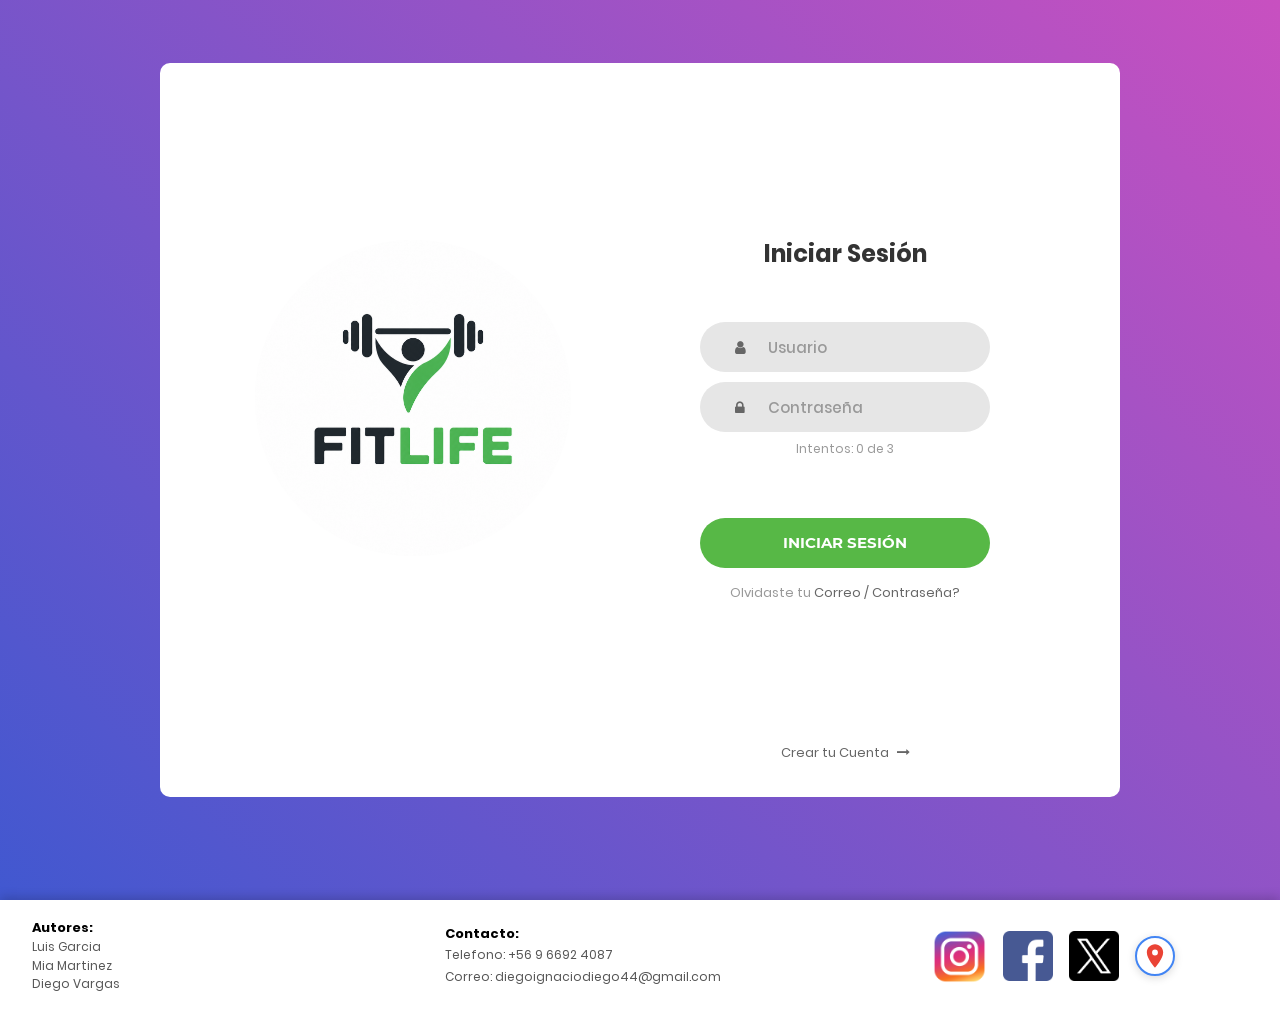
==== commit 9eda043c: "cambios filtro" ====
--- a/admin-reservas.html
+++ b/admin-reservas.html
@@ -100,6 +100,23 @@
 					<button type="button" class="btn-admin-primary" id="btnNuevaReserva">
 						<i class="fa fa-plus"></i> Nueva reserva
 					</button>
+				</div>
+
+				<div class="admin-toolbar filtros-toolbar">
+					<select id="filtroClase" class="filtro-select" aria-label="Filtrar por clase">
+						<option value="">Todas las clases</option>
+						<option value="Zumba">Zumba</option>
+						<option value="Spinning">Spinning</option>
+						<option value="Yoga">Yoga</option>
+						<option value="Funcional">Funcional</option>
+						<option value="Pilates">Pilates</option>
+					</select>
+					<select id="filtroEstado" class="filtro-select" aria-label="Filtrar por estado">
+						<option value="">Todos los estados</option>
+						<option value="Confirmada">Confirmada</option>
+						<option value="Pendiente">Pendiente</option>
+						<option value="Cancelada">Cancelada</option>
+					</select>
 				</div>
 
 				<div class="table-responsive">
@@ -250,7 +267,7 @@
 	<script src="vendor/select2/select2.min.js"></script>
 
 	<script src="js/site-header.js?v=3"></script>
-	<script src="js/admin-reservas.js?v=3"></script>
+	<script src="js/admin-reservas.js?v=4"></script>
 	<script src="js/main.js"></script>
 </body>
 </html>
--- a/css/main.css
+++ b/css/main.css
@@ -478,12 +478,8 @@
   background: #333333;
 }
 
-
-
 /*------------------------------------------------------------------
 [ Responsive ]*/
-
-
 
 @media (max-width: 992px) {
   .wrap-login100 {
@@ -1960,4 +1956,48 @@
 			opacity: 1;
 			visibility: visible;
 		}
-	
+
+.filtro-select {
+  padding: 12px 20px;
+  border: 1px solid #eee;
+  border-radius: 25px;
+  background-color: #f8f8f8;
+  font-size: 14px;
+  color: #555;
+  cursor: pointer;
+}
+
+select.filtro-select {
+  padding-right: 40px;
+}
+
+.filtro-select:focus {
+  border-color: #c850c0;
+  background-color: #fff;
+  outline: none;
+}
+
+.filtros-toolbar {
+  margin-top: -10px;
+}
+
+.cuadrado {
+  width: 28px;
+  height: 28px;
+  background-color: #919191;
+  color: white;
+  display: flex;
+  flex-direction: column;
+  justify-content: center;
+  align-items: center;
+  font-family: Arial, sans-serif;
+  font-size: 24px;
+  cursor: pointer;
+  border-radius: 8px;
+  user-select: none; 
+  transition: background 0.2s;
+}
+
+.cuadrado:hover {
+  background-color: #2980b9;
+}
